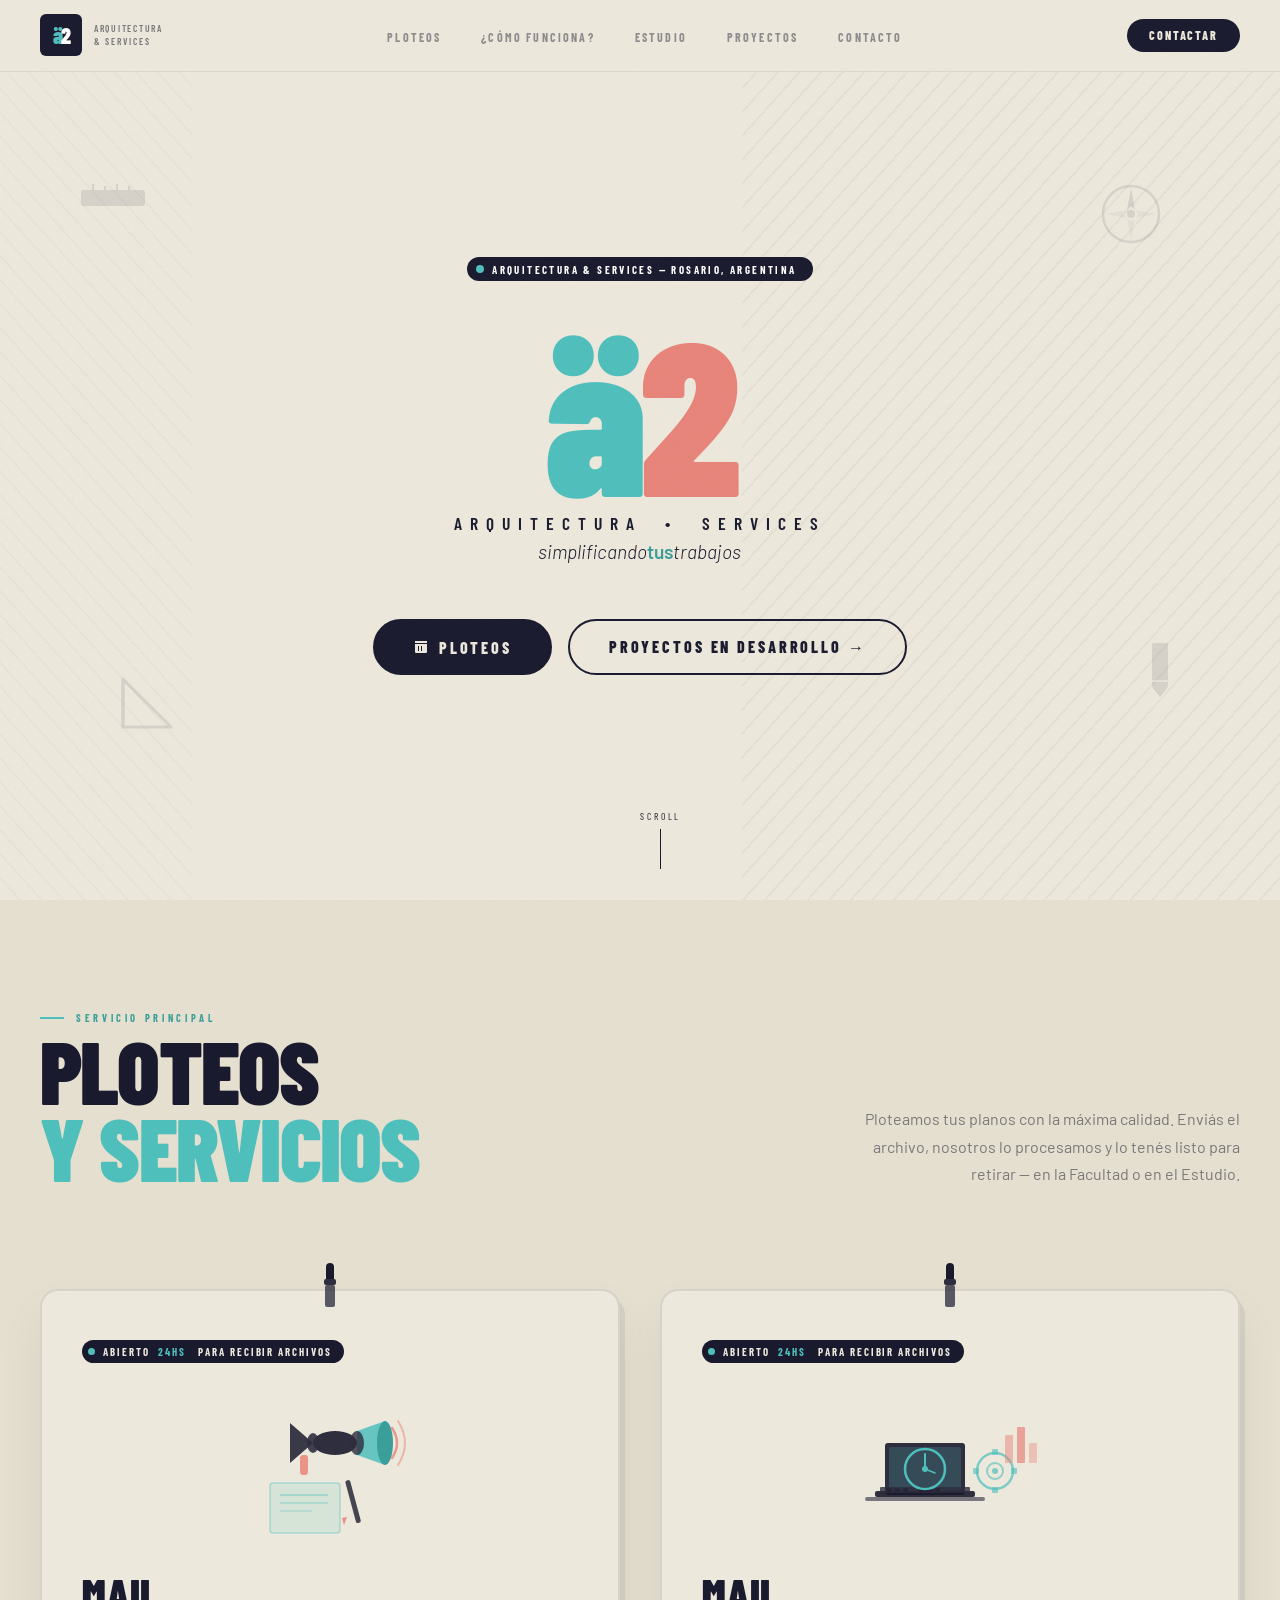
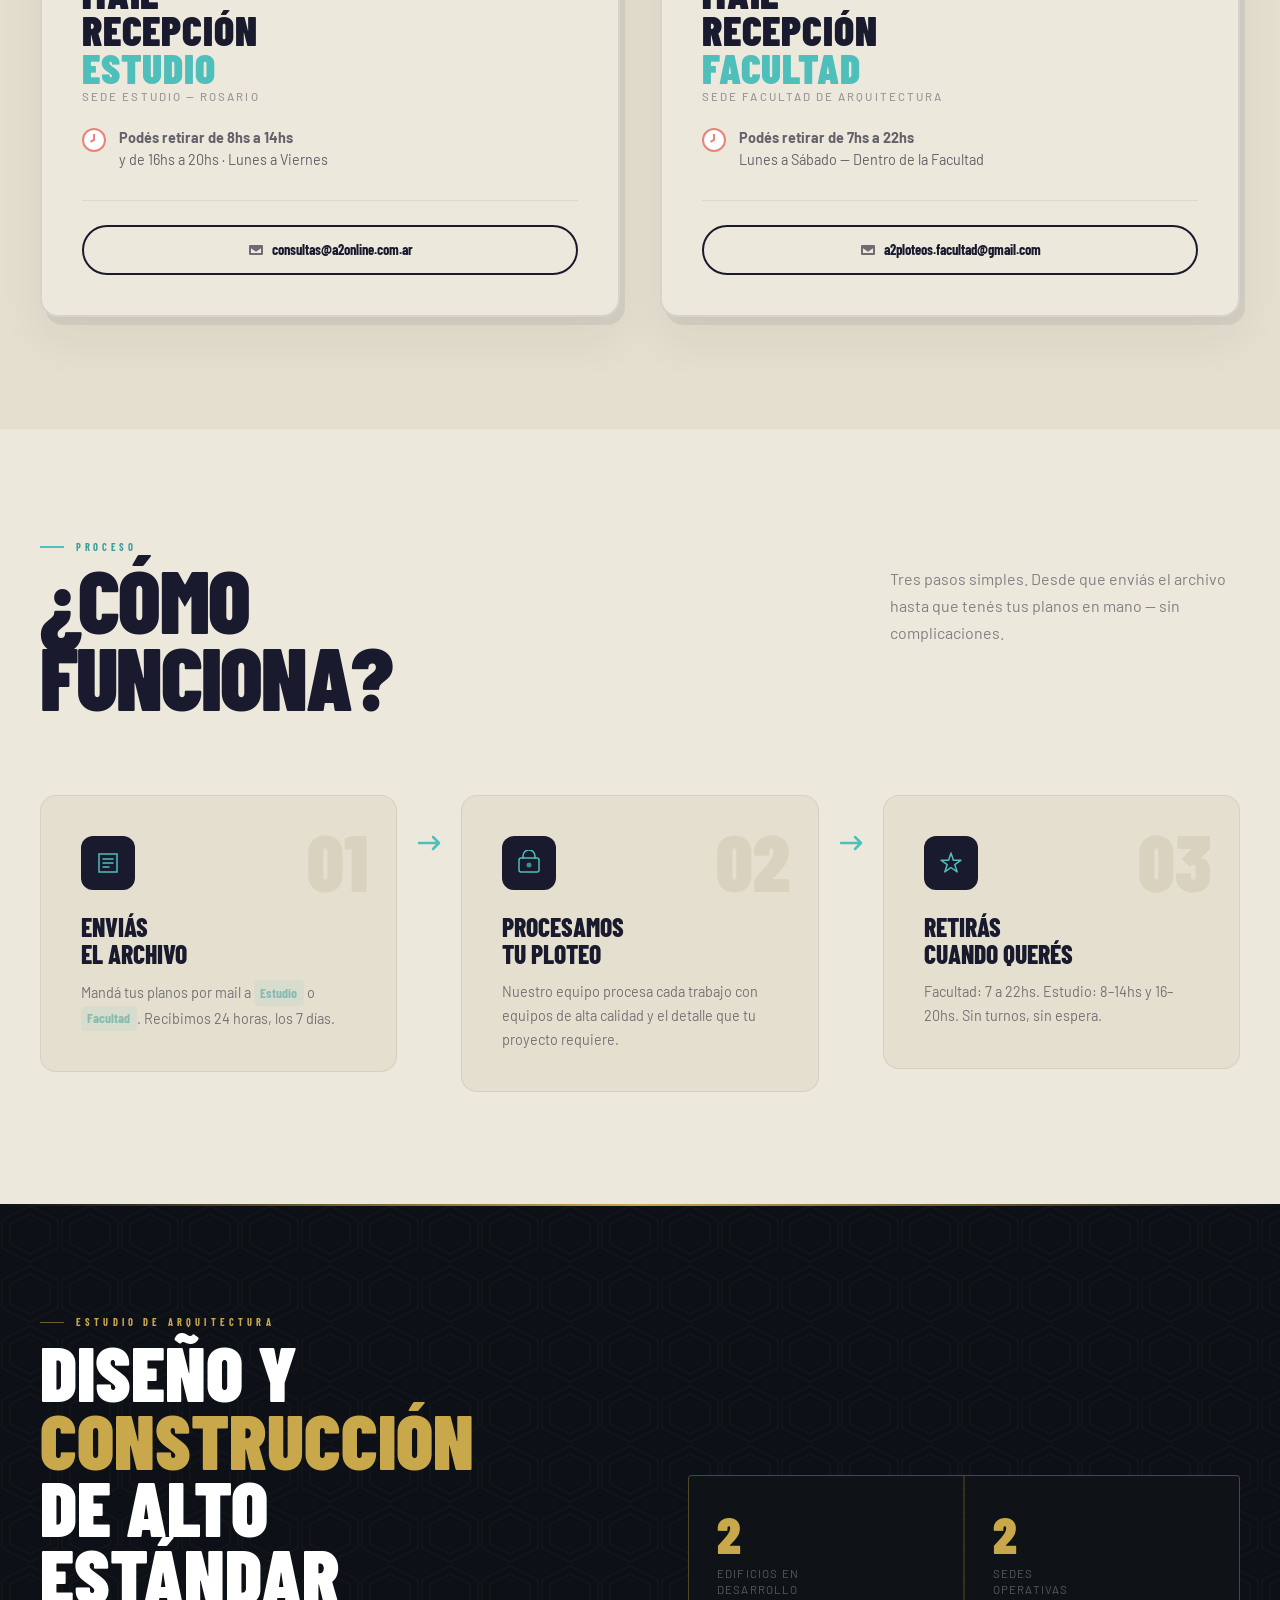
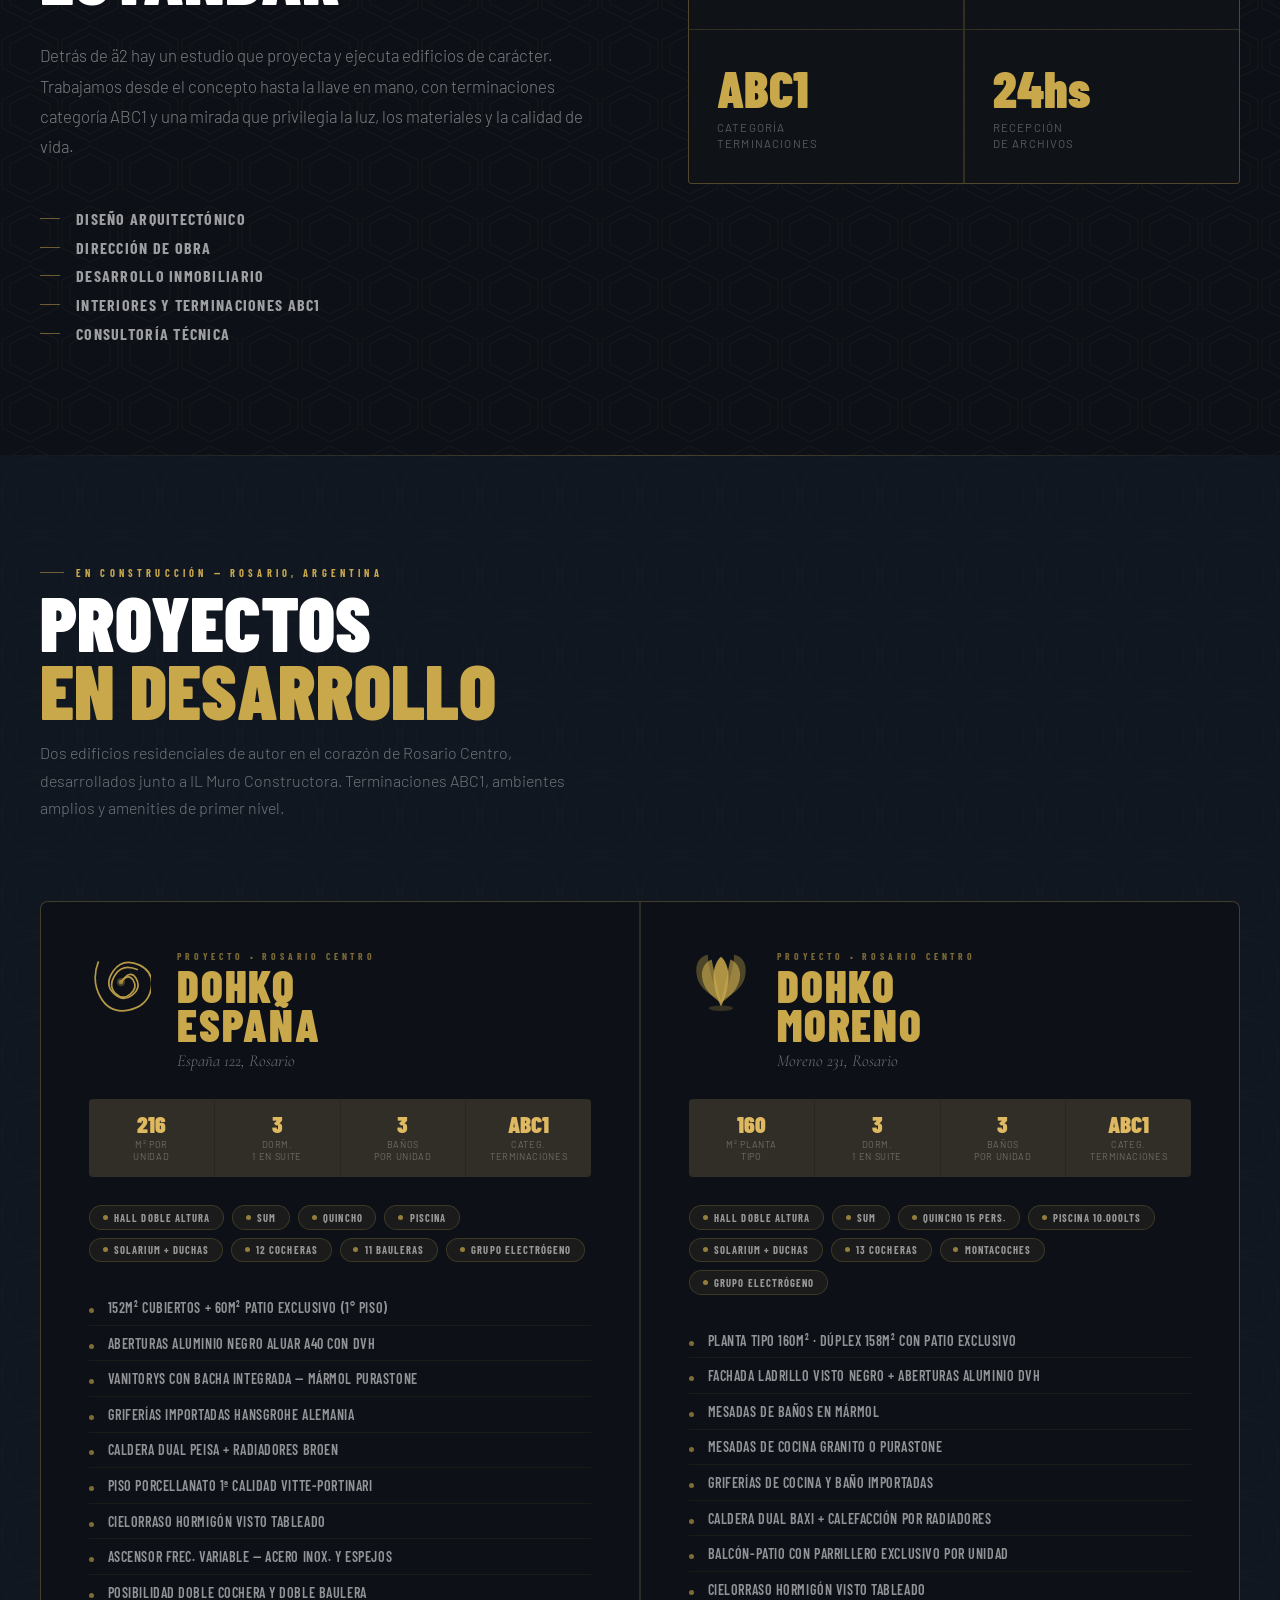
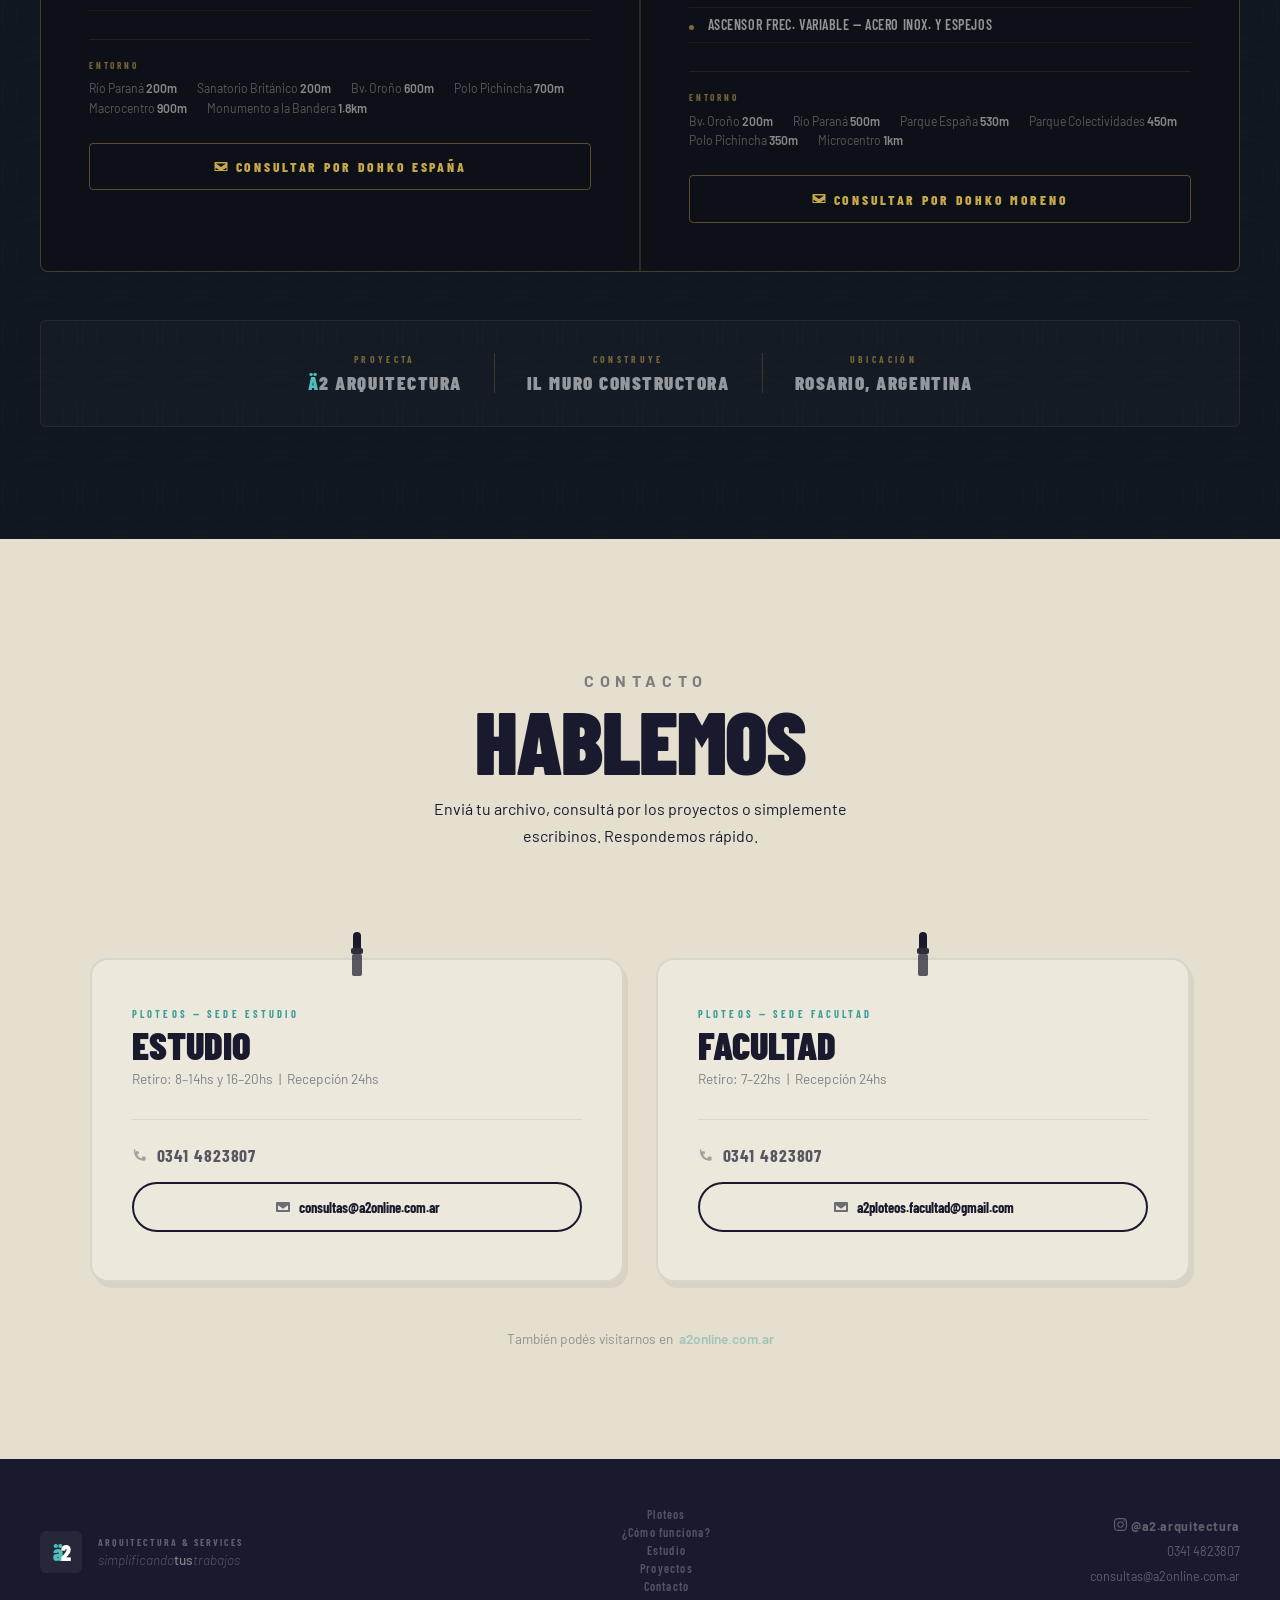
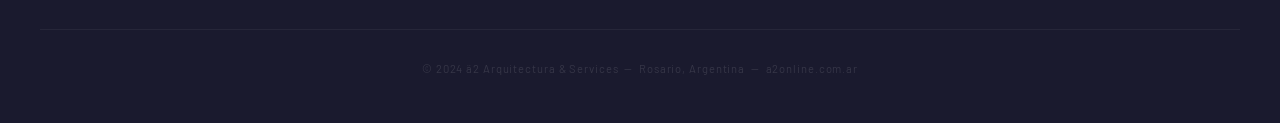
==== index.html @ 1508cca0 "Actualizar sección proyectos con DOHKO España y DOHKO Moreno Datos completos de ambos edificios extr" ====
<!DOCTYPE html>
<html lang="es">
<head>
  <meta charset="UTF-8">
  <meta name="viewport" content="width=device-width, initial-scale=1.0">
  <title>ä2 Arquitectura & Services — simplificandotustrabajos</title>
  <link rel="preconnect" href="https://fonts.googleapis.com">
  <link rel="preconnect" href="https://fonts.gstatic.com" crossorigin>
  <link href="https://fonts.googleapis.com/css2?family=Barlow+Condensed:ital,wght@0,300;0,400;0,600;0,700;0,800;0,900;1,300;1,400&family=Barlow:ital,wght@0,300;0,400;0,500;0,600;1,300;1,400&family=Cormorant+Garamond:ital,wght@0,300;0,400;0,600;1,300;1,400&display=swap" rel="stylesheet">
  <style>
    *, *::before, *::after { box-sizing: border-box; margin: 0; padding: 0; }
    :root {
      --cream: #EDE8DC; --cream-mid: #E5DFCF; --cream-dark: #D9D2BF;
      --teal: #4FBFBC; --teal-dark: #3A9E9B; --teal-dim: rgba(79,191,188,0.15);
      --salmon: #E8847A; --dark: #1A1A2E;
      --navy: #0D1117; --navy-3: #101720;
      --gold: #C9A84C; --gold-light: #DFB962;
    }
    html { scroll-behavior: smooth; }
    body { font-family: 'Barlow', sans-serif; background: var(--cream); color: var(--dark); overflow-x: hidden; }
    body::after {
      content: ''; position: fixed; inset: 0; pointer-events: none; z-index: 9999; opacity: 0.03;
      background-image: url("data:image/svg+xml,%3Csvg xmlns='http://www.w3.org/2000/svg' width='300' height='300'%3E%3Cfilter id='n'%3E%3CfeTurbulence type='fractalNoise' baseFrequency='0.85' numOctaves='4' stitchTiles='stitch'/%3E%3C/filter%3E%3Crect width='300' height='300' filter='url(%23n)'/%3E%3C/svg%3E");
      background-size: 300px;
    }

    /* NAV */
    nav { position: fixed; top: 0; left: 0; right: 0; z-index: 500; display: flex; align-items: center; justify-content: space-between; padding: 0.9rem 2.5rem; background: rgba(237,232,220,0.9); backdrop-filter: blur(12px); border-bottom: 1px solid rgba(26,26,46,0.07); }
    .nav-logo { display: flex; align-items: center; gap: 0.75rem; text-decoration: none; }
    .logo-badge { background: var(--dark); color: white; width: 42px; height: 42px; border-radius: 6px; display: flex; align-items: center; justify-content: center; font-family: 'Barlow Condensed', sans-serif; font-weight: 900; font-size: 1.35rem; letter-spacing: -1.5px; }
    .logo-badge .uml { color: var(--teal); }
    .logo-text { font-family: 'Barlow Condensed', sans-serif; font-weight: 600; font-size: 0.6rem; letter-spacing: 0.18em; text-transform: uppercase; color: var(--dark); line-height: 1.4; opacity: 0.55; }
    .nav-links { display: flex; gap: 2.5rem; list-style: none; }
    .nav-links a { text-decoration: none; font-family: 'Barlow Condensed', sans-serif; font-weight: 700; font-size: 0.75rem; letter-spacing: 0.18em; text-transform: uppercase; color: var(--dark); opacity: 0.45; transition: opacity 0.2s; }
    .nav-links a:hover { opacity: 1; }
    .nav-cta { font-family: 'Barlow Condensed', sans-serif; font-weight: 800; font-size: 0.75rem; letter-spacing: 0.15em; text-transform: uppercase; text-decoration: none; padding: 0.6rem 1.4rem; border-radius: 999px; background: var(--dark); color: var(--cream); transition: background 0.2s; }
    .nav-cta:hover { background: var(--teal-dark); }

    /* HERO */
    #hero { min-height: 100vh; background: var(--cream); display: grid; place-items: center; padding: 6rem 2rem 4rem; position: relative; overflow: hidden; }
    .hero-stripes { position: absolute; top: 0; right: 0; width: 42%; height: 100%; background: repeating-linear-gradient(-48deg, transparent, transparent 14px, rgba(26,26,46,0.04) 14px, rgba(26,26,46,0.04) 16px); pointer-events: none; }
    .hero-stripes-left { position: absolute; top: 0; left: 0; width: 15%; height: 100%; background: repeating-linear-gradient(48deg, transparent, transparent 14px, rgba(26,26,46,0.025) 14px, rgba(26,26,46,0.025) 16px); pointer-events: none; }
    .hero-content { position: relative; z-index: 2; text-align: center; }
    .hero-eyebrow { display: inline-flex; align-items: center; gap: 0.5rem; background: var(--dark); color: white; padding: 0.35rem 1rem 0.35rem 0.55rem; border-radius: 999px; font-family: 'Barlow Condensed', sans-serif; font-weight: 700; font-size: 0.68rem; letter-spacing: 0.22em; text-transform: uppercase; margin-bottom: 2.5rem; animation: fadeDown 0.8s ease both; }
    .eyebrow-dot { width: 8px; height: 8px; background: var(--teal); border-radius: 50%; animation: breathe 2.5s ease-in-out infinite; }
    @keyframes breathe { 0%,100%{transform:scale(1);opacity:1} 50%{transform:scale(0.75);opacity:0.5} }
    .hero-wordmark { font-family: 'Barlow Condensed', sans-serif; font-weight: 900; font-size: clamp(5.5rem,17vw,15rem); line-height: 0.82; letter-spacing: -0.03em; color: var(--dark); animation: fadeUp 0.9s 0.1s ease both; }
    .hero-wordmark .wm-uml { color: var(--teal); }
    .hero-wordmark .wm-two { color: var(--salmon); }
    .hero-arch { font-family: 'Barlow Condensed', sans-serif; font-weight: 600; font-size: clamp(0.75rem,2vw,1.1rem); letter-spacing: 0.45em; text-transform: uppercase; color: var(--dark); opacity: 0.38; margin-top: 0.75rem; margin-bottom: 0.4rem; animation: fadeUp 0.9s 0.2s ease both; }
    .hero-tagline { font-family: 'Barlow', sans-serif; font-style: italic; font-weight: 300; font-size: clamp(1rem,1.8vw,1.2rem); color: var(--dark); opacity: 0.5; margin-bottom: 3.5rem; animation: fadeUp 0.9s 0.3s ease both; }
    .hero-tagline b { font-style: normal; font-weight: 600; color: var(--teal-dark); opacity: 1; }
    .hero-ctas { display: flex; gap: 1rem; justify-content: center; flex-wrap: wrap; animation: fadeUp 0.9s 0.4s ease both; }
    .btn-dark { display: inline-flex; align-items: center; gap: 0.6rem; font-family: 'Barlow Condensed', sans-serif; font-weight: 800; font-size: 1rem; letter-spacing: 0.18em; text-transform: uppercase; text-decoration: none; padding: 1rem 2.4rem; border-radius: 999px; background: var(--dark); color: var(--cream); border: 2px solid var(--dark); transition: all 0.25s; }
    .btn-dark:hover { background: var(--teal); border-color: var(--teal); transform: translateY(-2px); }
    .btn-outline { display: inline-flex; align-items: center; gap: 0.6rem; font-family: 'Barlow Condensed', sans-serif; font-weight: 800; font-size: 1rem; letter-spacing: 0.18em; text-transform: uppercase; text-decoration: none; padding: 1rem 2.4rem; border-radius: 999px; background: transparent; color: var(--dark); border: 2px solid var(--dark); transition: all 0.25s; }
    .btn-outline:hover { background: var(--dark); color: var(--cream); transform: translateY(-2px); }
    .hero-deco { position: absolute; opacity: 0.1; pointer-events: none; }
    .hd-1 { top: 18%; left: 6%; animation: float 7s ease-in-out infinite; }
    .hd-2 { bottom: 18%; left: 9%; animation: float 9s 1s ease-in-out infinite reverse; }
    .hd-3 { top: 20%; right: 9%; animation: float 8s 2s ease-in-out infinite; }
    .hd-4 { bottom: 22%; right: 7%; animation: float 6s 0.5s ease-in-out infinite reverse; }
    @keyframes float { 0%,100%{transform:translateY(0)} 50%{transform:translateY(-12px)} }
    .hero-scroll { position: absolute; bottom: 2rem; left: 50%; transform: translateX(-50%); display: flex; flex-direction: column; align-items: center; gap: 0.4rem; opacity: 0.3; animation: fadeUp 1s 1s ease both; }
    .hero-scroll span { font-family: 'Barlow Condensed', sans-serif; font-size: 0.6rem; letter-spacing: 0.3em; text-transform: uppercase; }
    .scroll-line { width: 1px; height: 40px; background: var(--dark); animation: scrollPulse 2s ease-in-out infinite; }
    @keyframes scrollPulse { 0%{transform:scaleY(0);transform-origin:top} 50%{transform:scaleY(1);transform-origin:top} 51%{transform:scaleY(1);transform-origin:bottom} 100%{transform:scaleY(0);transform-origin:bottom} }
    @keyframes fadeUp { from{opacity:0;transform:translateY(24px)} to{opacity:1;transform:none} }
    @keyframes fadeDown { from{opacity:0;transform:translateY(-12px)} to{opacity:1;transform:none} }

    /* SECTIONS */
    .section-container { max-width: 1200px; margin: 0 auto; }
    .section-label { font-family: 'Barlow Condensed', sans-serif; font-weight: 700; font-size: 0.65rem; letter-spacing: 0.35em; text-transform: uppercase; color: var(--teal-dark); margin-bottom: 0.5rem; display: flex; align-items: center; gap: 0.75rem; }
    .section-label::before { content: ''; width: 24px; height: 2px; background: var(--teal); display: block; }
    .section-title { font-family: 'Barlow Condensed', sans-serif; font-weight: 900; font-size: clamp(2.8rem,7vw,5.5rem); line-height: 0.88; text-transform: uppercase; letter-spacing: -0.02em; color: var(--dark); }

    /* PLOTEOS */
    #ploteos { padding: 7rem 2.5rem; background: var(--cream-mid); }
    .ploteos-top { display: flex; align-items: flex-end; justify-content: space-between; margin-bottom: 4.5rem; gap: 2rem; }
    .ploteos-top-right p { font-family: 'Barlow', sans-serif; font-size: 1rem; line-height: 1.7; color: var(--dark); opacity: 0.52; max-width: 380px; text-align: right; }
    .cards-row { display: grid; grid-template-columns: 1fr 1fr; gap: 2.5rem; }
    .ploteo-card { background: var(--cream); border-radius: 18px; border: 2px solid rgba(26,26,46,0.1); padding: 3rem 2.5rem 2.5rem; position: relative; margin-top: 30px; box-shadow: 5px 8px 0 rgba(26,26,46,0.07), 0 24px 48px rgba(26,26,46,0.06); transition: transform 0.35s ease, box-shadow 0.35s ease; }
    .ploteo-card:hover { transform: translateY(-5px) rotate(0.4deg); box-shadow: 7px 12px 0 rgba(26,26,46,0.09), 0 36px 64px rgba(26,26,46,0.1); }
    .clip { position: absolute; top: -28px; left: 50%; transform: translateX(-50%); width: 28px; }
    .badge-abierto { display: inline-flex; align-items: center; gap: 0.5rem; background: var(--dark); color: var(--cream); border-radius: 999px; padding: 0.3rem 0.75rem 0.3rem 0.4rem; font-family: 'Barlow Condensed', sans-serif; font-weight: 700; font-size: 0.68rem; letter-spacing: 0.18em; text-transform: uppercase; margin-bottom: 1.75rem; }
    .badge-dot { width: 7px; height: 7px; background: var(--teal); border-radius: 50%; animation: breathe 2s ease-in-out infinite; }
    .badge-abierto .badge-num { color: var(--teal); }
    .card-illo { height: 155px; display: flex; align-items: center; justify-content: center; margin-bottom: 1.75rem; }
    .card-location { font-family: 'Barlow Condensed', sans-serif; font-weight: 900; font-size: 2.6rem; text-transform: uppercase; letter-spacing: 0.02em; line-height: 0.9; color: var(--dark); margin-bottom: 0.2rem; }
    .card-location .accent-teal { color: var(--teal); }
    .card-tag { font-family: 'Barlow', sans-serif; font-weight: 500; font-size: 0.72rem; letter-spacing: 0.18em; text-transform: uppercase; color: var(--dark); opacity: 0.38; margin-bottom: 1.5rem; }
    .card-hours-row { display: flex; align-items: flex-start; gap: 0.8rem; margin-bottom: 1.75rem; }
    .hours-icon { width: 24px; height: 24px; border-radius: 50%; background: var(--salmon); display: flex; align-items: center; justify-content: center; flex-shrink: 0; margin-top: 1px; }
    .hours-text { font-family: 'Barlow', sans-serif; font-size: 0.9rem; line-height: 1.55; color: var(--dark); opacity: 0.65; }
    .hours-text strong { font-weight: 700; color: var(--dark); opacity: 1; }
    .card-divider { height: 1px; background: rgba(26,26,46,0.08); margin-bottom: 1.5rem; }
    .card-email-link { display: flex; align-items: center; justify-content: center; gap: 0.5rem; text-decoration: none; border: 2px solid var(--dark); border-radius: 999px; padding: 0.9rem 1.5rem; font-family: 'Barlow Condensed', sans-serif; font-weight: 700; font-size: 0.9rem; color: var(--dark); transition: all 0.25s; }
    .card-email-link:hover { background: var(--dark); color: var(--cream); }

    /* COMO FUNCIONA */
    #como-funciona { padding: 7rem 2.5rem; background: var(--cream); }
    .cf-header { display: flex; align-items: flex-start; justify-content: space-between; gap: 3rem; margin-bottom: 5rem; }
    .cf-header-right p { font-family: 'Barlow', sans-serif; font-size: 1rem; line-height: 1.7; color: var(--dark); opacity: 0.5; max-width: 350px; padding-top: 1.5rem; }
    .steps-row { display: grid; grid-template-columns: 1fr auto 1fr auto 1fr; align-items: start; }
    .step { padding: 2.5rem; background: var(--cream-mid); border-radius: 16px; border: 1.5px solid rgba(26,26,46,0.07); position: relative; }
    .step-num { font-family: 'Barlow Condensed', sans-serif; font-weight: 900; font-size: 5rem; line-height: 1; color: var(--cream-dark); position: absolute; top: 1.5rem; right: 1.75rem; user-select: none; }
    .step-icon-wrap { width: 54px; height: 54px; background: var(--dark); border-radius: 12px; display: flex; align-items: center; justify-content: center; margin-bottom: 1.5rem; }
    .step h3 { font-family: 'Barlow Condensed', sans-serif; font-weight: 800; font-size: 1.6rem; text-transform: uppercase; color: var(--dark); margin-bottom: 0.75rem; line-height: 1.05; }
    .step p { font-family: 'Barlow', sans-serif; font-size: 0.9rem; line-height: 1.65; color: var(--dark); opacity: 0.55; }
    .step-arrow { display: flex; align-items: center; justify-content: center; padding: 0 1rem; padding-top: 2rem; color: var(--teal); }
    .step-hl { display: inline-block; background: var(--teal-dim); color: var(--teal-dark); border-radius: 4px; padding: 0.1rem 0.4rem; font-family: 'Barlow Condensed', sans-serif; font-weight: 700; font-size: 0.85rem; }

    /* ESTUDIO DARK */
    #estudio { padding: 7rem 2.5rem; background: var(--navy); color: white; position: relative; overflow: hidden; }
    #estudio::before { content: ''; position: absolute; inset: 0; background-image: url("data:image/svg+xml,%3Csvg xmlns='http://www.w3.org/2000/svg' width='60' height='60'%3E%3Cg fill='none' stroke='rgba(201,168,76,0.06)' stroke-width='0.8'%3E%3Cpolygon points='30,2 58,16 58,44 30,58 2,44 2,16'/%3E%3Cpolygon points='30,10 50,20 50,40 30,50 10,40 10,20'/%3E%3C/g%3E%3C/svg%3E"); pointer-events: none; }
    #estudio::after { content: ''; position: absolute; top: 0; left: 0; right: 0; height: 2px; background: linear-gradient(90deg, transparent, var(--gold), transparent); }
    .estudio-inner { max-width: 1200px; margin: 0 auto; position: relative; z-index: 1; }
    .estudio-grid { display: grid; grid-template-columns: 1fr 1fr; gap: 6rem; align-items: center; }
    .estudio-label { font-family: 'Barlow Condensed', sans-serif; font-weight: 700; font-size: 0.65rem; letter-spacing: 0.4em; text-transform: uppercase; color: var(--gold); opacity: 0.7; margin-bottom: 0.6rem; display: flex; align-items: center; gap: 0.75rem; }
    .estudio-label::before { content: ''; width: 24px; height: 1px; background: var(--gold); opacity: 0.5; }
    .estudio-title { font-family: 'Barlow Condensed', sans-serif; font-weight: 900; font-size: clamp(2.5rem,6vw,5rem); line-height: 0.88; text-transform: uppercase; color: white; margin-bottom: 2rem; }
    .estudio-title .gold { color: var(--gold); }
    .estudio-desc { font-family: 'Barlow', sans-serif; font-weight: 300; font-size: 1.05rem; line-height: 1.8; color: rgba(255,255,255,0.45); margin-bottom: 3rem; }
    .estudio-services { list-style: none; display: flex; flex-direction: column; gap: 0.6rem; }
    .estudio-services li { display: flex; align-items: center; gap: 1rem; font-family: 'Barlow Condensed', sans-serif; font-weight: 700; font-size: 1rem; letter-spacing: 0.08em; text-transform: uppercase; color: rgba(255,255,255,0.6); }
    .estudio-services li::before { content: ''; width: 20px; height: 1px; background: var(--gold); opacity: 0.5; flex-shrink: 0; }
    .estudio-right { display: grid; grid-template-columns: 1fr 1fr; gap: 1.5px; background: rgba(201,168,76,0.2); border: 1px solid rgba(201,168,76,0.2); border-radius: 4px; overflow: hidden; }
    .estudio-stat { background: rgba(13,17,23,0.95); padding: 2rem 1.75rem; }
    .stat-val { font-family: 'Barlow Condensed', sans-serif; font-weight: 900; font-size: 3.2rem; color: var(--gold); line-height: 1; margin-bottom: 0.35rem; }
    .stat-lbl { font-family: 'Barlow', sans-serif; font-size: 0.72rem; color: rgba(255,255,255,0.3); text-transform: uppercase; letter-spacing: 0.1em; line-height: 1.4; }

    /* PROYECTOS */
    #proyectos { padding: 7rem 2.5rem; background: var(--navy-3); color: white; position: relative; overflow: hidden; }
    #proyectos::before { content: ''; position: absolute; inset: 0; background-image: url("data:image/svg+xml,%3Csvg xmlns='http://www.w3.org/2000/svg' width='80' height='80'%3E%3Ccircle cx='40' cy='40' r='38' fill='none' stroke='rgba(201,168,76,0.04)' stroke-width='0.5'/%3E%3Ccircle cx='40' cy='40' r='24' fill='none' stroke='rgba(201,168,76,0.025)' stroke-width='0.5'/%3E%3Cline x1='40' y1='2' x2='40' y2='78' stroke='rgba(201,168,76,0.02)' stroke-width='0.5'/%3E%3Cline x1='2' y1='40' x2='78' y2='40' stroke='rgba(201,168,76,0.02)' stroke-width='0.5'/%3E%3C/svg%3E"); pointer-events: none; }
    #proyectos::after { content: ''; position: absolute; top: 0; left: 0; right: 0; height: 1px; background: linear-gradient(90deg, transparent, rgba(201,168,76,0.3), transparent); }
    .proyectos-inner { max-width: 1200px; margin: 0 auto; position: relative; z-index: 1; }
    .proyectos-header { margin-bottom: 5rem; }
    .proyectos-label { font-family: 'Barlow Condensed', sans-serif; font-weight: 700; font-size: 0.65rem; letter-spacing: 0.4em; text-transform: uppercase; color: var(--gold); opacity: 0.7; margin-bottom: 0.6rem; display: flex; align-items: center; gap: 0.75rem; }
    .proyectos-label::before { content: ''; width: 24px; height: 1px; background: var(--gold); opacity: 0.5; }
    .proyectos-title { font-family: 'Barlow Condensed', sans-serif; font-weight: 900; font-size: clamp(2.5rem,6vw,5rem); line-height: 0.88; text-transform: uppercase; color: white; }
    .proyectos-title .gold { color: var(--gold); }
    .proyectos-subtitle { font-family: 'Barlow', sans-serif; font-weight: 300; font-size: 1rem; color: rgba(255,255,255,0.4); margin-top: 1rem; max-width: 560px; line-height: 1.7; }
    .proyecto-grid { display: grid; grid-template-columns: 1fr 1fr; gap: 2px; background: rgba(201,168,76,0.15); border: 1px solid rgba(201,168,76,0.15); border-radius: 8px; overflow: hidden; }
    .proyecto-card { background: rgba(13,17,23,0.97); padding: 3rem; display: flex; flex-direction: column; gap: 1.75rem; transition: background 0.3s; }
    .proyecto-card:hover { background: rgba(21,28,40,0.98); }
    .pc-header { display: flex; align-items: flex-start; gap: 1.5rem; }
    .pc-logo { flex-shrink: 0; width: 64px; height: 64px; display: flex; align-items: center; justify-content: center; }
    .pc-tag { font-family: 'Barlow Condensed', sans-serif; font-weight: 700; font-size: 0.6rem; letter-spacing: 0.4em; text-transform: uppercase; color: var(--gold); opacity: 0.6; margin-bottom: 0.25rem; }
    .pc-name { font-family: 'Barlow Condensed', sans-serif; font-weight: 900; font-size: clamp(2rem,4vw,2.8rem); text-transform: uppercase; letter-spacing: 0.04em; color: var(--gold); line-height: 0.88; }
    .pc-address { font-family: 'Cormorant Garamond', serif; font-style: italic; font-weight: 300; font-size: 1.05rem; color: rgba(255,255,255,0.4); margin-top: 0.35rem; }
    .pc-specs { display: grid; grid-template-columns: repeat(4,1fr); gap: 1px; background: rgba(201,168,76,0.15); border-radius: 4px; overflow: hidden; }
    .pc-spec { background: rgba(255,255,255,0.03); padding: 0.85rem 0.6rem; text-align: center; }
    .pc-spec-val { font-family: 'Barlow Condensed', sans-serif; font-weight: 900; font-size: 1.45rem; color: var(--gold-light); line-height: 1; }
    .pc-spec-lbl { font-family: 'Barlow', sans-serif; font-size: 0.58rem; color: rgba(255,255,255,0.3); text-transform: uppercase; letter-spacing: 0.07em; margin-top: 0.2rem; line-height: 1.3; }
    .pc-amenities { display: flex; flex-wrap: wrap; gap: 0.5rem; }
    .pc-pill { display: inline-flex; align-items: center; gap: 0.4rem; background: rgba(201,168,76,0.07); border: 1px solid rgba(201,168,76,0.2); border-radius: 999px; padding: 0.3rem 0.8rem; font-family: 'Barlow Condensed', sans-serif; font-weight: 700; font-size: 0.66rem; letter-spacing: 0.1em; text-transform: uppercase; color: rgba(255,255,255,0.55); }
    .pc-pill::before { content: ''; width: 5px; height: 5px; background: var(--gold); border-radius: 50%; opacity: 0.7; flex-shrink: 0; }
    .pc-features { list-style: none; display: flex; flex-direction: column; }
    .pc-features li { display: flex; align-items: baseline; gap: 0.85rem; padding: 0.55rem 0; border-bottom: 1px solid rgba(201,168,76,0.07); font-family: 'Barlow Condensed', sans-serif; font-weight: 600; font-size: 0.88rem; letter-spacing: 0.04em; text-transform: uppercase; color: rgba(255,255,255,0.55); transition: color 0.2s; }
    .pc-features li:hover { color: rgba(255,255,255,0.85); }
    .pc-features li::before { content: ''; width: 5px; height: 5px; border-radius: 50%; background: var(--gold); opacity: 0.6; flex-shrink: 0; margin-top: 2px; }
    .pc-location { border-top: 1px solid rgba(201,168,76,0.12); padding-top: 1.25rem; }
    .pc-location-title { font-family: 'Barlow Condensed', sans-serif; font-weight: 700; font-size: 0.58rem; letter-spacing: 0.3em; text-transform: uppercase; color: var(--gold); opacity: 0.55; margin-bottom: 0.65rem; }
    .pc-location-list { display: flex; flex-wrap: wrap; gap: 0.35rem 1.25rem; }
    .pc-location-list span { font-family: 'Barlow', sans-serif; font-size: 0.76rem; color: rgba(255,255,255,0.3); }
    .pc-location-list span b { color: rgba(255,255,255,0.5); font-weight: 600; }
    .btn-gold-outline { display: flex; align-items: center; justify-content: center; gap: 0.5rem; text-decoration: none; border: 1px solid rgba(201,168,76,0.4); border-radius: 4px; padding: 0.9rem 1.5rem; font-family: 'Barlow Condensed', sans-serif; font-weight: 800; font-size: 0.85rem; letter-spacing: 0.2em; color: var(--gold); text-transform: uppercase; transition: all 0.25s; }
    .btn-gold-outline:hover { background: var(--gold); color: var(--navy); border-color: var(--gold); }
    .constructora-badge { display: flex; align-items: center; justify-content: center; gap: 2rem; margin-top: 3rem; padding: 2rem; border: 1px solid rgba(201,168,76,0.1); border-radius: 6px; background: rgba(255,255,255,0.02); }
    .cb-item { text-align: center; }
    .cb-role { font-family: 'Barlow Condensed', sans-serif; font-weight: 700; font-size: 0.6rem; letter-spacing: 0.35em; text-transform: uppercase; color: var(--gold); opacity: 0.55; margin-bottom: 0.35rem; }
    .cb-name { font-family: 'Barlow Condensed', sans-serif; font-weight: 900; font-size: 1.2rem; letter-spacing: 0.08em; text-transform: uppercase; color: rgba(255,255,255,0.55); }
    .cb-divider { width: 1px; height: 40px; background: rgba(201,168,76,0.2); }

    /* CONTACTO */
    #contacto { padding: 7rem 2.5rem; background: var(--cream-mid); }
    .contacto-inner { max-width: 1100px; margin: 0 auto; }
    .contacto-top { text-align: center; margin-bottom: 5rem; }
    .contacto-top .section-label { justify-content: center; }
    .contacto-top .section-label::before { display: none; }
    .contacto-top p { font-family: 'Barlow', sans-serif; font-size: 1rem; line-height: 1.7; color: var(--dark); opacity: 0.5; max-width: 480px; margin: 1rem auto 0; }
    .contact-cards-row { display: grid; grid-template-columns: 1fr 1fr; gap: 2rem; }
    .contact-card { background: var(--cream); border: 2px solid rgba(26,26,46,0.09); border-radius: 18px; padding: 3rem 2.5rem; box-shadow: 4px 6px 0 rgba(26,26,46,0.06); position: relative; margin-top: 28px; transition: transform 0.3s; }
    .contact-card:hover { transform: translateY(-4px); }
    .contact-type { font-family: 'Barlow Condensed', sans-serif; font-weight: 700; font-size: 0.65rem; letter-spacing: 0.3em; text-transform: uppercase; color: var(--teal-dark); margin-bottom: 0.5rem; }
    .contact-name { font-family: 'Barlow Condensed', sans-serif; font-weight: 900; font-size: 2.4rem; text-transform: uppercase; color: var(--dark); line-height: 0.9; margin-bottom: 0.5rem; }
    .contact-hours-mini { font-family: 'Barlow', sans-serif; font-size: 0.85rem; color: var(--dark); opacity: 0.5; margin-bottom: 2rem; }
    .contact-divider { height: 1px; background: rgba(26,26,46,0.08); margin-bottom: 1.5rem; }
    .contact-phone { display: flex; align-items: center; gap: 0.6rem; font-family: 'Barlow Condensed', sans-serif; font-weight: 700; font-size: 1.1rem; letter-spacing: 0.05em; color: var(--dark); opacity: 0.7; text-decoration: none; margin-bottom: 1rem; transition: opacity 0.2s; }
    .contact-phone:hover { opacity: 1; }

    /* FOOTER */
    footer { background: var(--dark); padding: 3rem 2.5rem; }
    .footer-inner { max-width: 1200px; margin: 0 auto; display: flex; align-items: center; justify-content: space-between; }
    .footer-brand { display: flex; align-items: center; gap: 1rem; }
    .footer-logo-badge { background: rgba(255,255,255,0.06); color: white; width: 42px; height: 42px; border-radius: 6px; display: flex; align-items: center; justify-content: center; font-family: 'Barlow Condensed', sans-serif; font-weight: 900; font-size: 1.35rem; letter-spacing: -1.5px; }
    .footer-logo-badge .uml { color: var(--teal); }
    .footer-tagline { font-family: 'Barlow', sans-serif; font-style: italic; font-weight: 300; font-size: 0.85rem; color: rgba(255,255,255,0.25); }
    .footer-tagline b { font-style: normal; font-weight: 500; color: rgba(255,255,255,0.45); }
    .footer-center { text-align: center; }
    .footer-center a { display: block; font-family: 'Barlow Condensed', sans-serif; font-weight: 600; font-size: 0.75rem; letter-spacing: 0.1em; color: rgba(255,255,255,0.25); text-decoration: none; margin-bottom: 0.25rem; transition: color 0.2s; }
    .footer-center a:hover { color: rgba(255,255,255,0.6); }
    .footer-right { text-align: right; }
    .footer-right a { display: block; font-family: 'Barlow', sans-serif; font-size: 0.78rem; color: rgba(255,255,255,0.3); text-decoration: none; line-height: 2; transition: color 0.2s; }
    .footer-right a:hover { color: rgba(255,255,255,0.65); }
    .footer-ig { display: inline-flex; align-items: center; gap: 0.4rem; font-family: 'Barlow Condensed', sans-serif; font-weight: 700; font-size: 0.88rem; letter-spacing: 0.05em; }
    .footer-copy { display: block; margin-top: 2rem; text-align: center; font-family: 'Barlow', sans-serif; font-size: 0.7rem; color: rgba(255,255,255,0.12); letter-spacing: 0.08em; padding-top: 2rem; border-top: 1px solid rgba(255,255,255,0.05); max-width: 1200px; margin-left: auto; margin-right: auto; }

    /* REVEAL */
    .reveal { opacity: 0; transform: translateY(28px); transition: opacity 0.75s ease, transform 0.75s ease; }
    .reveal.in { opacity: 1; transform: none; }
    .rv-d1 { transition-delay: 0.1s; } .rv-d2 { transition-delay: 0.2s; } .rv-d3 { transition-delay: 0.3s; }

    /* RESPONSIVE */
    @media (max-width: 1000px) { .proyecto-grid { grid-template-columns: 1fr; } }
    @media (max-width: 900px) {
      .nav-links, .nav-cta { display: none; }
      .ploteos-top { flex-direction: column; } .ploteos-top-right p { text-align: left; }
      .cards-row { grid-template-columns: 1fr; }
      .cf-header { flex-direction: column; }
      .steps-row { grid-template-columns: 1fr; gap: 1.5rem; } .step-arrow { display: none; }
      .estudio-grid { grid-template-columns: 1fr; gap: 3rem; } .estudio-right { grid-template-columns: 1fr 1fr; }
      .contact-cards-row { grid-template-columns: 1fr; }
      .footer-inner { flex-direction: column; gap: 2rem; text-align: center; } .footer-right { text-align: center; } .footer-center { display: none; }
      .constructora-badge { flex-direction: column; gap: 1rem; } .cb-divider { width: 40px; height: 1px; }
    }
    @media (max-width: 600px) {
      #hero { padding: 5rem 1.5rem 3rem; }
      #ploteos, #como-funciona, #estudio, #proyectos, #contacto { padding: 5rem 1.5rem; }
      nav { padding: 0.9rem 1.5rem; }
      .pc-specs { grid-template-columns: repeat(2,1fr); }
      .proyecto-card { padding: 2rem; }
    }
  </style>
</head>
<body>

<!-- NAV -->
<nav>
  <a href="#hero" class="nav-logo">
    <div class="logo-badge"><span class="uml">ä</span>2</div>
    <div class="logo-text">Arquitectura<br>&amp; Services</div>
  </a>
  <ul class="nav-links">
    <li><a href="#ploteos">Ploteos</a></li>
    <li><a href="#como-funciona">¿Cómo funciona?</a></li>
    <li><a href="#estudio">Estudio</a></li>
    <li><a href="#proyectos">Proyectos</a></li>
    <li><a href="#contacto">Contacto</a></li>
  </ul>
  <a href="#contacto" class="nav-cta">Contactar</a>
</nav>

<!-- HERO -->
<section id="hero">
  <div class="hero-stripes"></div>
  <div class="hero-stripes-left"></div>
  <div class="hero-deco hd-1"><svg width="72" height="72" viewBox="0 0 72 72" fill="none"><rect x="4" y="28" width="64" height="16" rx="3" fill="var(--dark)"/><line x1="16" y1="28" x2="16" y2="22" stroke="var(--dark)" stroke-width="2"/><line x1="28" y1="28" x2="28" y2="24" stroke="var(--dark)" stroke-width="2"/><line x1="40" y1="28" x2="40" y2="22" stroke="var(--dark)" stroke-width="2"/><line x1="52" y1="28" x2="52" y2="24" stroke="var(--dark)" stroke-width="2"/></svg></div>
  <div class="hero-deco hd-2"><svg width="64" height="64" viewBox="0 0 64 64" fill="none"><polygon points="8,56 56,56 8,8" fill="none" stroke="var(--dark)" stroke-width="3" stroke-linejoin="round"/><line x1="8" y1="56" x2="8" y2="8" stroke="var(--dark)" stroke-width="3"/></svg></div>
  <div class="hero-deco hd-3"><svg width="68" height="68" viewBox="0 0 68 68" fill="none"><circle cx="34" cy="34" r="28" stroke="var(--dark)" stroke-width="2.5"/><circle cx="34" cy="34" r="4" fill="var(--dark)"/><polygon points="34,8 30,30 34,26 38,30" fill="var(--dark)"/><polygon points="34,60 38,38 34,42 30,38" fill="var(--dark)" opacity="0.4"/><polygon points="8,34 30,30 26,34 30,38" fill="var(--dark)" opacity="0.4"/><polygon points="60,34 38,38 42,34 38,30" fill="var(--dark)" opacity="0.4"/></svg></div>
  <div class="hero-deco hd-4"><svg width="60" height="60" viewBox="0 0 60 60" fill="none"><rect x="22" y="4" width="16" height="44" rx="2" fill="var(--dark)"/><polygon points="22,48 38,48 30,58" fill="var(--dark)"/><rect x="22" y="4" width="16" height="8" rx="2" fill="var(--dark)" opacity="0.5"/><line x1="22" y1="42" x2="38" y2="42" stroke="var(--cream)" stroke-width="1.5"/></svg></div>
  <div class="hero-content">
    <div class="hero-eyebrow"><span class="eyebrow-dot"></span>Arquitectura &amp; Services — Rosario, Argentina</div>
    <div class="hero-wordmark"><span class="wm-uml">ä</span><span class="wm-two">2</span></div>
    <p class="hero-arch">Arquitectura &nbsp;&bull;&nbsp; Services</p>
    <p class="hero-tagline">simplificando<b>tus</b>trabajos</p>
    <div class="hero-ctas">
      <a href="#ploteos" class="btn-dark">
        <svg width="16" height="16" viewBox="0 0 16 16" fill="currentColor"><path d="M2 2h12v2H2zM2 5h12v8a1 1 0 01-1 1H3a1 1 0 01-1-1V5zm3 2v5h1V7H5zm3 0v5h1V7H8z"/></svg>
        Ploteos
      </a>
      <a href="#proyectos" class="btn-outline">Proyectos en desarrollo →</a>
    </div>
  </div>
  <div class="hero-scroll"><span>Scroll</span><div class="scroll-line"></div></div>
</section>

<!-- PLOTEOS -->
<section id="ploteos">
  <div class="section-container">
    <div class="ploteos-top">
      <div>
        <p class="section-label reveal">Servicio principal</p>
        <h2 class="section-title reveal rv-d1">PLOTEOS<br><span style="color:var(--teal)">Y SERVICIOS</span></h2>
      </div>
      <div class="ploteos-top-right reveal rv-d2">
        <p>Ploteamos tus planos con la máxima calidad. Enviás el archivo, nosotros lo procesamos y lo tenés listo para retirar — en la Facultad o en el Estudio.</p>
      </div>
    </div>
    <div class="cards-row">
      <div class="ploteo-card reveal rv-d1">
        <svg class="clip" viewBox="0 0 28 44" fill="none"><rect x="10" y="0" width="8" height="20" rx="4" fill="#1A1A2E"/><rect x="8" y="16" width="12" height="6" rx="2" fill="#2D2D3E"/><rect x="9" y="22" width="10" height="22" rx="2" fill="#1A1A2E" opacity="0.7"/></svg>
        <div class="badge-abierto"><span class="badge-dot"></span>Abierto <span class="badge-num">24hs</span>&nbsp;para recibir archivos</div>
        <div class="card-illo">
          <svg width="180" height="150" viewBox="0 0 180 150" fill="none">
            <rect x="30" y="90" width="70" height="50" rx="3" fill="#4FBFBC" opacity="0.15"/><rect x="30" y="90" width="70" height="50" rx="3" stroke="#4FBFBC" stroke-width="1.5" opacity="0.4"/>
            <line x1="40" y1="102" x2="88" y2="102" stroke="#4FBFBC" stroke-width="1.5" opacity="0.5"/><line x1="40" y1="110" x2="88" y2="110" stroke="#4FBFBC" stroke-width="1.5" opacity="0.4"/><line x1="40" y1="118" x2="72" y2="118" stroke="#4FBFBC" stroke-width="1.5" opacity="0.3"/>
            <rect x="105" y="88" width="5" height="44" rx="2" transform="rotate(-15 105 88)" fill="#1A1A2E" opacity="0.8"/><polygon points="102,125 107,124 104,132" fill="#E8847A" opacity="0.9"/>
            <ellipse cx="95" cy="50" rx="22" ry="12" fill="#1A1A2E" opacity="0.9"/>
            <path d="M73 50 L50 70 L50 30 Z" fill="#1A1A2E" opacity="0.85"/>
            <ellipse cx="73" cy="50" rx="6" ry="10" fill="#2D2D3E" opacity="0.9"/>
            <path d="M117 38 L145 28 L145 72 L117 62 Z" fill="#4FBFBC" opacity="0.85"/>
            <ellipse cx="145" cy="50" rx="8" ry="22" fill="#3A9E9B"/>
            <ellipse cx="117" cy="50" rx="7" ry="12" fill="#2D2D3E" opacity="0.8"/>
            <path d="M152 35 Q162 50 152 65" stroke="#E8847A" stroke-width="2.5" fill="none" stroke-linecap="round" opacity="0.8"/>
            <path d="M158 28 Q172 50 158 72" stroke="#E8847A" stroke-width="2" fill="none" stroke-linecap="round" opacity="0.5"/>
            <rect x="60" y="62" width="8" height="20" rx="3" fill="#E8847A" opacity="0.85"/>
          </svg>
        </div>
        <div class="card-location">MAIL<br>RECEPCIÓN<br><span class="accent-teal">ESTUDIO</span></div>
        <div class="card-tag">Sede Estudio &mdash; Rosario</div>
        <div class="card-hours-row">
          <div class="hours-icon"><svg viewBox="0 0 12 12" fill="white"><path d="M6 1a5 5 0 100 10A5 5 0 006 1zm.5 5.21l-2 1.15-.5-.87 1.5-.87V3h1v3.21z"/></svg></div>
          <div class="hours-text"><strong>Podés retirar de 8hs a 14hs</strong><br>y de 16hs a 20hs · Lunes a Viernes</div>
        </div>
        <div class="card-divider"></div>
        <a href="mailto:consultas@a2online.com.ar" class="card-email-link">
          <svg width="16" height="16" viewBox="0 0 16 16" fill="currentColor" opacity="0.6"><path d="M2 3h12a1 1 0 011 1v8a1 1 0 01-1 1H2a1 1 0 01-1-1V4a1 1 0 011-1zm6 5.6L3.5 5H12.5L8 8.6zM3 6.2V11h10V6.2L8 9.8 3 6.2z"/></svg>
          consultas@a2online.com.ar
        </a>
      </div>
      <div class="ploteo-card reveal rv-d2">
        <svg class="clip" viewBox="0 0 28 44" fill="none"><rect x="10" y="0" width="8" height="20" rx="4" fill="#1A1A2E"/><rect x="8" y="16" width="12" height="6" rx="2" fill="#2D2D3E"/><rect x="9" y="22" width="10" height="22" rx="2" fill="#1A1A2E" opacity="0.7"/></svg>
        <div class="badge-abierto"><span class="badge-dot"></span>Abierto <span class="badge-num">24hs</span>&nbsp;para recibir archivos</div>
        <div class="card-illo">
          <svg width="190" height="155" viewBox="0 0 190 155" fill="none">
            <rect x="20" y="100" width="100" height="6" rx="2" fill="#1A1A2E" opacity="0.9"/><rect x="10" y="106" width="120" height="4" rx="2" fill="#2D2D3E" opacity="0.6"/>
            <rect x="30" y="52" width="80" height="52" rx="3" fill="#1A1A2E" opacity="0.9"/><rect x="34" y="56" width="72" height="44" rx="2" fill="#4FBFBC" opacity="0.2"/>
            <rect x="25" y="96" width="90" height="6" rx="1" fill="#2D2D3E" opacity="0.8"/>
            <rect x="32" y="97.5" width="5" height="3" rx="0.5" fill="#1A1A2E" opacity="0.5"/><rect x="40" y="97.5" width="5" height="3" rx="0.5" fill="#1A1A2E" opacity="0.5"/><rect x="48" y="97.5" width="5" height="3" rx="0.5" fill="#1A1A2E" opacity="0.5"/><rect x="64" y="97.5" width="14" height="3" rx="0.5" fill="#1A1A2E" opacity="0.5"/><rect x="80" y="97.5" width="5" height="3" rx="0.5" fill="#1A1A2E" opacity="0.5"/>
            <circle cx="70" cy="78" r="20" stroke="#4FBFBC" stroke-width="2.5" fill="none"/><circle cx="70" cy="78" r="3" fill="#4FBFBC"/>
            <line x1="70" y1="78" x2="70" y2="63" stroke="#4FBFBC" stroke-width="2" stroke-linecap="round"/><line x1="70" y1="78" x2="80" y2="82" stroke="#4FBFBC" stroke-width="1.5" stroke-linecap="round"/>
            <g transform="translate(140,80)"><circle cx="0" cy="0" r="18" fill="none" stroke="#4FBFBC" stroke-width="2.5" opacity="0.7"/><circle cx="0" cy="0" r="8" fill="none" stroke="#4FBFBC" stroke-width="2" opacity="0.6"/><circle cx="0" cy="0" r="3" fill="#4FBFBC" opacity="0.7"/><rect x="-3" y="-22" width="6" height="6" rx="1" fill="#4FBFBC" opacity="0.6"/><rect x="-3" y="16" width="6" height="6" rx="1" fill="#4FBFBC" opacity="0.6"/><rect x="-22" y="-3" width="6" height="6" rx="1" fill="#4FBFBC" opacity="0.6"/><rect x="16" y="-3" width="6" height="6" rx="1" fill="#4FBFBC" opacity="0.6"/></g>
            <rect x="150" y="44" width="8" height="28" rx="1" fill="#E8847A" opacity="0.5"/><rect x="162" y="36" width="8" height="36" rx="1" fill="#E8847A" opacity="0.7"/><rect x="174" y="52" width="8" height="20" rx="1" fill="#E8847A" opacity="0.4"/>
          </svg>
        </div>
        <div class="card-location">MAIL<br>RECEPCIÓN<br><span class="accent-teal">FACULTAD</span></div>
        <div class="card-tag">Sede Facultad de Arquitectura</div>
        <div class="card-hours-row">
          <div class="hours-icon"><svg viewBox="0 0 12 12" fill="white"><path d="M6 1a5 5 0 100 10A5 5 0 006 1zm.5 5.21l-2 1.15-.5-.87 1.5-.87V3h1v3.21z"/></svg></div>
          <div class="hours-text"><strong>Podés retirar de 7hs a 22hs</strong><br>Lunes a Sábado &mdash; Dentro de la Facultad</div>
        </div>
        <div class="card-divider"></div>
        <a href="mailto:a2ploteos.facultad@gmail.com" class="card-email-link">
          <svg width="16" height="16" viewBox="0 0 16 16" fill="currentColor" opacity="0.6"><path d="M2 3h12a1 1 0 011 1v8a1 1 0 01-1 1H2a1 1 0 01-1-1V4a1 1 0 011-1zm6 5.6L3.5 5H12.5L8 8.6zM3 6.2V11h10V6.2L8 9.8 3 6.2z"/></svg>
          a2ploteos.facultad@gmail.com
        </a>
      </div>
    </div>
  </div>
</section>

<!-- COMO FUNCIONA -->
<section id="como-funciona">
  <div class="section-container">
    <div class="cf-header">
      <div><p class="section-label reveal">Proceso</p><h2 class="section-title reveal rv-d1">¿CÓMO<br>FUNCIONA?</h2></div>
      <div class="cf-header-right reveal rv-d2"><p>Tres pasos simples. Desde que enviás el archivo hasta que tenés tus planos en mano — sin complicaciones.</p></div>
    </div>
    <div class="steps-row">
      <div class="step reveal rv-d1">
        <div class="step-num">01</div>
        <div class="step-icon-wrap"><svg width="26" height="26" viewBox="0 0 26 26" fill="none"><path d="M4 4h18v18H4V4z" stroke="#4FBFBC" stroke-width="1.5"/><path d="M8 9h10M8 13h10M8 17h6" stroke="#4FBFBC" stroke-width="1.5" stroke-linecap="round"/></svg></div>
        <h3>Enviás<br>el archivo</h3>
        <p>Mandá tus planos por mail a <span class="step-hl">Estudio</span> o <span class="step-hl">Facultad</span>. Recibimos 24 horas, los 7 días.</p>
      </div>
      <div class="step-arrow reveal rv-d2"><svg width="32" height="32" viewBox="0 0 32 32" fill="none"><path d="M6 16h20M20 10l6 6-6 6" stroke="var(--teal)" stroke-width="2.5" stroke-linecap="round" stroke-linejoin="round"/></svg></div>
      <div class="step reveal rv-d2">
        <div class="step-num">02</div>
        <div class="step-icon-wrap"><svg width="26" height="26" viewBox="0 0 26 26" fill="none"><rect x="3" y="8" width="20" height="14" rx="2" stroke="#4FBFBC" stroke-width="1.5"/><path d="M7 8V6a6 6 0 0112 0v2" stroke="#4FBFBC" stroke-width="1.5" stroke-linecap="round"/><circle cx="13" cy="15" r="2.5" fill="#4FBFBC" opacity="0.7"/></svg></div>
        <h3>Procesamos<br>tu ploteo</h3>
        <p>Nuestro equipo procesa cada trabajo con equipos de alta calidad y el detalle que tu proyecto requiere.</p>
      </div>
      <div class="step-arrow reveal rv-d3"><svg width="32" height="32" viewBox="0 0 32 32" fill="none"><path d="M6 16h20M20 10l6 6-6 6" stroke="var(--teal)" stroke-width="2.5" stroke-linecap="round" stroke-linejoin="round"/></svg></div>
      <div class="step reveal rv-d3">
        <div class="step-num">03</div>
        <div class="step-icon-wrap"><svg width="26" height="26" viewBox="0 0 26 26" fill="none"><path d="M13 3l2.4 7.2H23l-6.2 4.5 2.4 7.2L13 17.5l-6.2 4.4 2.4-7.2L3 10.2h7.6L13 3z" stroke="#4FBFBC" stroke-width="1.5" stroke-linejoin="round"/></svg></div>
        <h3>Retirás<br>cuando querés</h3>
        <p>Facultad: 7 a 22hs. Estudio: 8–14hs y 16–20hs. Sin turnos, sin espera.</p>
      </div>
    </div>
  </div>
</section>

<!-- ESTUDIO DARK -->
<section id="estudio">
  <div class="estudio-inner">
    <div class="estudio-grid">
      <div>
        <p class="estudio-label reveal">Estudio de Arquitectura</p>
        <h2 class="estudio-title reveal rv-d1">DISEÑO Y<br><span class="gold">CONSTRUCCIÓN</span><br>DE ALTO<br>ESTÁNDAR</h2>
        <p class="estudio-desc reveal rv-d2">Detrás de ä2 hay un estudio que proyecta y ejecuta edificios de carácter. Trabajamos desde el concepto hasta la llave en mano, con terminaciones categoría ABC1 y una mirada que privilegia la luz, los materiales y la calidad de vida.</p>
        <ul class="estudio-services reveal rv-d3">
          <li>Diseño arquitectónico</li>
          <li>Dirección de obra</li>
          <li>Desarrollo inmobiliario</li>
          <li>Interiores y terminaciones ABC1</li>
          <li>Consultoría técnica</li>
        </ul>
      </div>
      <div class="estudio-right reveal rv-d2">
        <div class="estudio-stat"><div class="stat-val">2</div><div class="stat-lbl">Edificios en<br>desarrollo</div></div>
        <div class="estudio-stat"><div class="stat-val">2</div><div class="stat-lbl">Sedes<br>operativas</div></div>
        <div class="estudio-stat"><div class="stat-val">ABC1</div><div class="stat-lbl">Categoría<br>terminaciones</div></div>
        <div class="estudio-stat"><div class="stat-val">24hs</div><div class="stat-lbl">Recepción<br>de archivos</div></div>
      </div>
    </div>
  </div>
</section>

<!-- PROYECTOS -->
<section id="proyectos">
  <div class="proyectos-inner">
    <div class="proyectos-header">
      <p class="proyectos-label reveal">En construcción — Rosario, Argentina</p>
      <h2 class="proyectos-title reveal rv-d1">PROYECTOS<br><span class="gold">EN DESARROLLO</span></h2>
      <p class="proyectos-subtitle reveal rv-d2">Dos edificios residenciales de autor en el corazón de Rosario Centro, desarrollados junto a IL Muro Constructora. Terminaciones ABC1, ambientes amplios y amenities de primer nivel.</p>
    </div>

    <div class="proyecto-grid reveal rv-d2">

      <!-- DOHKO ESPAÑA -->
      <div class="proyecto-card">
        <div class="pc-header">
          <div class="pc-logo">
            <svg width="60" height="60" viewBox="0 0 64 64" fill="none">
              <g stroke="var(--gold)" stroke-width="1.8" fill="none" opacity="0.9">
                <path d="M32 32 Q42 18 48 28 Q54 38 44 46 Q34 54 24 44 Q14 34 24 20 Q34 6 52 14 Q68 22 64 40 Q60 58 40 62 Q20 66 10 48 Q0 30 8 10"/>
                <path d="M32 32 Q40 22 45 30 Q50 38 42 45 Q34 52 26 44 Q18 36 26 24 Q34 12 50 19"/>
                <circle cx="32" cy="32" r="3.5" fill="var(--gold)" opacity="0.35"/>
                <circle cx="32" cy="32" r="1.5" fill="var(--gold)" opacity="0.7"/>
              </g>
            </svg>
          </div>
          <div>
            <div class="pc-tag">Proyecto &bull; Rosario Centro</div>
            <div class="pc-name">DOHKO<br>ESPAÑA</div>
            <div class="pc-address">España 122, Rosario</div>
          </div>
        </div>
        <div class="pc-specs">
          <div class="pc-spec"><div class="pc-spec-val">216</div><div class="pc-spec-lbl">m² por<br>unidad</div></div>
          <div class="pc-spec"><div class="pc-spec-val">3</div><div class="pc-spec-lbl">Dorm.<br>1 en suite</div></div>
          <div class="pc-spec"><div class="pc-spec-val">3</div><div class="pc-spec-lbl">Baños<br>por unidad</div></div>
          <div class="pc-spec"><div class="pc-spec-val">ABC1</div><div class="pc-spec-lbl">Categ.<br>terminaciones</div></div>
        </div>
        <div class="pc-amenities">
          <span class="pc-pill">Hall doble altura</span>
          <span class="pc-pill">SUM</span>
          <span class="pc-pill">Quincho</span>
          <span class="pc-pill">Piscina</span>
          <span class="pc-pill">Solarium + duchas</span>
          <span class="pc-pill">12 Cocheras</span>
          <span class="pc-pill">11 Bauleras</span>
          <span class="pc-pill">Grupo electrógeno</span>
        </div>
        <ul class="pc-features">
          <li>152m² cubiertos + 60m² patio exclusivo (1° piso)</li>
          <li>Aberturas aluminio negro Aluar A40 con DVH</li>
          <li>Vanitorys con bacha integrada — Mármol Purastone</li>
          <li>Griferías importadas Hansgrohe Alemania</li>
          <li>Caldera dual Peisa + radiadores Broen</li>
          <li>Piso porcellanato 1ª calidad Vitte-Portinari</li>
          <li>Cielorraso hormigón visto tableado</li>
          <li>Ascensor frec. variable — acero inox. y espejos</li>
          <li>Posibilidad doble cochera y doble baulera</li>
        </ul>
        <div class="pc-location">
          <div class="pc-location-title">Entorno</div>
          <div class="pc-location-list">
            <span>Río Paraná <b>200m</b></span>
            <span>Sanatorio Británico <b>200m</b></span>
            <span>Bv. Oroño <b>600m</b></span>
            <span>Polo Pichincha <b>700m</b></span>
            <span>Macrocentro <b>900m</b></span>
            <span>Monumento a la Bandera <b>1.8km</b></span>
          </div>
        </div>
        <a href="mailto:consultas@a2online.com.ar" class="btn-gold-outline">
          <svg width="14" height="14" viewBox="0 0 14 14" fill="currentColor"><path d="M1 2h12a.5.5 0 01.5.5v8a.5.5 0 01-.5.5H1a.5.5 0 01-.5-.5v-8A.5.5 0 011 2zm6 5l5-3.5H2L7 7zm-5.5.8V10h11V7.8L7 11 1.5 7.8z"/></svg>
          Consultar por DOHKO España
        </a>
      </div>

      <!-- DOHKO MORENO -->
      <div class="proyecto-card">
        <div class="pc-header">
          <div class="pc-logo">
            <svg width="60" height="60" viewBox="0 0 64 64" fill="none">
              <path d="M32 58 C32 58 24 42 24 26 C24 16 28 8 32 5 C36 8 40 16 40 26 C40 42 32 58 32 58Z" fill="var(--gold)" opacity="0.85"/>
              <path d="M32 54 C32 54 14 44 12 28 C10 18 16 10 22 8 C24 18 28 36 32 54Z" fill="var(--gold)" opacity="0.62"/>
              <path d="M32 54 C32 54 50 44 52 28 C54 18 48 10 42 8 C40 18 36 36 32 54Z" fill="var(--gold)" opacity="0.62"/>
              <path d="M30 50 C30 50 8 42 6 24 C4 12 10 4 18 3 C18 15 24 36 30 50Z" fill="var(--gold)" opacity="0.35"/>
              <path d="M34 50 C34 50 56 42 58 24 C60 12 54 4 46 3 C46 15 40 36 34 50Z" fill="var(--gold)" opacity="0.35"/>
              <ellipse cx="32" cy="60" rx="13" ry="3" fill="var(--gold)" opacity="0.22"/>
            </svg>
          </div>
          <div>
            <div class="pc-tag">Proyecto &bull; Rosario Centro</div>
            <div class="pc-name">DOHKO<br>MORENO</div>
            <div class="pc-address">Moreno 231, Rosario</div>
          </div>
        </div>
        <div class="pc-specs">
          <div class="pc-spec"><div class="pc-spec-val">160</div><div class="pc-spec-lbl">m² planta<br>tipo</div></div>
          <div class="pc-spec"><div class="pc-spec-val">3</div><div class="pc-spec-lbl">Dorm.<br>1 en suite</div></div>
          <div class="pc-spec"><div class="pc-spec-val">3</div><div class="pc-spec-lbl">Baños<br>por unidad</div></div>
          <div class="pc-spec"><div class="pc-spec-val">ABC1</div><div class="pc-spec-lbl">Categ.<br>terminaciones</div></div>
        </div>
        <div class="pc-amenities">
          <span class="pc-pill">Hall doble altura</span>
          <span class="pc-pill">SUM</span>
          <span class="pc-pill">Quincho 15 pers.</span>
          <span class="pc-pill">Piscina 10.000lts</span>
          <span class="pc-pill">Solarium + duchas</span>
          <span class="pc-pill">13 Cocheras</span>
          <span class="pc-pill">Montacoches</span>
          <span class="pc-pill">Grupo electrógeno</span>
        </div>
        <ul class="pc-features">
          <li>Planta tipo 160m² · Dúplex 158m² con patio exclusivo</li>
          <li>Fachada ladrillo visto negro + aberturas aluminio DVH</li>
          <li>Mesadas de baños en mármol</li>
          <li>Mesadas de cocina granito o Purastone</li>
          <li>Griferías de cocina y baño importadas</li>
          <li>Caldera dual Baxi + calefacción por radiadores</li>
          <li>Balcón-patio con parrillero exclusivo por unidad</li>
          <li>Cielorraso hormigón visto tableado</li>
          <li>Ascensor frec. variable — acero inox. y espejos</li>
        </ul>
        <div class="pc-location">
          <div class="pc-location-title">Entorno</div>
          <div class="pc-location-list">
            <span>Bv. Oroño <b>200m</b></span>
            <span>Río Paraná <b>500m</b></span>
            <span>Parque España <b>530m</b></span>
            <span>Parque Colectividades <b>450m</b></span>
            <span>Polo Pichincha <b>350m</b></span>
            <span>Microcentro <b>1km</b></span>
          </div>
        </div>
        <a href="mailto:consultas@a2online.com.ar" class="btn-gold-outline">
          <svg width="14" height="14" viewBox="0 0 14 14" fill="currentColor"><path d="M1 2h12a.5.5 0 01.5.5v8a.5.5 0 01-.5.5H1a.5.5 0 01-.5-.5v-8A.5.5 0 011 2zm6 5l5-3.5H2L7 7zm-5.5.8V10h11V7.8L7 11 1.5 7.8z"/></svg>
          Consultar por DOHKO Moreno
        </a>
      </div>

    </div>

    <div class="constructora-badge reveal rv-d3">
      <div class="cb-item"><div class="cb-role">Proyecta</div><div class="cb-name"><span style="color:var(--teal)">ä</span>2 Arquitectura</div></div>
      <div class="cb-divider"></div>
      <div class="cb-item"><div class="cb-role">Construye</div><div class="cb-name">IL Muro Constructora</div></div>
      <div class="cb-divider"></div>
      <div class="cb-item"><div class="cb-role">Ubicación</div><div class="cb-name">Rosario, Argentina</div></div>
    </div>
  </div>
</section>

<!-- CONTACTO -->
<section id="contacto">
  <div class="contacto-inner">
    <div class="contacto-top">
      <p class="section-label" style="justify-content:center;"><span></span>Contacto</p>
      <h2 class="section-title reveal" style="margin-top:0.5rem;">HABLEMOS</h2>
      <p class="reveal rv-d1">Enviá tu archivo, consultá por los proyectos o simplemente escribinos. Respondemos rápido.</p>
    </div>
    <div class="contact-cards-row">
      <div class="contact-card reveal rv-d1">
        <svg class="clip" viewBox="0 0 28 44" fill="none" style="position:absolute;top:-28px;left:50%;transform:translateX(-50%);width:28px;"><rect x="10" y="0" width="8" height="20" rx="4" fill="#1A1A2E"/><rect x="8" y="16" width="12" height="6" rx="2" fill="#2D2D3E"/><rect x="9" y="22" width="10" height="22" rx="2" fill="#1A1A2E" opacity="0.7"/></svg>
        <div class="contact-type">Ploteos &mdash; Sede Estudio</div>
        <div class="contact-name">ESTUDIO</div>
        <div class="contact-hours-mini">Retiro: 8–14hs y 16–20hs &nbsp;|&nbsp; Recepción 24hs</div>
        <div class="contact-divider"></div>
        <a href="tel:+5493414823807" class="contact-phone">
          <svg width="15" height="15" viewBox="0 0 16 16" fill="currentColor" opacity="0.5"><path d="M3.5 1A1.5 1.5 0 002 2.5v1a10 10 0 0010 10h1A1.5 1.5 0 0014.5 12v-1.5a1.5 1.5 0 00-1.5-1.5h-1a1.5 1.5 0 00-1.5 1.5v.5a6 6 0 01-5-5h.5A1.5 1.5 0 007.5 6V5A1.5 1.5 0 006 3.5H4.5A1.5 1.5 0 003.5 5v-3z"/></svg>
          0341 4823807
        </a>
        <a href="mailto:consultas@a2online.com.ar" class="card-email-link">
          <svg width="16" height="16" viewBox="0 0 16 16" fill="currentColor" opacity="0.6"><path d="M2 3h12a1 1 0 011 1v8a1 1 0 01-1 1H2a1 1 0 01-1-1V4a1 1 0 011-1zm6 5.6L3.5 5H12.5L8 8.6zM3 6.2V11h10V6.2L8 9.8 3 6.2z"/></svg>
          consultas@a2online.com.ar
        </a>
      </div>
      <div class="contact-card reveal rv-d2">
        <svg class="clip" viewBox="0 0 28 44" fill="none" style="position:absolute;top:-28px;left:50%;transform:translateX(-50%);width:28px;"><rect x="10" y="0" width="8" height="20" rx="4" fill="#1A1A2E"/><rect x="8" y="16" width="12" height="6" rx="2" fill="#2D2D3E"/><rect x="9" y="22" width="10" height="22" rx="2" fill="#1A1A2E" opacity="0.7"/></svg>
        <div class="contact-type">Ploteos &mdash; Sede Facultad</div>
        <div class="contact-name">FACULTAD</div>
        <div class="contact-hours-mini">Retiro: 7–22hs &nbsp;|&nbsp; Recepción 24hs</div>
        <div class="contact-divider"></div>
        <a href="tel:+5493414823807" class="contact-phone">
          <svg width="15" height="15" viewBox="0 0 16 16" fill="currentColor" opacity="0.5"><path d="M3.5 1A1.5 1.5 0 002 2.5v1a10 10 0 0010 10h1A1.5 1.5 0 0014.5 12v-1.5a1.5 1.5 0 00-1.5-1.5h-1a1.5 1.5 0 00-1.5 1.5v.5a6 6 0 01-5-5h.5A1.5 1.5 0 007.5 6V5A1.5 1.5 0 006 3.5H4.5A1.5 1.5 0 003.5 5v-3z"/></svg>
          0341 4823807
        </a>
        <a href="mailto:a2ploteos.facultad@gmail.com" class="card-email-link">
          <svg width="16" height="16" viewBox="0 0 16 16" fill="currentColor" opacity="0.6"><path d="M2 3h12a1 1 0 011 1v8a1 1 0 01-1 1H2a1 1 0 01-1-1V4a1 1 0 011-1zm6 5.6L3.5 5H12.5L8 8.6zM3 6.2V11h10V6.2L8 9.8 3 6.2z"/></svg>
          a2ploteos.facultad@gmail.com
        </a>
      </div>
    </div>
    <div class="reveal" style="text-align:center;margin-top:3rem;opacity:0.4;">
      <p style="font-family:'Barlow',sans-serif;font-size:0.85rem;color:var(--dark);">También podés visitarnos en &nbsp;<a href="https://a2online.com.ar" target="_blank" style="color:var(--teal-dark);font-weight:600;text-decoration:none;">a2online.com.ar</a></p>
    </div>
  </div>
</section>

<!-- FOOTER -->
<footer>
  <div class="footer-inner">
    <div class="footer-brand">
      <div class="footer-logo-badge"><span class="uml">ä</span>2</div>
      <div>
        <div style="font-family:'Barlow Condensed',sans-serif;font-weight:700;font-size:0.62rem;letter-spacing:0.2em;text-transform:uppercase;color:rgba(255,255,255,0.3);margin-bottom:0.2rem;">Arquitectura &amp; Services</div>
        <div class="footer-tagline">simplificando<b>tus</b>trabajos</div>
      </div>
    </div>
    <div class="footer-center">
      <a href="#ploteos">Ploteos</a>
      <a href="#como-funciona">¿Cómo funciona?</a>
      <a href="#estudio">Estudio</a>
      <a href="#proyectos">Proyectos</a>
      <a href="#contacto">Contacto</a>
    </div>
    <div class="footer-right">
      <a href="https://instagram.com/a2.arquitectura" target="_blank" class="footer-ig">
        <svg width="13" height="13" viewBox="0 0 24 24" fill="currentColor"><path d="M12 2.163c3.204 0 3.584.012 4.85.07 3.252.148 4.771 1.691 4.919 4.919.058 1.265.069 1.645.069 4.849 0 3.205-.012 3.584-.069 4.849-.149 3.225-1.664 4.771-4.919 4.919-1.266.058-1.644.07-4.85.07-3.204 0-3.584-.012-4.849-.07-3.26-.149-4.771-1.699-4.919-4.92-.058-1.265-.07-1.644-.07-4.849 0-3.204.013-3.583.07-4.849.149-3.227 1.664-4.771 4.919-4.919 1.266-.057 1.645-.069 4.849-.069zm0-2.163c-3.259 0-3.667.014-4.947.072-4.358.2-6.78 2.618-6.98 6.98-.059 1.281-.073 1.689-.073 4.948 0 3.259.014 3.668.072 4.948.2 4.358 2.618 6.78 6.98 6.98 1.281.058 1.689.072 4.948.072 3.259 0 3.668-.014 4.948-.072 4.354-.2 6.782-2.618 6.979-6.98.059-1.28.073-1.689.073-4.948 0-3.259-.014-3.667-.072-4.947-.196-4.354-2.617-6.78-6.979-6.98-1.281-.059-1.69-.073-4.949-.073zm0 5.838c-3.403 0-6.162 2.759-6.162 6.162s2.759 6.163 6.162 6.163 6.162-2.759 6.162-6.163c0-3.403-2.759-6.162-6.162-6.162zm0 10.162c-2.209 0-4-1.79-4-4 0-2.209 1.791-4 4-4s4 1.791 4 4c0 2.21-1.791 4-4 4zm6.406-11.845c-.796 0-1.441.645-1.441 1.44s.645 1.44 1.441 1.44c.795 0 1.439-.645 1.439-1.44s-.644-1.44-1.439-1.44z"/></svg>
        @a2.arquitectura
      </a>
      <a href="tel:+5493414823807">0341 4823807</a>
      <a href="mailto:consultas@a2online.com.ar">consultas@a2online.com.ar</a>
    </div>
  </div>
  <div class="footer-copy">© 2024 ä2 Arquitectura &amp; Services &nbsp;&mdash;&nbsp; Rosario, Argentina &nbsp;&mdash;&nbsp; a2online.com.ar</div>
</footer>

<script>
  const io = new IntersectionObserver(entries => {
    entries.forEach(e => { if (e.isIntersecting) { e.target.classList.add('in'); io.unobserve(e.target); } });
  }, { threshold: 0.1 });
  document.querySelectorAll('.reveal').forEach(el => io.observe(el));
  const nav = document.querySelector('nav');
  window.addEventListener('scroll', () => { nav.style.boxShadow = window.scrollY > 60 ? '0 2px 24px rgba(26,26,46,0.08)' : 'none'; }, { passive: true });
</script>
</body>
</html>
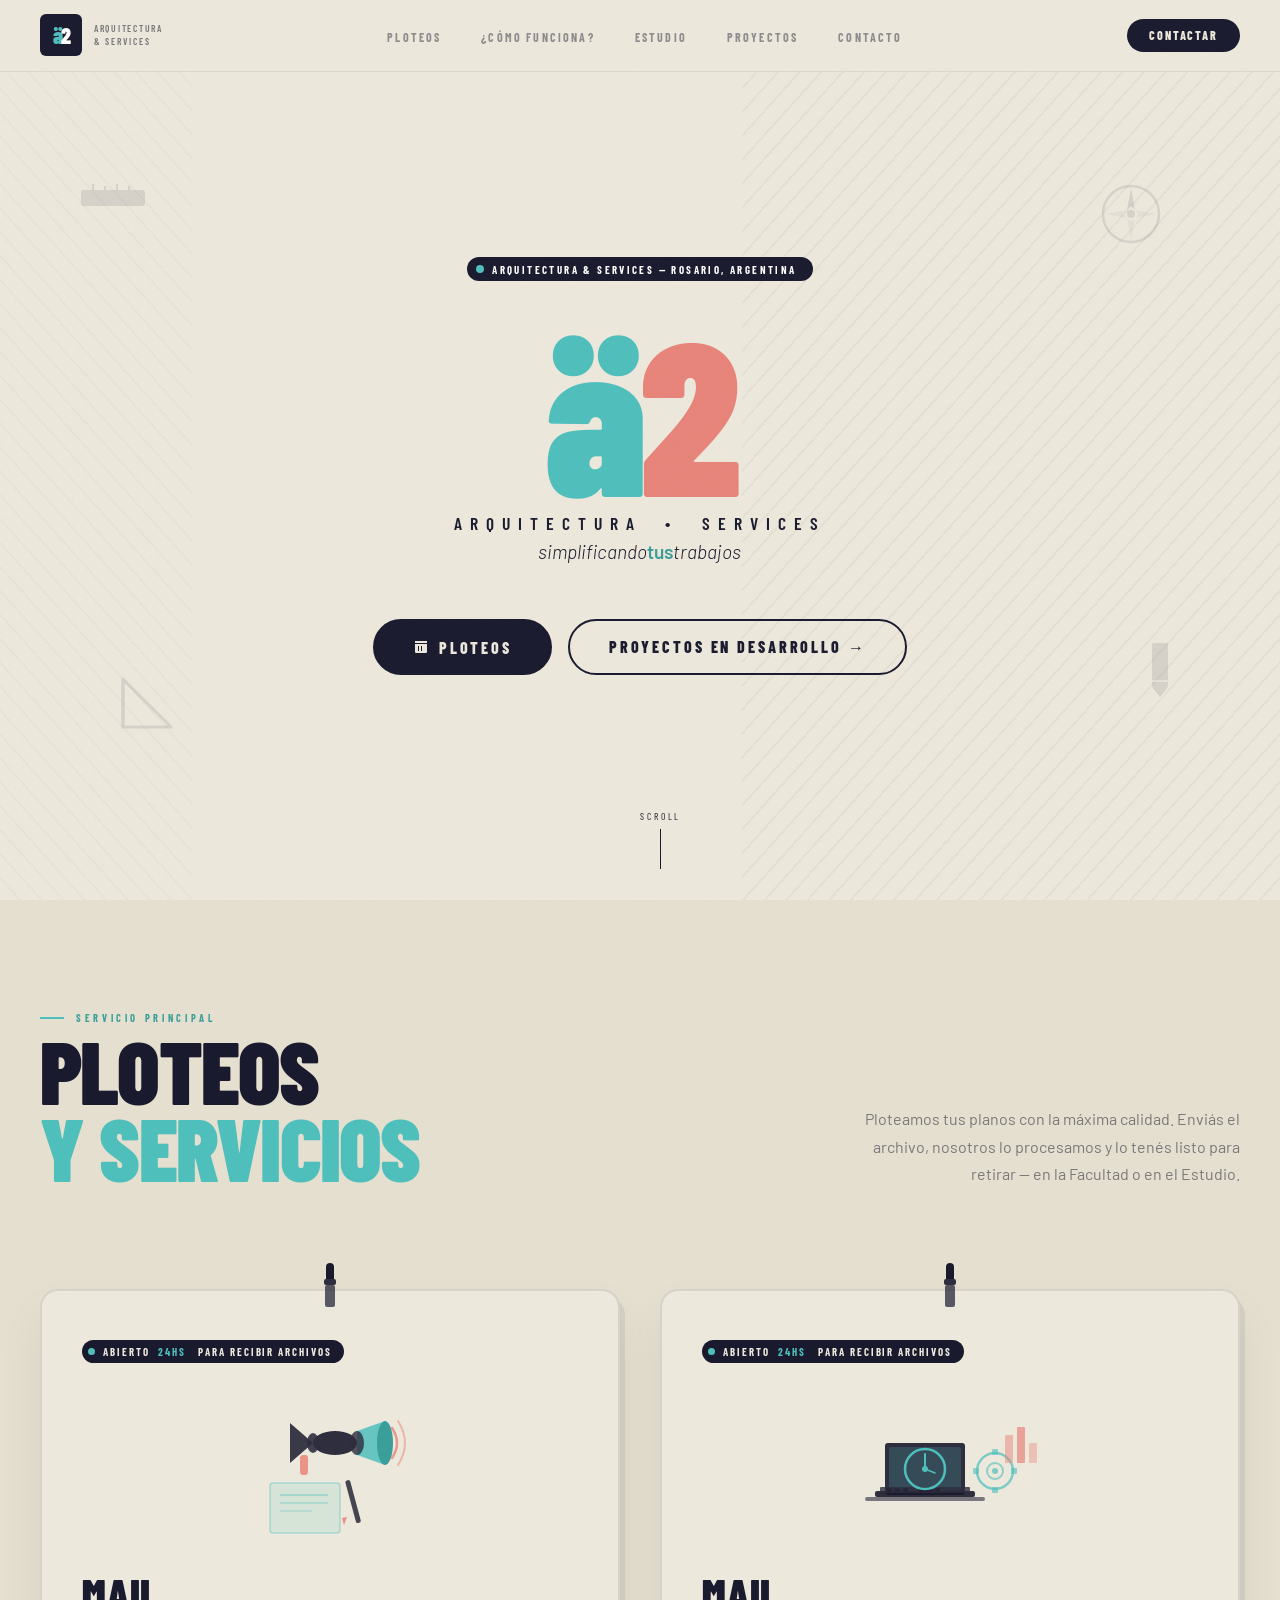
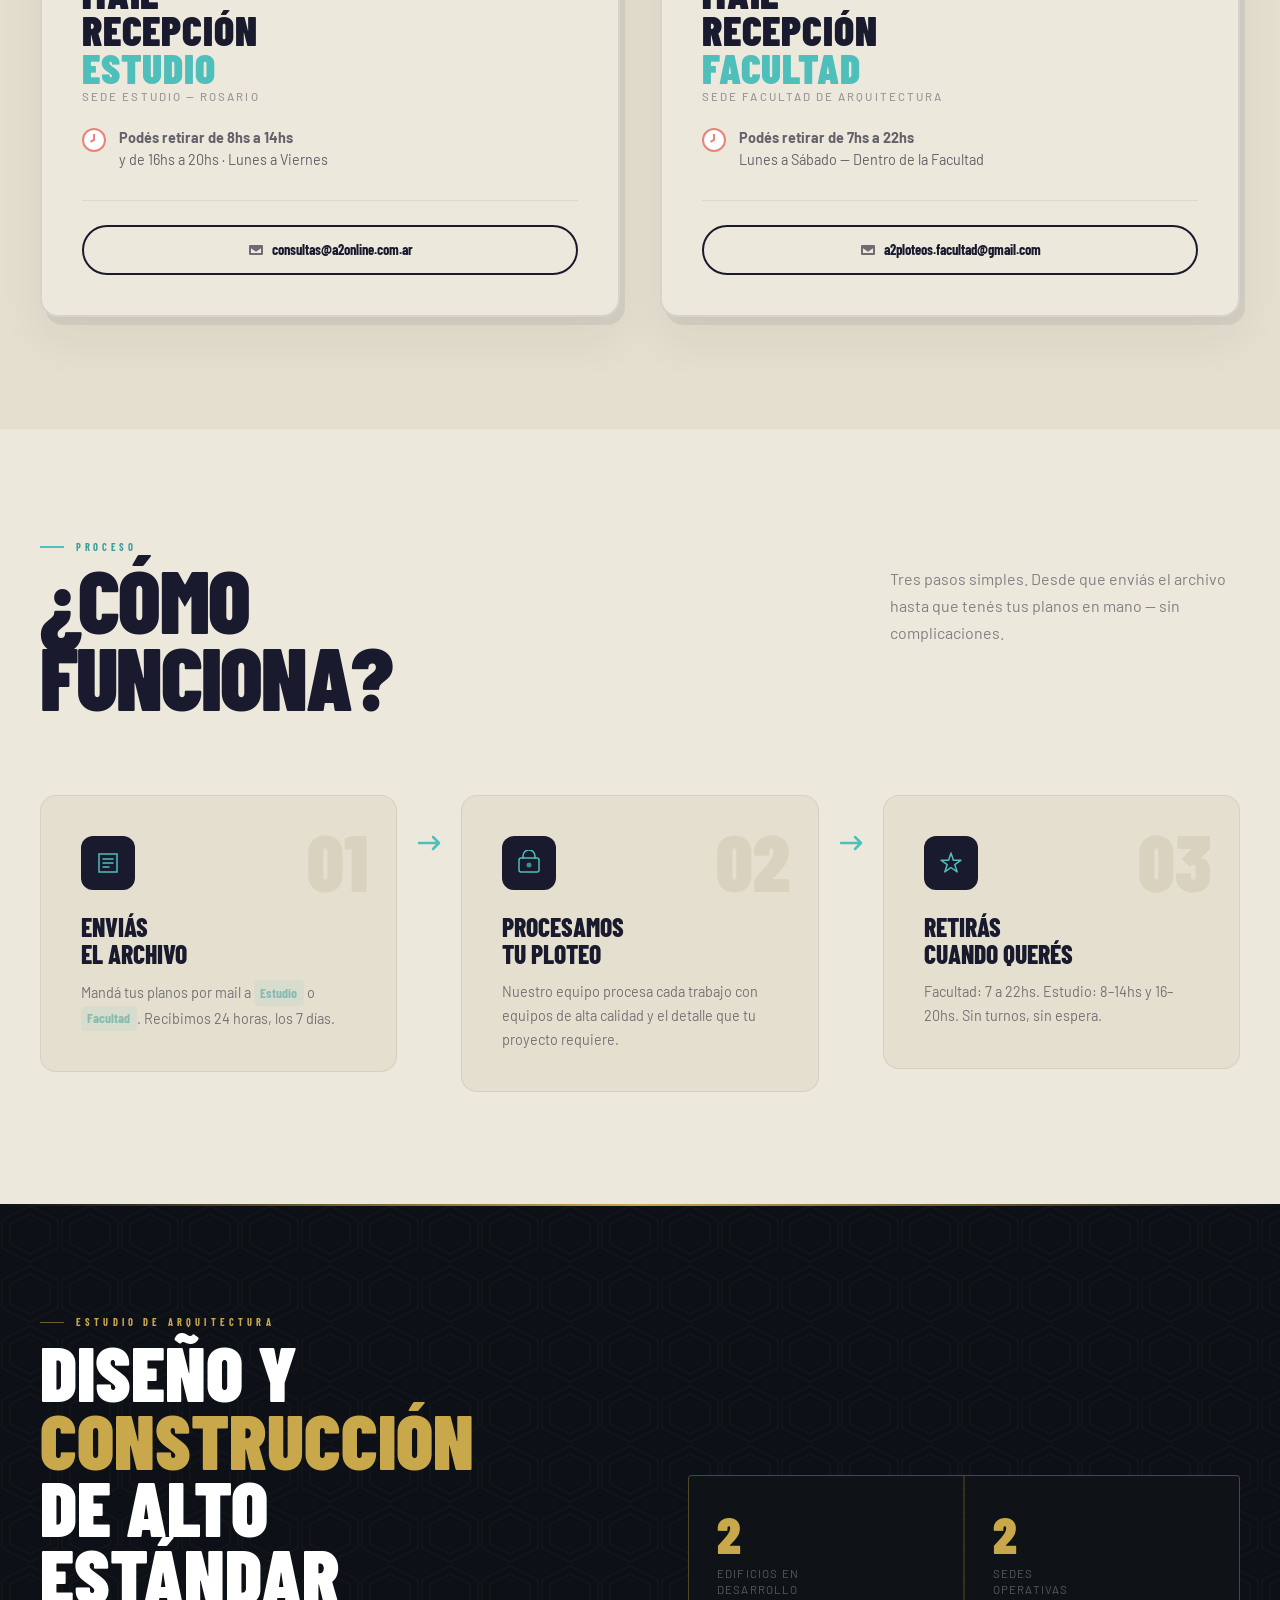
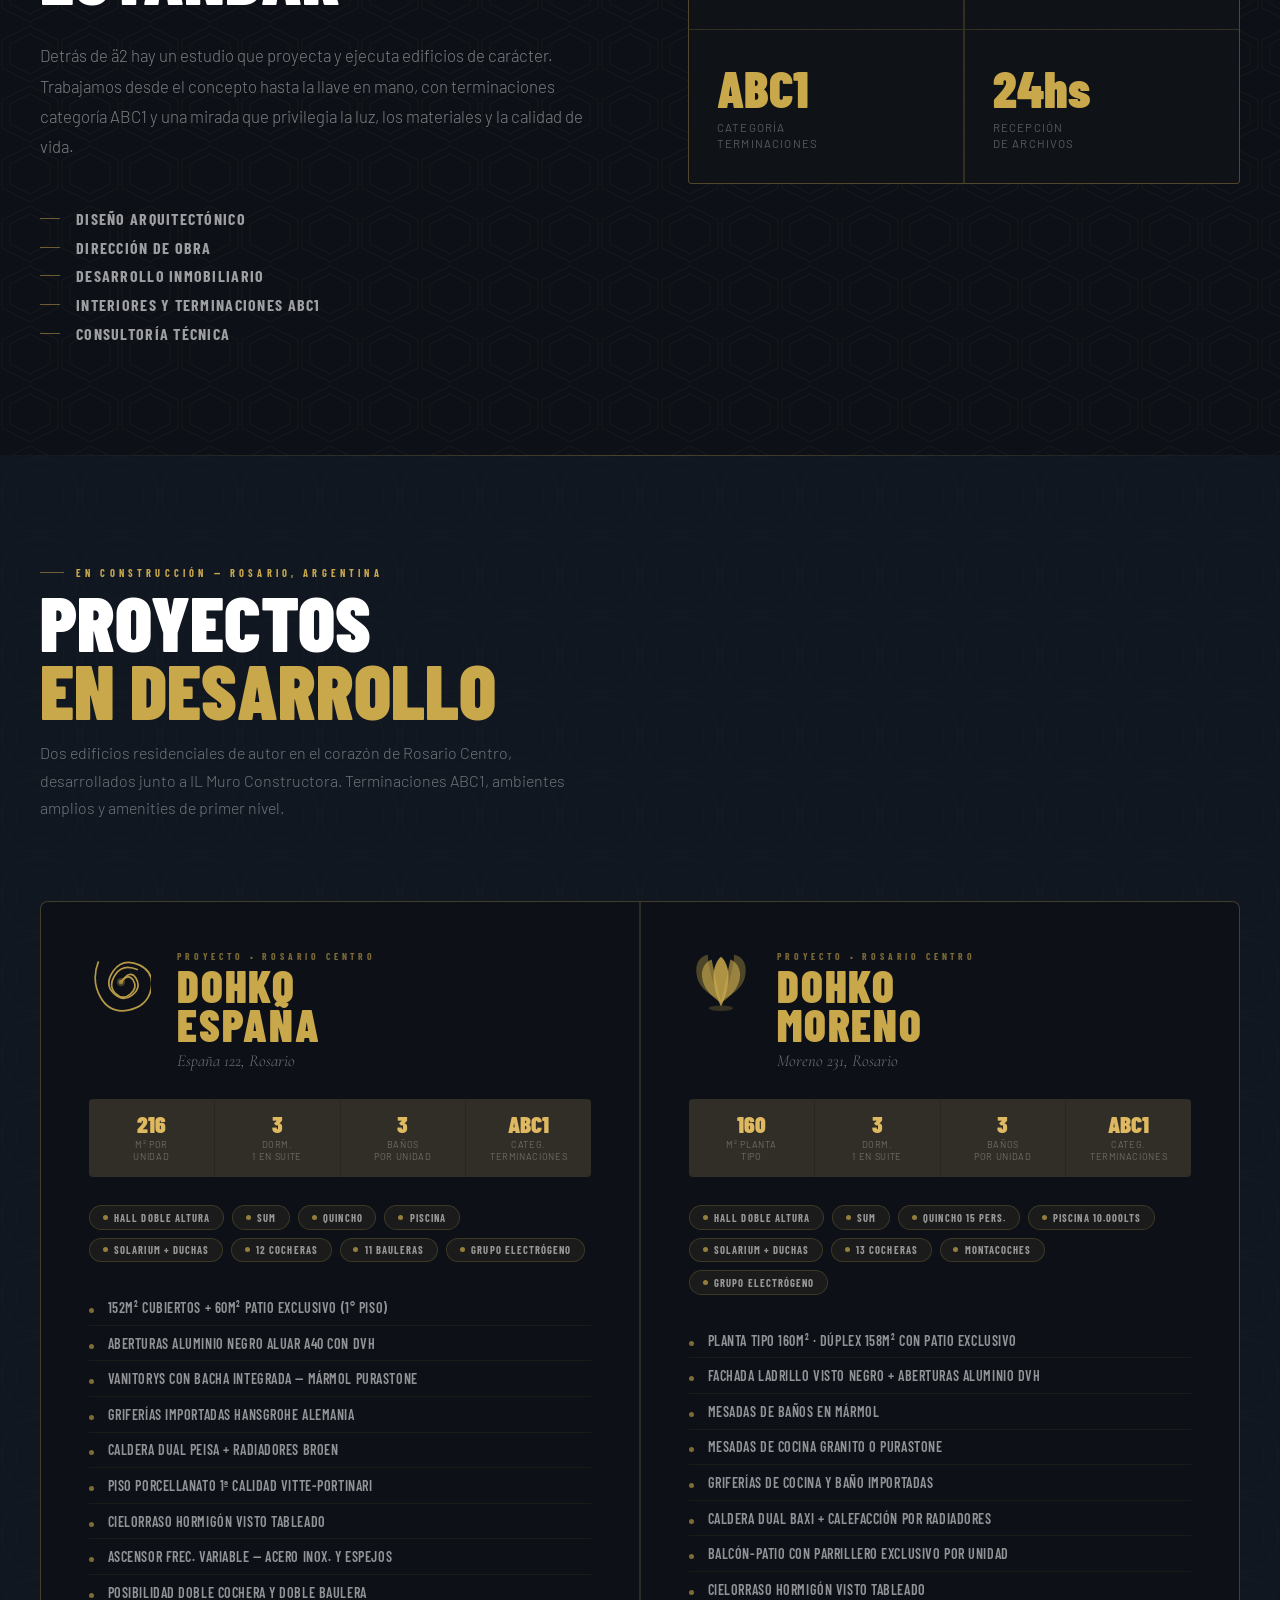
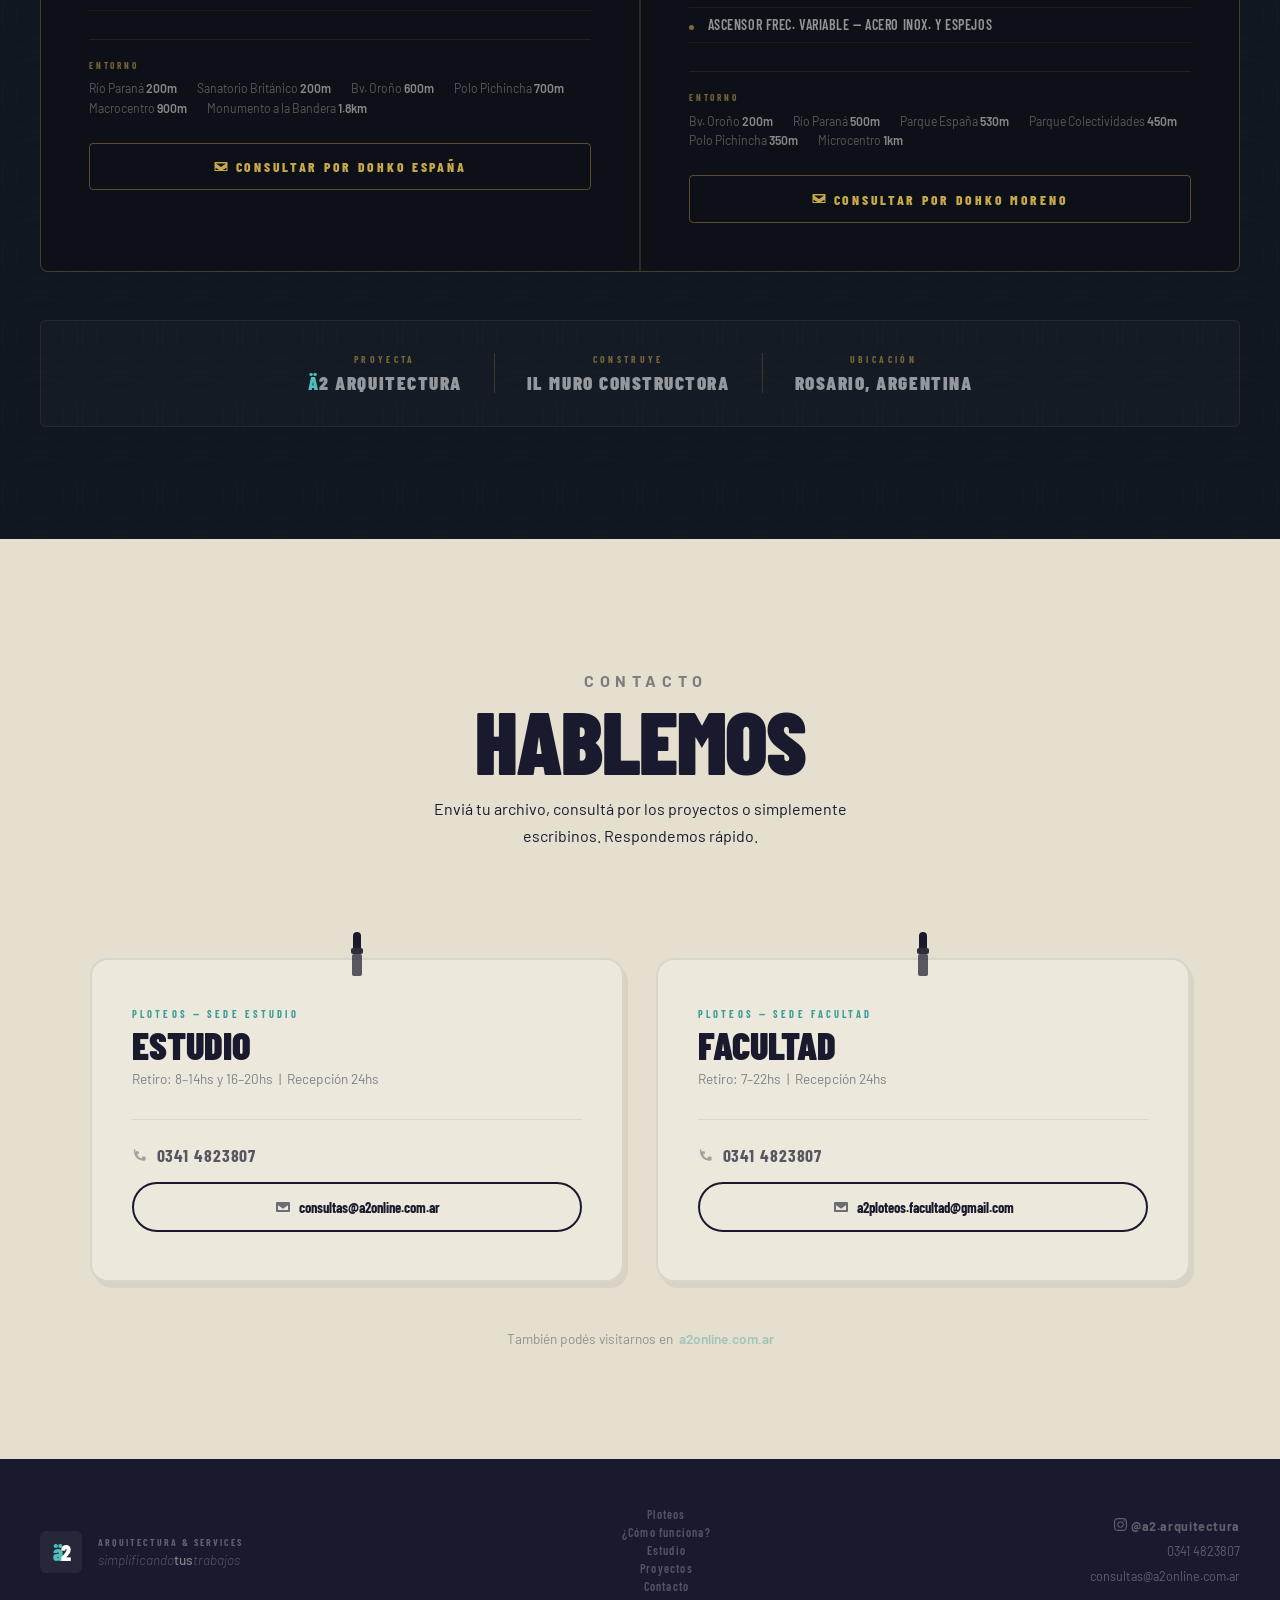
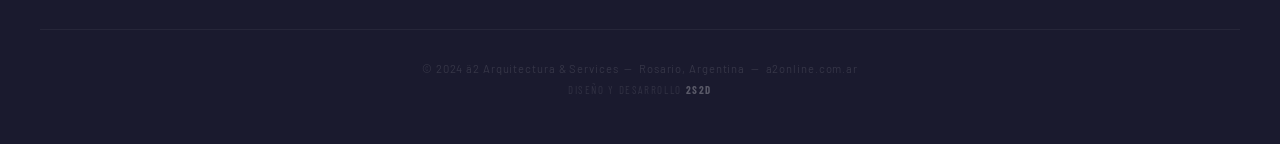
==== commit 42078ca2: "Agregar crédito 2S2D con link a dossoles.netlify.app en footer Diseño y desarrollo por 2S2D — dossol" ====
--- a/index.html
+++ b/index.html
@@ -205,6 +205,9 @@
     .footer-right a:hover { color: rgba(255,255,255,0.65); }
     .footer-ig { display: inline-flex; align-items: center; gap: 0.4rem; font-family: 'Barlow Condensed', sans-serif; font-weight: 700; font-size: 0.88rem; letter-spacing: 0.05em; }
     .footer-copy { display: block; margin-top: 2rem; text-align: center; font-family: 'Barlow', sans-serif; font-size: 0.7rem; color: rgba(255,255,255,0.12); letter-spacing: 0.08em; padding-top: 2rem; border-top: 1px solid rgba(255,255,255,0.05); max-width: 1200px; margin-left: auto; margin-right: auto; }
+    .footer-made { text-align: center; font-family: 'Barlow Condensed', sans-serif; font-size: 0.68rem; letter-spacing: 0.15em; text-transform: uppercase; color: rgba(255,255,255,0.1); margin-top: 0.5rem; max-width: 1200px; margin-left: auto; margin-right: auto; }
+    .footer-made a { color: rgba(255,255,255,0.28); font-weight: 700; text-decoration: none; transition: color 0.2s; }
+    .footer-made a:hover { color: var(--teal); }
 
     /* REVEAL */
     .reveal { opacity: 0; transform: translateY(28px); transition: opacity 0.75s ease, transform 0.75s ease; }
@@ -630,6 +633,7 @@
     </div>
   </div>
   <div class="footer-copy">© 2024 ä2 Arquitectura &amp; Services &nbsp;&mdash;&nbsp; Rosario, Argentina &nbsp;&mdash;&nbsp; a2online.com.ar</div>
+  <div class="footer-made">Diseño y desarrollo <a href="https://dossoles.netlify.app/" target="_blank">2S2D</a></div>
 </footer>
 
 <script>
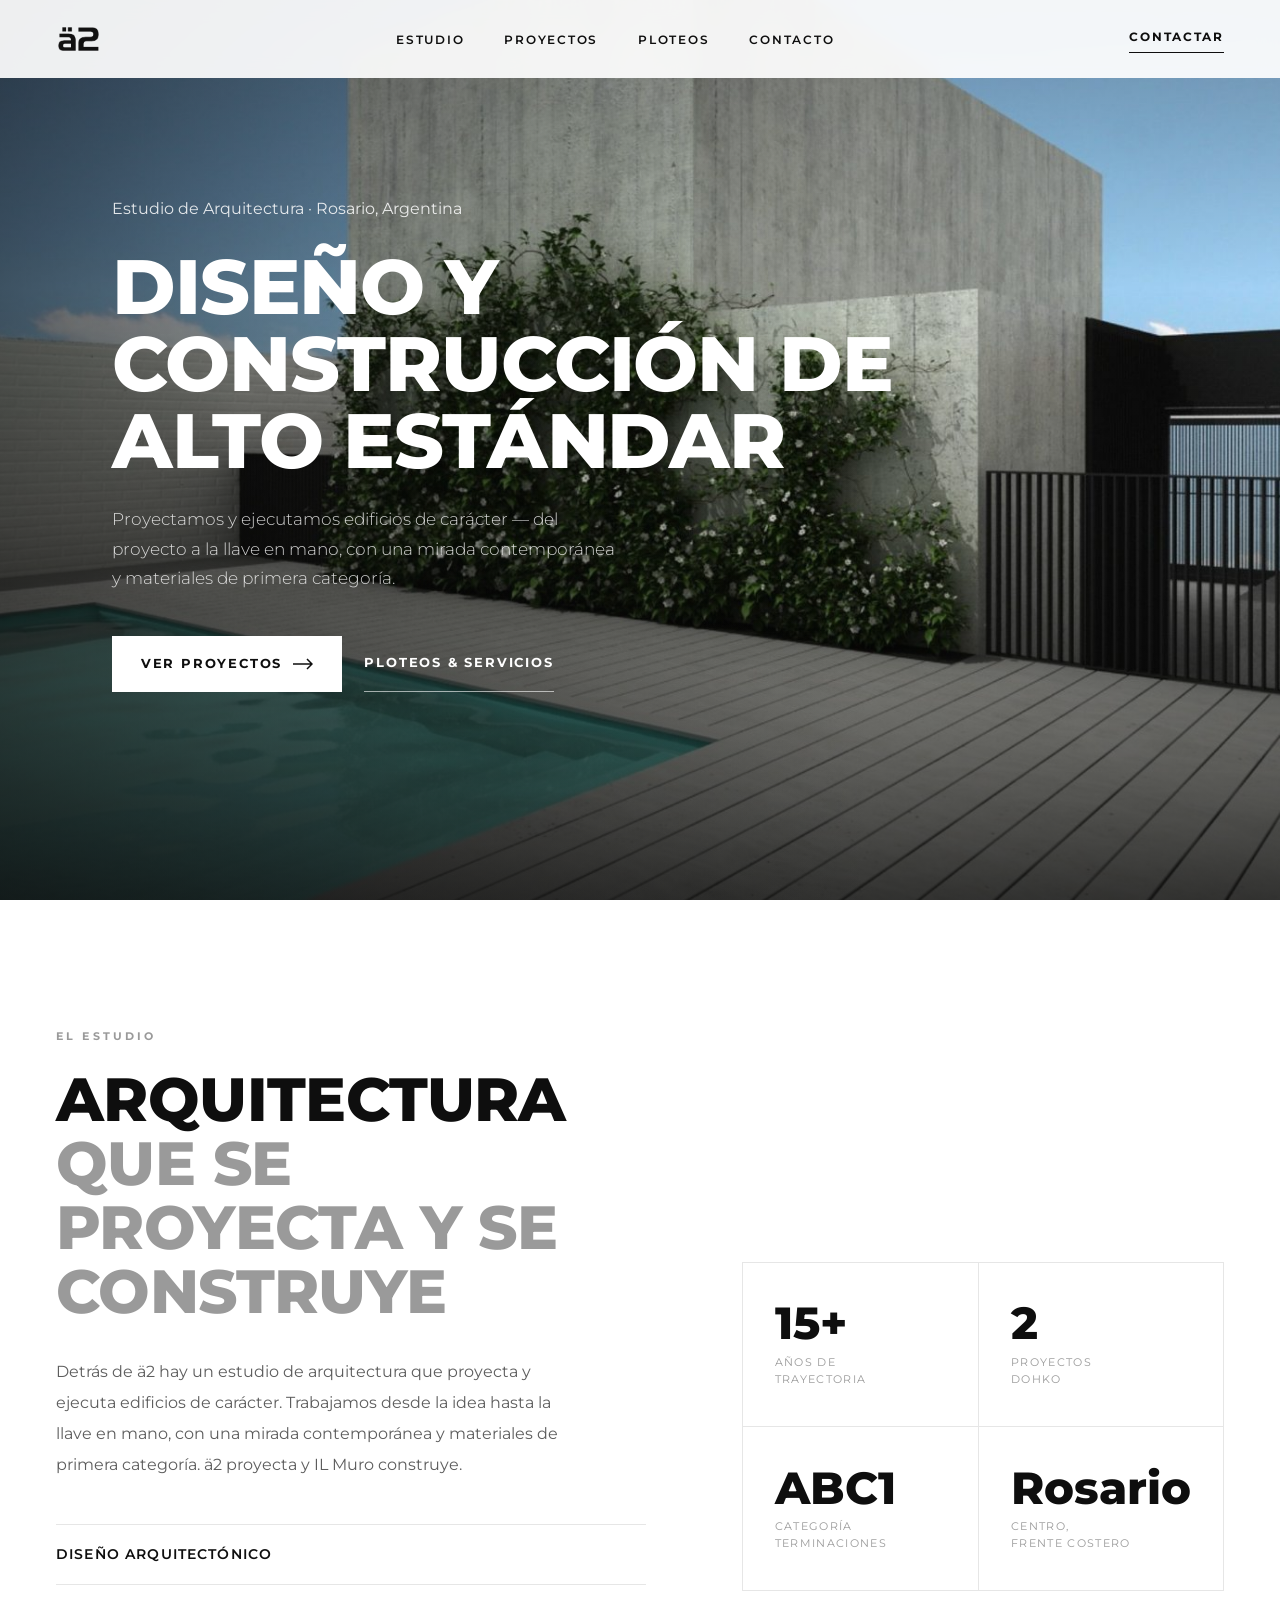
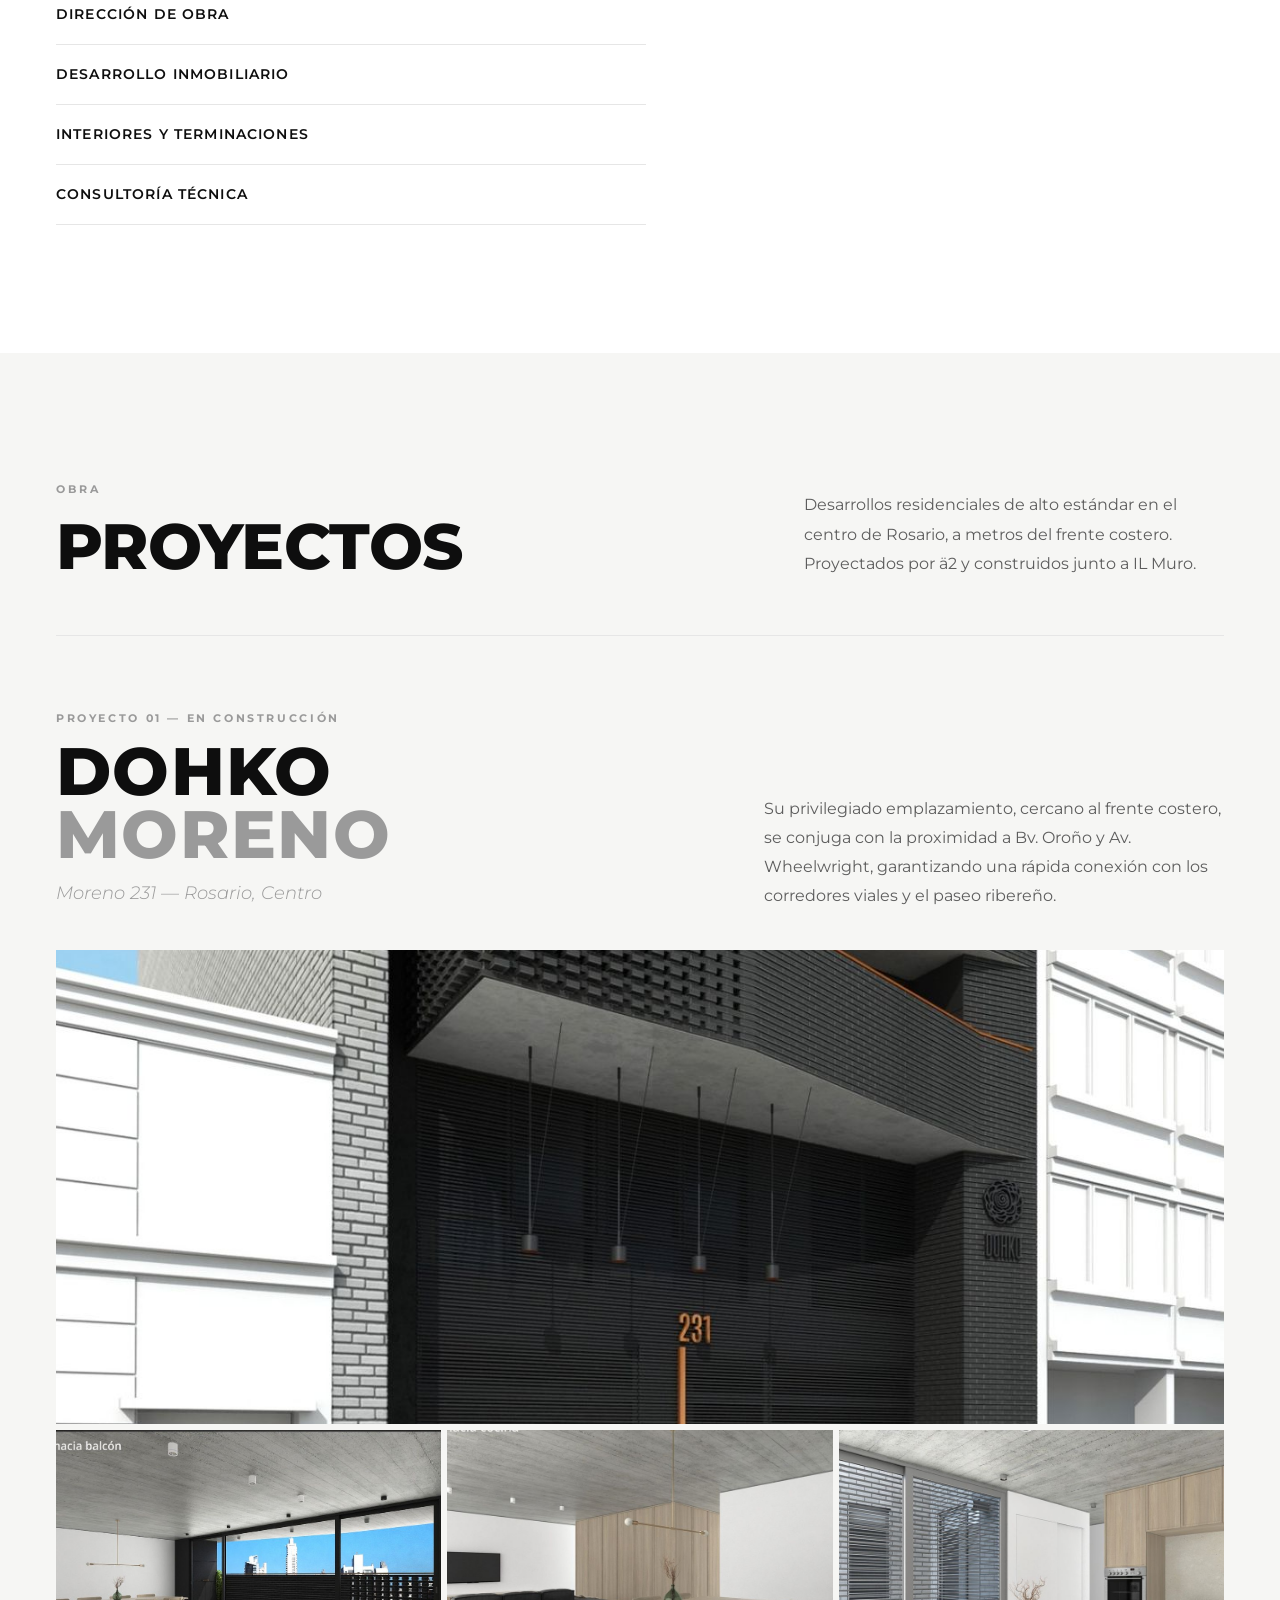
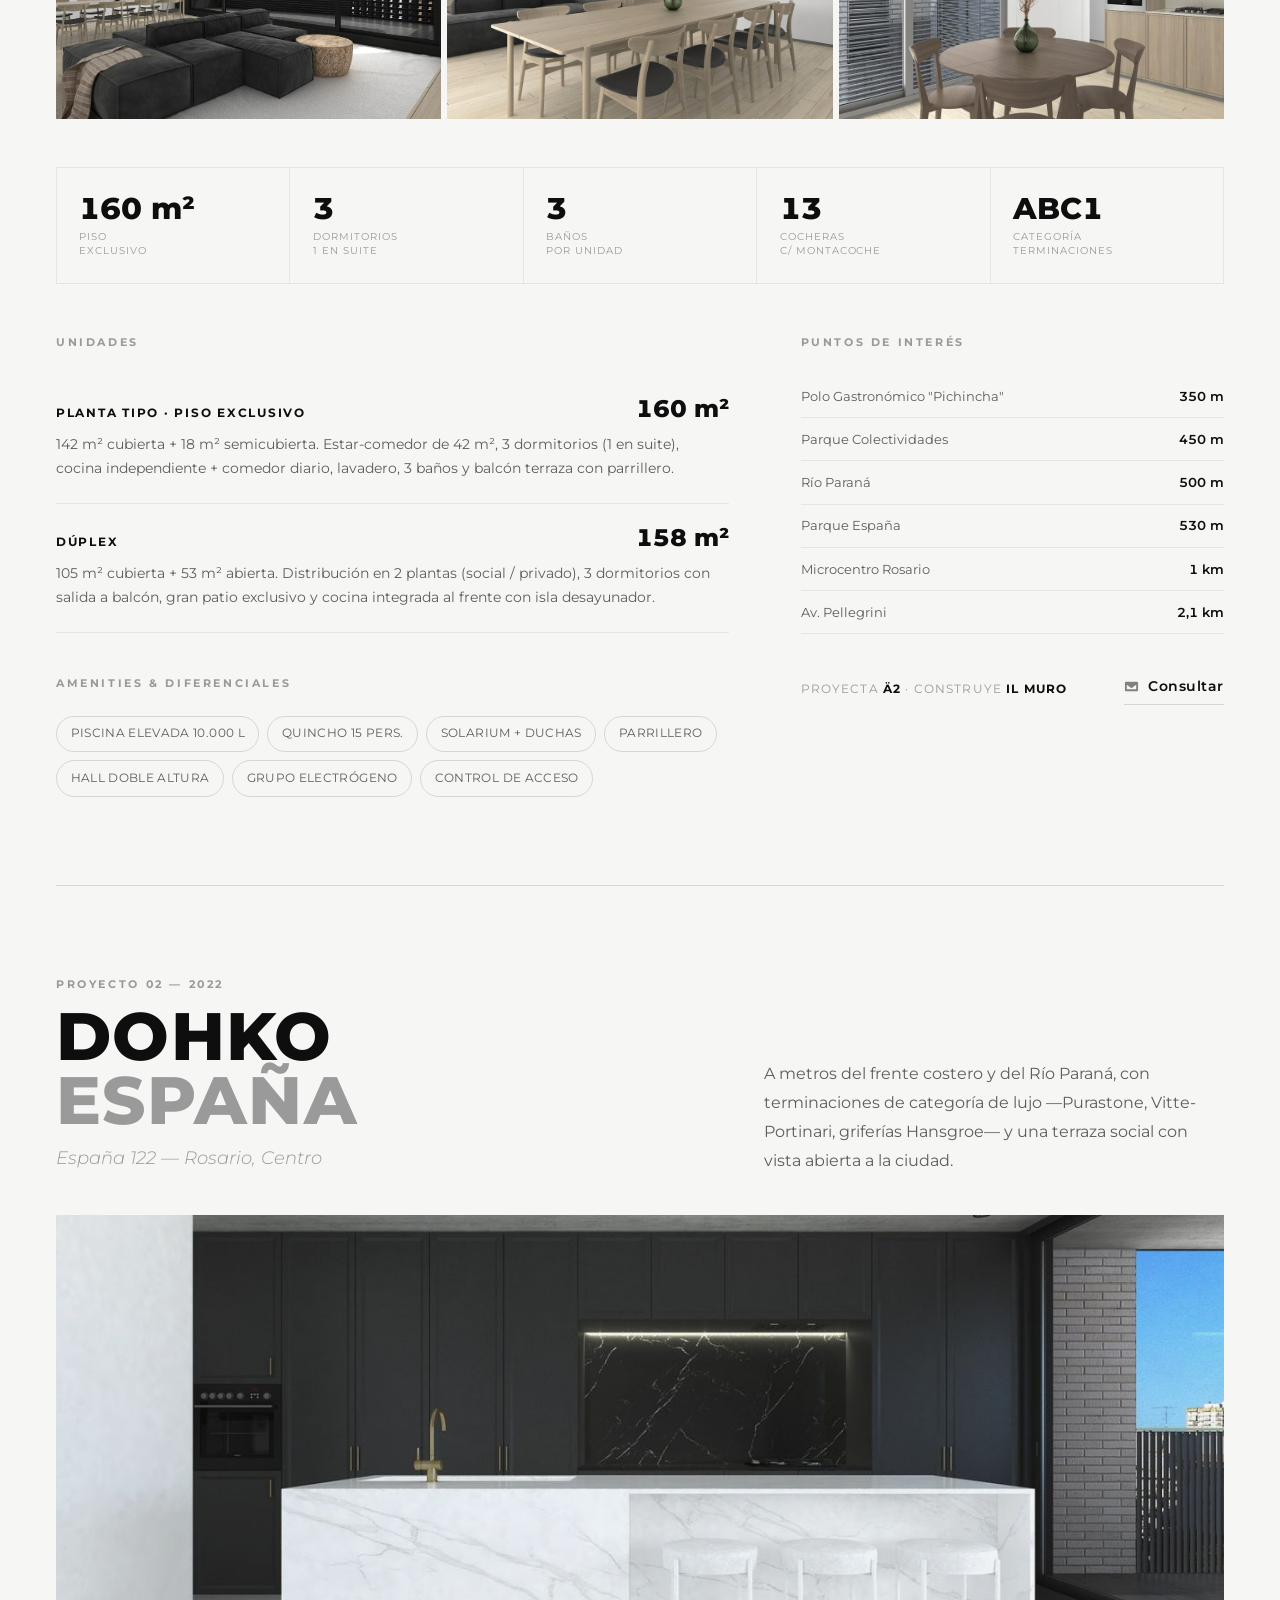
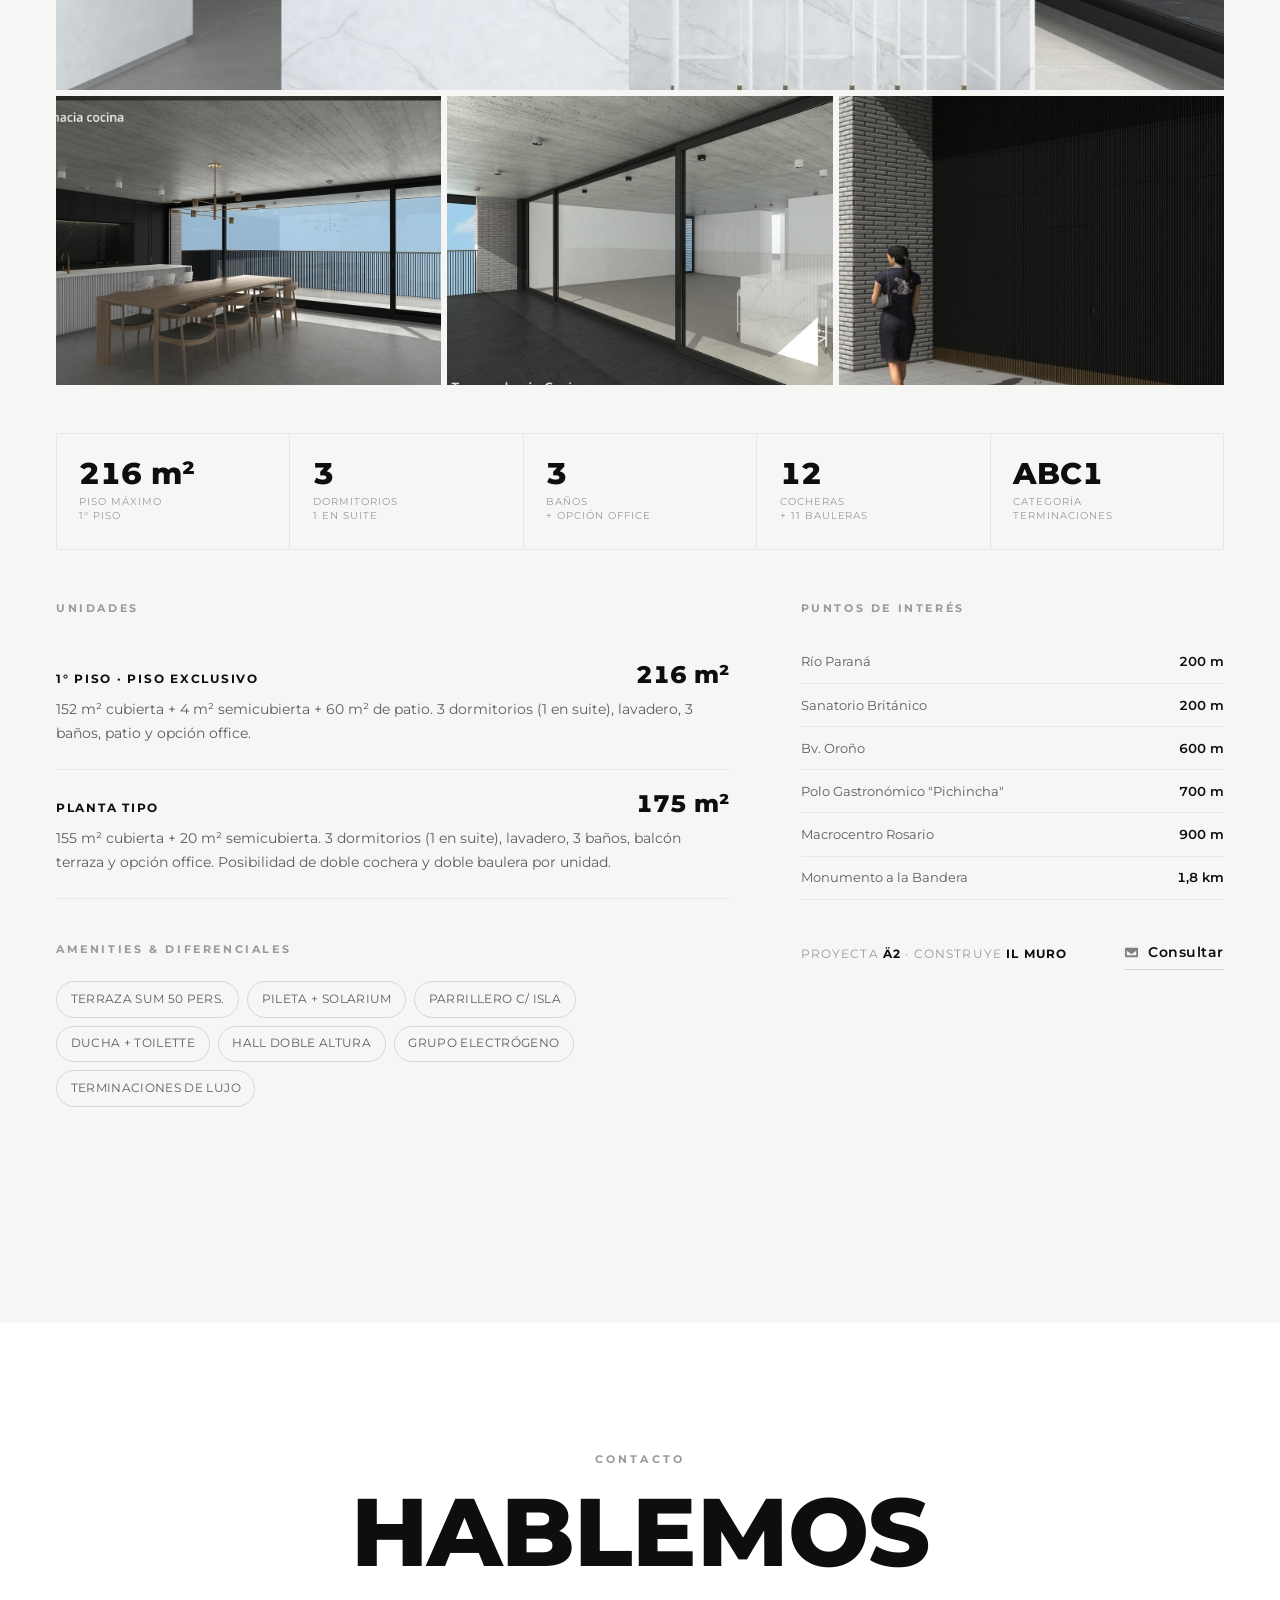
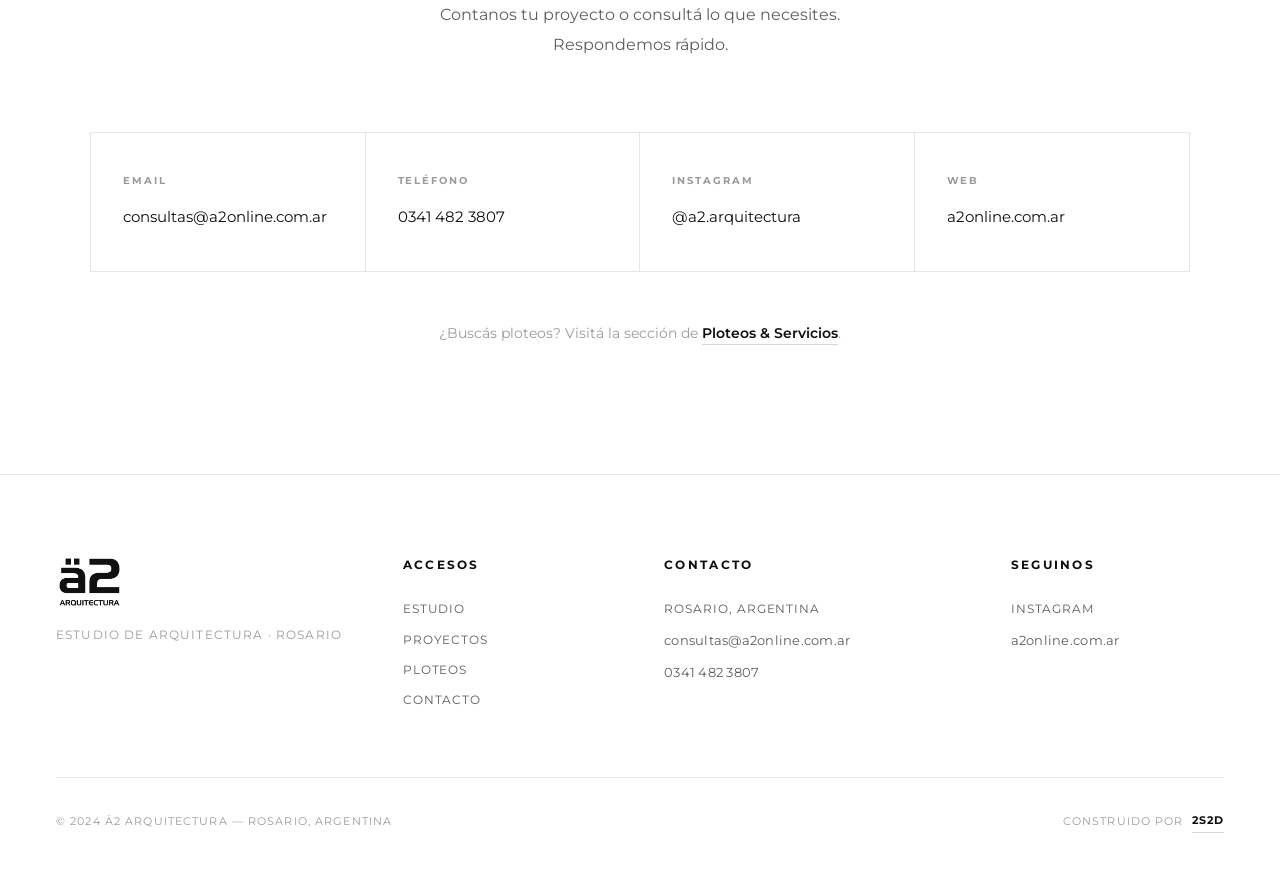
==== commit 779390a2: "Rediseño minimalista + estructura multipágina - Rediseño a estética minimalista monocromática (Monts" ====
--- a/index.html
+++ b/index.html
@@ -3,646 +3,308 @@
 <head>
   <meta charset="UTF-8">
   <meta name="viewport" content="width=device-width, initial-scale=1.0">
-  <title>ä2 Arquitectura & Services — simplificandotustrabajos</title>
+  <title>ä2 Arquitectura — Estudio de arquitectura en Rosario</title>
+  <meta name="description" content="Estudio de arquitectura en Rosario. Diseño y construcción de alto estándar, del proyecto a la llave en mano.">
   <link rel="preconnect" href="https://fonts.googleapis.com">
   <link rel="preconnect" href="https://fonts.gstatic.com" crossorigin>
-  <link href="https://fonts.googleapis.com/css2?family=Barlow+Condensed:ital,wght@0,300;0,400;0,600;0,700;0,800;0,900;1,300;1,400&family=Barlow:ital,wght@0,300;0,400;0,500;0,600;1,300;1,400&family=Cormorant+Garamond:ital,wght@0,300;0,400;0,600;1,300;1,400&display=swap" rel="stylesheet">
-  <style>
-    *, *::before, *::after { box-sizing: border-box; margin: 0; padding: 0; }
-    :root {
-      --cream: #EDE8DC; --cream-mid: #E5DFCF; --cream-dark: #D9D2BF;
-      --teal: #4FBFBC; --teal-dark: #3A9E9B; --teal-dim: rgba(79,191,188,0.15);
-      --salmon: #E8847A; --dark: #1A1A2E;
-      --navy: #0D1117; --navy-3: #101720;
-      --gold: #C9A84C; --gold-light: #DFB962;
-    }
-    html { scroll-behavior: smooth; }
-    body { font-family: 'Barlow', sans-serif; background: var(--cream); color: var(--dark); overflow-x: hidden; }
-    body::after {
-      content: ''; position: fixed; inset: 0; pointer-events: none; z-index: 9999; opacity: 0.03;
-      background-image: url("data:image/svg+xml,%3Csvg xmlns='http://www.w3.org/2000/svg' width='300' height='300'%3E%3Cfilter id='n'%3E%3CfeTurbulence type='fractalNoise' baseFrequency='0.85' numOctaves='4' stitchTiles='stitch'/%3E%3C/filter%3E%3Crect width='300' height='300' filter='url(%23n)'/%3E%3C/svg%3E");
-      background-size: 300px;
-    }
-
-    /* NAV */
-    nav { position: fixed; top: 0; left: 0; right: 0; z-index: 500; display: flex; align-items: center; justify-content: space-between; padding: 0.9rem 2.5rem; background: rgba(237,232,220,0.9); backdrop-filter: blur(12px); border-bottom: 1px solid rgba(26,26,46,0.07); }
-    .nav-logo { display: flex; align-items: center; gap: 0.75rem; text-decoration: none; }
-    .logo-badge { background: var(--dark); color: white; width: 42px; height: 42px; border-radius: 6px; display: flex; align-items: center; justify-content: center; font-family: 'Barlow Condensed', sans-serif; font-weight: 900; font-size: 1.35rem; letter-spacing: -1.5px; }
-    .logo-badge .uml { color: var(--teal); }
-    .logo-text { font-family: 'Barlow Condensed', sans-serif; font-weight: 600; font-size: 0.6rem; letter-spacing: 0.18em; text-transform: uppercase; color: var(--dark); line-height: 1.4; opacity: 0.55; }
-    .nav-links { display: flex; gap: 2.5rem; list-style: none; }
-    .nav-links a { text-decoration: none; font-family: 'Barlow Condensed', sans-serif; font-weight: 700; font-size: 0.75rem; letter-spacing: 0.18em; text-transform: uppercase; color: var(--dark); opacity: 0.45; transition: opacity 0.2s; }
-    .nav-links a:hover { opacity: 1; }
-    .nav-cta { font-family: 'Barlow Condensed', sans-serif; font-weight: 800; font-size: 0.75rem; letter-spacing: 0.15em; text-transform: uppercase; text-decoration: none; padding: 0.6rem 1.4rem; border-radius: 999px; background: var(--dark); color: var(--cream); transition: background 0.2s; }
-    .nav-cta:hover { background: var(--teal-dark); }
-
-    /* HERO */
-    #hero { min-height: 100vh; background: var(--cream); display: grid; place-items: center; padding: 6rem 2rem 4rem; position: relative; overflow: hidden; }
-    .hero-stripes { position: absolute; top: 0; right: 0; width: 42%; height: 100%; background: repeating-linear-gradient(-48deg, transparent, transparent 14px, rgba(26,26,46,0.04) 14px, rgba(26,26,46,0.04) 16px); pointer-events: none; }
-    .hero-stripes-left { position: absolute; top: 0; left: 0; width: 15%; height: 100%; background: repeating-linear-gradient(48deg, transparent, transparent 14px, rgba(26,26,46,0.025) 14px, rgba(26,26,46,0.025) 16px); pointer-events: none; }
-    .hero-content { position: relative; z-index: 2; text-align: center; }
-    .hero-eyebrow { display: inline-flex; align-items: center; gap: 0.5rem; background: var(--dark); color: white; padding: 0.35rem 1rem 0.35rem 0.55rem; border-radius: 999px; font-family: 'Barlow Condensed', sans-serif; font-weight: 700; font-size: 0.68rem; letter-spacing: 0.22em; text-transform: uppercase; margin-bottom: 2.5rem; animation: fadeDown 0.8s ease both; }
-    .eyebrow-dot { width: 8px; height: 8px; background: var(--teal); border-radius: 50%; animation: breathe 2.5s ease-in-out infinite; }
-    @keyframes breathe { 0%,100%{transform:scale(1);opacity:1} 50%{transform:scale(0.75);opacity:0.5} }
-    .hero-wordmark { font-family: 'Barlow Condensed', sans-serif; font-weight: 900; font-size: clamp(5.5rem,17vw,15rem); line-height: 0.82; letter-spacing: -0.03em; color: var(--dark); animation: fadeUp 0.9s 0.1s ease both; }
-    .hero-wordmark .wm-uml { color: var(--teal); }
-    .hero-wordmark .wm-two { color: var(--salmon); }
-    .hero-arch { font-family: 'Barlow Condensed', sans-serif; font-weight: 600; font-size: clamp(0.75rem,2vw,1.1rem); letter-spacing: 0.45em; text-transform: uppercase; color: var(--dark); opacity: 0.38; margin-top: 0.75rem; margin-bottom: 0.4rem; animation: fadeUp 0.9s 0.2s ease both; }
-    .hero-tagline { font-family: 'Barlow', sans-serif; font-style: italic; font-weight: 300; font-size: clamp(1rem,1.8vw,1.2rem); color: var(--dark); opacity: 0.5; margin-bottom: 3.5rem; animation: fadeUp 0.9s 0.3s ease both; }
-    .hero-tagline b { font-style: normal; font-weight: 600; color: var(--teal-dark); opacity: 1; }
-    .hero-ctas { display: flex; gap: 1rem; justify-content: center; flex-wrap: wrap; animation: fadeUp 0.9s 0.4s ease both; }
-    .btn-dark { display: inline-flex; align-items: center; gap: 0.6rem; font-family: 'Barlow Condensed', sans-serif; font-weight: 800; font-size: 1rem; letter-spacing: 0.18em; text-transform: uppercase; text-decoration: none; padding: 1rem 2.4rem; border-radius: 999px; background: var(--dark); color: var(--cream); border: 2px solid var(--dark); transition: all 0.25s; }
-    .btn-dark:hover { background: var(--teal); border-color: var(--teal); transform: translateY(-2px); }
-    .btn-outline { display: inline-flex; align-items: center; gap: 0.6rem; font-family: 'Barlow Condensed', sans-serif; font-weight: 800; font-size: 1rem; letter-spacing: 0.18em; text-transform: uppercase; text-decoration: none; padding: 1rem 2.4rem; border-radius: 999px; background: transparent; color: var(--dark); border: 2px solid var(--dark); transition: all 0.25s; }
-    .btn-outline:hover { background: var(--dark); color: var(--cream); transform: translateY(-2px); }
-    .hero-deco { position: absolute; opacity: 0.1; pointer-events: none; }
-    .hd-1 { top: 18%; left: 6%; animation: float 7s ease-in-out infinite; }
-    .hd-2 { bottom: 18%; left: 9%; animation: float 9s 1s ease-in-out infinite reverse; }
-    .hd-3 { top: 20%; right: 9%; animation: float 8s 2s ease-in-out infinite; }
-    .hd-4 { bottom: 22%; right: 7%; animation: float 6s 0.5s ease-in-out infinite reverse; }
-    @keyframes float { 0%,100%{transform:translateY(0)} 50%{transform:translateY(-12px)} }
-    .hero-scroll { position: absolute; bottom: 2rem; left: 50%; transform: translateX(-50%); display: flex; flex-direction: column; align-items: center; gap: 0.4rem; opacity: 0.3; animation: fadeUp 1s 1s ease both; }
-    .hero-scroll span { font-family: 'Barlow Condensed', sans-serif; font-size: 0.6rem; letter-spacing: 0.3em; text-transform: uppercase; }
-    .scroll-line { width: 1px; height: 40px; background: var(--dark); animation: scrollPulse 2s ease-in-out infinite; }
-    @keyframes scrollPulse { 0%{transform:scaleY(0);transform-origin:top} 50%{transform:scaleY(1);transform-origin:top} 51%{transform:scaleY(1);transform-origin:bottom} 100%{transform:scaleY(0);transform-origin:bottom} }
-    @keyframes fadeUp { from{opacity:0;transform:translateY(24px)} to{opacity:1;transform:none} }
-    @keyframes fadeDown { from{opacity:0;transform:translateY(-12px)} to{opacity:1;transform:none} }
-
-    /* SECTIONS */
-    .section-container { max-width: 1200px; margin: 0 auto; }
-    .section-label { font-family: 'Barlow Condensed', sans-serif; font-weight: 700; font-size: 0.65rem; letter-spacing: 0.35em; text-transform: uppercase; color: var(--teal-dark); margin-bottom: 0.5rem; display: flex; align-items: center; gap: 0.75rem; }
-    .section-label::before { content: ''; width: 24px; height: 2px; background: var(--teal); display: block; }
-    .section-title { font-family: 'Barlow Condensed', sans-serif; font-weight: 900; font-size: clamp(2.8rem,7vw,5.5rem); line-height: 0.88; text-transform: uppercase; letter-spacing: -0.02em; color: var(--dark); }
-
-    /* PLOTEOS */
-    #ploteos { padding: 7rem 2.5rem; background: var(--cream-mid); }
-    .ploteos-top { display: flex; align-items: flex-end; justify-content: space-between; margin-bottom: 4.5rem; gap: 2rem; }
-    .ploteos-top-right p { font-family: 'Barlow', sans-serif; font-size: 1rem; line-height: 1.7; color: var(--dark); opacity: 0.52; max-width: 380px; text-align: right; }
-    .cards-row { display: grid; grid-template-columns: 1fr 1fr; gap: 2.5rem; }
-    .ploteo-card { background: var(--cream); border-radius: 18px; border: 2px solid rgba(26,26,46,0.1); padding: 3rem 2.5rem 2.5rem; position: relative; margin-top: 30px; box-shadow: 5px 8px 0 rgba(26,26,46,0.07), 0 24px 48px rgba(26,26,46,0.06); transition: transform 0.35s ease, box-shadow 0.35s ease; }
-    .ploteo-card:hover { transform: translateY(-5px) rotate(0.4deg); box-shadow: 7px 12px 0 rgba(26,26,46,0.09), 0 36px 64px rgba(26,26,46,0.1); }
-    .clip { position: absolute; top: -28px; left: 50%; transform: translateX(-50%); width: 28px; }
-    .badge-abierto { display: inline-flex; align-items: center; gap: 0.5rem; background: var(--dark); color: var(--cream); border-radius: 999px; padding: 0.3rem 0.75rem 0.3rem 0.4rem; font-family: 'Barlow Condensed', sans-serif; font-weight: 700; font-size: 0.68rem; letter-spacing: 0.18em; text-transform: uppercase; margin-bottom: 1.75rem; }
-    .badge-dot { width: 7px; height: 7px; background: var(--teal); border-radius: 50%; animation: breathe 2s ease-in-out infinite; }
-    .badge-abierto .badge-num { color: var(--teal); }
-    .card-illo { height: 155px; display: flex; align-items: center; justify-content: center; margin-bottom: 1.75rem; }
-    .card-location { font-family: 'Barlow Condensed', sans-serif; font-weight: 900; font-size: 2.6rem; text-transform: uppercase; letter-spacing: 0.02em; line-height: 0.9; color: var(--dark); margin-bottom: 0.2rem; }
-    .card-location .accent-teal { color: var(--teal); }
-    .card-tag { font-family: 'Barlow', sans-serif; font-weight: 500; font-size: 0.72rem; letter-spacing: 0.18em; text-transform: uppercase; color: var(--dark); opacity: 0.38; margin-bottom: 1.5rem; }
-    .card-hours-row { display: flex; align-items: flex-start; gap: 0.8rem; margin-bottom: 1.75rem; }
-    .hours-icon { width: 24px; height: 24px; border-radius: 50%; background: var(--salmon); display: flex; align-items: center; justify-content: center; flex-shrink: 0; margin-top: 1px; }
-    .hours-text { font-family: 'Barlow', sans-serif; font-size: 0.9rem; line-height: 1.55; color: var(--dark); opacity: 0.65; }
-    .hours-text strong { font-weight: 700; color: var(--dark); opacity: 1; }
-    .card-divider { height: 1px; background: rgba(26,26,46,0.08); margin-bottom: 1.5rem; }
-    .card-email-link { display: flex; align-items: center; justify-content: center; gap: 0.5rem; text-decoration: none; border: 2px solid var(--dark); border-radius: 999px; padding: 0.9rem 1.5rem; font-family: 'Barlow Condensed', sans-serif; font-weight: 700; font-size: 0.9rem; color: var(--dark); transition: all 0.25s; }
-    .card-email-link:hover { background: var(--dark); color: var(--cream); }
-
-    /* COMO FUNCIONA */
-    #como-funciona { padding: 7rem 2.5rem; background: var(--cream); }
-    .cf-header { display: flex; align-items: flex-start; justify-content: space-between; gap: 3rem; margin-bottom: 5rem; }
-    .cf-header-right p { font-family: 'Barlow', sans-serif; font-size: 1rem; line-height: 1.7; color: var(--dark); opacity: 0.5; max-width: 350px; padding-top: 1.5rem; }
-    .steps-row { display: grid; grid-template-columns: 1fr auto 1fr auto 1fr; align-items: start; }
-    .step { padding: 2.5rem; background: var(--cream-mid); border-radius: 16px; border: 1.5px solid rgba(26,26,46,0.07); position: relative; }
-    .step-num { font-family: 'Barlow Condensed', sans-serif; font-weight: 900; font-size: 5rem; line-height: 1; color: var(--cream-dark); position: absolute; top: 1.5rem; right: 1.75rem; user-select: none; }
-    .step-icon-wrap { width: 54px; height: 54px; background: var(--dark); border-radius: 12px; display: flex; align-items: center; justify-content: center; margin-bottom: 1.5rem; }
-    .step h3 { font-family: 'Barlow Condensed', sans-serif; font-weight: 800; font-size: 1.6rem; text-transform: uppercase; color: var(--dark); margin-bottom: 0.75rem; line-height: 1.05; }
-    .step p { font-family: 'Barlow', sans-serif; font-size: 0.9rem; line-height: 1.65; color: var(--dark); opacity: 0.55; }
-    .step-arrow { display: flex; align-items: center; justify-content: center; padding: 0 1rem; padding-top: 2rem; color: var(--teal); }
-    .step-hl { display: inline-block; background: var(--teal-dim); color: var(--teal-dark); border-radius: 4px; padding: 0.1rem 0.4rem; font-family: 'Barlow Condensed', sans-serif; font-weight: 700; font-size: 0.85rem; }
-
-    /* ESTUDIO DARK */
-    #estudio { padding: 7rem 2.5rem; background: var(--navy); color: white; position: relative; overflow: hidden; }
-    #estudio::before { content: ''; position: absolute; inset: 0; background-image: url("data:image/svg+xml,%3Csvg xmlns='http://www.w3.org/2000/svg' width='60' height='60'%3E%3Cg fill='none' stroke='rgba(201,168,76,0.06)' stroke-width='0.8'%3E%3Cpolygon points='30,2 58,16 58,44 30,58 2,44 2,16'/%3E%3Cpolygon points='30,10 50,20 50,40 30,50 10,40 10,20'/%3E%3C/g%3E%3C/svg%3E"); pointer-events: none; }
-    #estudio::after { content: ''; position: absolute; top: 0; left: 0; right: 0; height: 2px; background: linear-gradient(90deg, transparent, var(--gold), transparent); }
-    .estudio-inner { max-width: 1200px; margin: 0 auto; position: relative; z-index: 1; }
-    .estudio-grid { display: grid; grid-template-columns: 1fr 1fr; gap: 6rem; align-items: center; }
-    .estudio-label { font-family: 'Barlow Condensed', sans-serif; font-weight: 700; font-size: 0.65rem; letter-spacing: 0.4em; text-transform: uppercase; color: var(--gold); opacity: 0.7; margin-bottom: 0.6rem; display: flex; align-items: center; gap: 0.75rem; }
-    .estudio-label::before { content: ''; width: 24px; height: 1px; background: var(--gold); opacity: 0.5; }
-    .estudio-title { font-family: 'Barlow Condensed', sans-serif; font-weight: 900; font-size: clamp(2.5rem,6vw,5rem); line-height: 0.88; text-transform: uppercase; color: white; margin-bottom: 2rem; }
-    .estudio-title .gold { color: var(--gold); }
-    .estudio-desc { font-family: 'Barlow', sans-serif; font-weight: 300; font-size: 1.05rem; line-height: 1.8; color: rgba(255,255,255,0.45); margin-bottom: 3rem; }
-    .estudio-services { list-style: none; display: flex; flex-direction: column; gap: 0.6rem; }
-    .estudio-services li { display: flex; align-items: center; gap: 1rem; font-family: 'Barlow Condensed', sans-serif; font-weight: 700; font-size: 1rem; letter-spacing: 0.08em; text-transform: uppercase; color: rgba(255,255,255,0.6); }
-    .estudio-services li::before { content: ''; width: 20px; height: 1px; background: var(--gold); opacity: 0.5; flex-shrink: 0; }
-    .estudio-right { display: grid; grid-template-columns: 1fr 1fr; gap: 1.5px; background: rgba(201,168,76,0.2); border: 1px solid rgba(201,168,76,0.2); border-radius: 4px; overflow: hidden; }
-    .estudio-stat { background: rgba(13,17,23,0.95); padding: 2rem 1.75rem; }
-    .stat-val { font-family: 'Barlow Condensed', sans-serif; font-weight: 900; font-size: 3.2rem; color: var(--gold); line-height: 1; margin-bottom: 0.35rem; }
-    .stat-lbl { font-family: 'Barlow', sans-serif; font-size: 0.72rem; color: rgba(255,255,255,0.3); text-transform: uppercase; letter-spacing: 0.1em; line-height: 1.4; }
-
-    /* PROYECTOS */
-    #proyectos { padding: 7rem 2.5rem; background: var(--navy-3); color: white; position: relative; overflow: hidden; }
-    #proyectos::before { content: ''; position: absolute; inset: 0; background-image: url("data:image/svg+xml,%3Csvg xmlns='http://www.w3.org/2000/svg' width='80' height='80'%3E%3Ccircle cx='40' cy='40' r='38' fill='none' stroke='rgba(201,168,76,0.04)' stroke-width='0.5'/%3E%3Ccircle cx='40' cy='40' r='24' fill='none' stroke='rgba(201,168,76,0.025)' stroke-width='0.5'/%3E%3Cline x1='40' y1='2' x2='40' y2='78' stroke='rgba(201,168,76,0.02)' stroke-width='0.5'/%3E%3Cline x1='2' y1='40' x2='78' y2='40' stroke='rgba(201,168,76,0.02)' stroke-width='0.5'/%3E%3C/svg%3E"); pointer-events: none; }
-    #proyectos::after { content: ''; position: absolute; top: 0; left: 0; right: 0; height: 1px; background: linear-gradient(90deg, transparent, rgba(201,168,76,0.3), transparent); }
-    .proyectos-inner { max-width: 1200px; margin: 0 auto; position: relative; z-index: 1; }
-    .proyectos-header { margin-bottom: 5rem; }
-    .proyectos-label { font-family: 'Barlow Condensed', sans-serif; font-weight: 700; font-size: 0.65rem; letter-spacing: 0.4em; text-transform: uppercase; color: var(--gold); opacity: 0.7; margin-bottom: 0.6rem; display: flex; align-items: center; gap: 0.75rem; }
-    .proyectos-label::before { content: ''; width: 24px; height: 1px; background: var(--gold); opacity: 0.5; }
-    .proyectos-title { font-family: 'Barlow Condensed', sans-serif; font-weight: 900; font-size: clamp(2.5rem,6vw,5rem); line-height: 0.88; text-transform: uppercase; color: white; }
-    .proyectos-title .gold { color: var(--gold); }
-    .proyectos-subtitle { font-family: 'Barlow', sans-serif; font-weight: 300; font-size: 1rem; color: rgba(255,255,255,0.4); margin-top: 1rem; max-width: 560px; line-height: 1.7; }
-    .proyecto-grid { display: grid; grid-template-columns: 1fr 1fr; gap: 2px; background: rgba(201,168,76,0.15); border: 1px solid rgba(201,168,76,0.15); border-radius: 8px; overflow: hidden; }
-    .proyecto-card { background: rgba(13,17,23,0.97); padding: 3rem; display: flex; flex-direction: column; gap: 1.75rem; transition: background 0.3s; }
-    .proyecto-card:hover { background: rgba(21,28,40,0.98); }
-    .pc-header { display: flex; align-items: flex-start; gap: 1.5rem; }
-    .pc-logo { flex-shrink: 0; width: 64px; height: 64px; display: flex; align-items: center; justify-content: center; }
-    .pc-tag { font-family: 'Barlow Condensed', sans-serif; font-weight: 700; font-size: 0.6rem; letter-spacing: 0.4em; text-transform: uppercase; color: var(--gold); opacity: 0.6; margin-bottom: 0.25rem; }
-    .pc-name { font-family: 'Barlow Condensed', sans-serif; font-weight: 900; font-size: clamp(2rem,4vw,2.8rem); text-transform: uppercase; letter-spacing: 0.04em; color: var(--gold); line-height: 0.88; }
-    .pc-address { font-family: 'Cormorant Garamond', serif; font-style: italic; font-weight: 300; font-size: 1.05rem; color: rgba(255,255,255,0.4); margin-top: 0.35rem; }
-    .pc-specs { display: grid; grid-template-columns: repeat(4,1fr); gap: 1px; background: rgba(201,168,76,0.15); border-radius: 4px; overflow: hidden; }
-    .pc-spec { background: rgba(255,255,255,0.03); padding: 0.85rem 0.6rem; text-align: center; }
-    .pc-spec-val { font-family: 'Barlow Condensed', sans-serif; font-weight: 900; font-size: 1.45rem; color: var(--gold-light); line-height: 1; }
-    .pc-spec-lbl { font-family: 'Barlow', sans-serif; font-size: 0.58rem; color: rgba(255,255,255,0.3); text-transform: uppercase; letter-spacing: 0.07em; margin-top: 0.2rem; line-height: 1.3; }
-    .pc-amenities { display: flex; flex-wrap: wrap; gap: 0.5rem; }
-    .pc-pill { display: inline-flex; align-items: center; gap: 0.4rem; background: rgba(201,168,76,0.07); border: 1px solid rgba(201,168,76,0.2); border-radius: 999px; padding: 0.3rem 0.8rem; font-family: 'Barlow Condensed', sans-serif; font-weight: 700; font-size: 0.66rem; letter-spacing: 0.1em; text-transform: uppercase; color: rgba(255,255,255,0.55); }
-    .pc-pill::before { content: ''; width: 5px; height: 5px; background: var(--gold); border-radius: 50%; opacity: 0.7; flex-shrink: 0; }
-    .pc-features { list-style: none; display: flex; flex-direction: column; }
-    .pc-features li { display: flex; align-items: baseline; gap: 0.85rem; padding: 0.55rem 0; border-bottom: 1px solid rgba(201,168,76,0.07); font-family: 'Barlow Condensed', sans-serif; font-weight: 600; font-size: 0.88rem; letter-spacing: 0.04em; text-transform: uppercase; color: rgba(255,255,255,0.55); transition: color 0.2s; }
-    .pc-features li:hover { color: rgba(255,255,255,0.85); }
-    .pc-features li::before { content: ''; width: 5px; height: 5px; border-radius: 50%; background: var(--gold); opacity: 0.6; flex-shrink: 0; margin-top: 2px; }
-    .pc-location { border-top: 1px solid rgba(201,168,76,0.12); padding-top: 1.25rem; }
-    .pc-location-title { font-family: 'Barlow Condensed', sans-serif; font-weight: 700; font-size: 0.58rem; letter-spacing: 0.3em; text-transform: uppercase; color: var(--gold); opacity: 0.55; margin-bottom: 0.65rem; }
-    .pc-location-list { display: flex; flex-wrap: wrap; gap: 0.35rem 1.25rem; }
-    .pc-location-list span { font-family: 'Barlow', sans-serif; font-size: 0.76rem; color: rgba(255,255,255,0.3); }
-    .pc-location-list span b { color: rgba(255,255,255,0.5); font-weight: 600; }
-    .btn-gold-outline { display: flex; align-items: center; justify-content: center; gap: 0.5rem; text-decoration: none; border: 1px solid rgba(201,168,76,0.4); border-radius: 4px; padding: 0.9rem 1.5rem; font-family: 'Barlow Condensed', sans-serif; font-weight: 800; font-size: 0.85rem; letter-spacing: 0.2em; color: var(--gold); text-transform: uppercase; transition: all 0.25s; }
-    .btn-gold-outline:hover { background: var(--gold); color: var(--navy); border-color: var(--gold); }
-    .constructora-badge { display: flex; align-items: center; justify-content: center; gap: 2rem; margin-top: 3rem; padding: 2rem; border: 1px solid rgba(201,168,76,0.1); border-radius: 6px; background: rgba(255,255,255,0.02); }
-    .cb-item { text-align: center; }
-    .cb-role { font-family: 'Barlow Condensed', sans-serif; font-weight: 700; font-size: 0.6rem; letter-spacing: 0.35em; text-transform: uppercase; color: var(--gold); opacity: 0.55; margin-bottom: 0.35rem; }
-    .cb-name { font-family: 'Barlow Condensed', sans-serif; font-weight: 900; font-size: 1.2rem; letter-spacing: 0.08em; text-transform: uppercase; color: rgba(255,255,255,0.55); }
-    .cb-divider { width: 1px; height: 40px; background: rgba(201,168,76,0.2); }
-
-    /* CONTACTO */
-    #contacto { padding: 7rem 2.5rem; background: var(--cream-mid); }
-    .contacto-inner { max-width: 1100px; margin: 0 auto; }
-    .contacto-top { text-align: center; margin-bottom: 5rem; }
-    .contacto-top .section-label { justify-content: center; }
-    .contacto-top .section-label::before { display: none; }
-    .contacto-top p { font-family: 'Barlow', sans-serif; font-size: 1rem; line-height: 1.7; color: var(--dark); opacity: 0.5; max-width: 480px; margin: 1rem auto 0; }
-    .contact-cards-row { display: grid; grid-template-columns: 1fr 1fr; gap: 2rem; }
-    .contact-card { background: var(--cream); border: 2px solid rgba(26,26,46,0.09); border-radius: 18px; padding: 3rem 2.5rem; box-shadow: 4px 6px 0 rgba(26,26,46,0.06); position: relative; margin-top: 28px; transition: transform 0.3s; }
-    .contact-card:hover { transform: translateY(-4px); }
-    .contact-type { font-family: 'Barlow Condensed', sans-serif; font-weight: 700; font-size: 0.65rem; letter-spacing: 0.3em; text-transform: uppercase; color: var(--teal-dark); margin-bottom: 0.5rem; }
-    .contact-name { font-family: 'Barlow Condensed', sans-serif; font-weight: 900; font-size: 2.4rem; text-transform: uppercase; color: var(--dark); line-height: 0.9; margin-bottom: 0.5rem; }
-    .contact-hours-mini { font-family: 'Barlow', sans-serif; font-size: 0.85rem; color: var(--dark); opacity: 0.5; margin-bottom: 2rem; }
-    .contact-divider { height: 1px; background: rgba(26,26,46,0.08); margin-bottom: 1.5rem; }
-    .contact-phone { display: flex; align-items: center; gap: 0.6rem; font-family: 'Barlow Condensed', sans-serif; font-weight: 700; font-size: 1.1rem; letter-spacing: 0.05em; color: var(--dark); opacity: 0.7; text-decoration: none; margin-bottom: 1rem; transition: opacity 0.2s; }
-    .contact-phone:hover { opacity: 1; }
-
-    /* FOOTER */
-    footer { background: var(--dark); padding: 3rem 2.5rem; }
-    .footer-inner { max-width: 1200px; margin: 0 auto; display: flex; align-items: center; justify-content: space-between; }
-    .footer-brand { display: flex; align-items: center; gap: 1rem; }
-    .footer-logo-badge { background: rgba(255,255,255,0.06); color: white; width: 42px; height: 42px; border-radius: 6px; display: flex; align-items: center; justify-content: center; font-family: 'Barlow Condensed', sans-serif; font-weight: 900; font-size: 1.35rem; letter-spacing: -1.5px; }
-    .footer-logo-badge .uml { color: var(--teal); }
-    .footer-tagline { font-family: 'Barlow', sans-serif; font-style: italic; font-weight: 300; font-size: 0.85rem; color: rgba(255,255,255,0.25); }
-    .footer-tagline b { font-style: normal; font-weight: 500; color: rgba(255,255,255,0.45); }
-    .footer-center { text-align: center; }
-    .footer-center a { display: block; font-family: 'Barlow Condensed', sans-serif; font-weight: 600; font-size: 0.75rem; letter-spacing: 0.1em; color: rgba(255,255,255,0.25); text-decoration: none; margin-bottom: 0.25rem; transition: color 0.2s; }
-    .footer-center a:hover { color: rgba(255,255,255,0.6); }
-    .footer-right { text-align: right; }
-    .footer-right a { display: block; font-family: 'Barlow', sans-serif; font-size: 0.78rem; color: rgba(255,255,255,0.3); text-decoration: none; line-height: 2; transition: color 0.2s; }
-    .footer-right a:hover { color: rgba(255,255,255,0.65); }
-    .footer-ig { display: inline-flex; align-items: center; gap: 0.4rem; font-family: 'Barlow Condensed', sans-serif; font-weight: 700; font-size: 0.88rem; letter-spacing: 0.05em; }
-    .footer-copy { display: block; margin-top: 2rem; text-align: center; font-family: 'Barlow', sans-serif; font-size: 0.7rem; color: rgba(255,255,255,0.12); letter-spacing: 0.08em; padding-top: 2rem; border-top: 1px solid rgba(255,255,255,0.05); max-width: 1200px; margin-left: auto; margin-right: auto; }
-    .footer-made { text-align: center; font-family: 'Barlow Condensed', sans-serif; font-size: 0.68rem; letter-spacing: 0.15em; text-transform: uppercase; color: rgba(255,255,255,0.1); margin-top: 0.5rem; max-width: 1200px; margin-left: auto; margin-right: auto; }
-    .footer-made a { color: rgba(255,255,255,0.28); font-weight: 700; text-decoration: none; transition: color 0.2s; }
-    .footer-made a:hover { color: var(--teal); }
-
-    /* REVEAL */
-    .reveal { opacity: 0; transform: translateY(28px); transition: opacity 0.75s ease, transform 0.75s ease; }
-    .reveal.in { opacity: 1; transform: none; }
-    .rv-d1 { transition-delay: 0.1s; } .rv-d2 { transition-delay: 0.2s; } .rv-d3 { transition-delay: 0.3s; }
-
-    /* RESPONSIVE */
-    @media (max-width: 1000px) { .proyecto-grid { grid-template-columns: 1fr; } }
-    @media (max-width: 900px) {
-      .nav-links, .nav-cta { display: none; }
-      .ploteos-top { flex-direction: column; } .ploteos-top-right p { text-align: left; }
-      .cards-row { grid-template-columns: 1fr; }
-      .cf-header { flex-direction: column; }
-      .steps-row { grid-template-columns: 1fr; gap: 1.5rem; } .step-arrow { display: none; }
-      .estudio-grid { grid-template-columns: 1fr; gap: 3rem; } .estudio-right { grid-template-columns: 1fr 1fr; }
-      .contact-cards-row { grid-template-columns: 1fr; }
-      .footer-inner { flex-direction: column; gap: 2rem; text-align: center; } .footer-right { text-align: center; } .footer-center { display: none; }
-      .constructora-badge { flex-direction: column; gap: 1rem; } .cb-divider { width: 40px; height: 1px; }
-    }
-    @media (max-width: 600px) {
-      #hero { padding: 5rem 1.5rem 3rem; }
-      #ploteos, #como-funciona, #estudio, #proyectos, #contacto { padding: 5rem 1.5rem; }
-      nav { padding: 0.9rem 1.5rem; }
-      .pc-specs { grid-template-columns: repeat(2,1fr); }
-      .proyecto-card { padding: 2rem; }
-    }
-  </style>
+  <link href="https://fonts.googleapis.com/css2?family=Montserrat:ital,wght@0,300;0,400;0,500;0,600;0,700;0,800;1,300&display=swap" rel="stylesheet">
+  <link rel="stylesheet" href="css/styles.css">
 </head>
 <body>
 
-<!-- NAV -->
-<nav>
-  <a href="#hero" class="nav-logo">
-    <div class="logo-badge"><span class="uml">ä</span>2</div>
-    <div class="logo-text">Arquitectura<br>&amp; Services</div>
-  </a>
-  <ul class="nav-links">
-    <li><a href="#ploteos">Ploteos</a></li>
-    <li><a href="#como-funciona">¿Cómo funciona?</a></li>
-    <li><a href="#estudio">Estudio</a></li>
-    <li><a href="#proyectos">Proyectos</a></li>
-    <li><a href="#contacto">Contacto</a></li>
-  </ul>
-  <a href="#contacto" class="nav-cta">Contactar</a>
-</nav>
-
-<!-- HERO -->
-<section id="hero">
-  <div class="hero-stripes"></div>
-  <div class="hero-stripes-left"></div>
-  <div class="hero-deco hd-1"><svg width="72" height="72" viewBox="0 0 72 72" fill="none"><rect x="4" y="28" width="64" height="16" rx="3" fill="var(--dark)"/><line x1="16" y1="28" x2="16" y2="22" stroke="var(--dark)" stroke-width="2"/><line x1="28" y1="28" x2="28" y2="24" stroke="var(--dark)" stroke-width="2"/><line x1="40" y1="28" x2="40" y2="22" stroke="var(--dark)" stroke-width="2"/><line x1="52" y1="28" x2="52" y2="24" stroke="var(--dark)" stroke-width="2"/></svg></div>
-  <div class="hero-deco hd-2"><svg width="64" height="64" viewBox="0 0 64 64" fill="none"><polygon points="8,56 56,56 8,8" fill="none" stroke="var(--dark)" stroke-width="3" stroke-linejoin="round"/><line x1="8" y1="56" x2="8" y2="8" stroke="var(--dark)" stroke-width="3"/></svg></div>
-  <div class="hero-deco hd-3"><svg width="68" height="68" viewBox="0 0 68 68" fill="none"><circle cx="34" cy="34" r="28" stroke="var(--dark)" stroke-width="2.5"/><circle cx="34" cy="34" r="4" fill="var(--dark)"/><polygon points="34,8 30,30 34,26 38,30" fill="var(--dark)"/><polygon points="34,60 38,38 34,42 30,38" fill="var(--dark)" opacity="0.4"/><polygon points="8,34 30,30 26,34 30,38" fill="var(--dark)" opacity="0.4"/><polygon points="60,34 38,38 42,34 38,30" fill="var(--dark)" opacity="0.4"/></svg></div>
-  <div class="hero-deco hd-4"><svg width="60" height="60" viewBox="0 0 60 60" fill="none"><rect x="22" y="4" width="16" height="44" rx="2" fill="var(--dark)"/><polygon points="22,48 38,48 30,58" fill="var(--dark)"/><rect x="22" y="4" width="16" height="8" rx="2" fill="var(--dark)" opacity="0.5"/><line x1="22" y1="42" x2="38" y2="42" stroke="var(--cream)" stroke-width="1.5"/></svg></div>
-  <div class="hero-content">
-    <div class="hero-eyebrow"><span class="eyebrow-dot"></span>Arquitectura &amp; Services — Rosario, Argentina</div>
-    <div class="hero-wordmark"><span class="wm-uml">ä</span><span class="wm-two">2</span></div>
-    <p class="hero-arch">Arquitectura &nbsp;&bull;&nbsp; Services</p>
-    <p class="hero-tagline">simplificando<b>tus</b>trabajos</p>
-    <div class="hero-ctas">
-      <a href="#ploteos" class="btn-dark">
-        <svg width="16" height="16" viewBox="0 0 16 16" fill="currentColor"><path d="M2 2h12v2H2zM2 5h12v8a1 1 0 01-1 1H3a1 1 0 01-1-1V5zm3 2v5h1V7H5zm3 0v5h1V7H8z"/></svg>
-        Ploteos
-      </a>
-      <a href="#proyectos" class="btn-outline">Proyectos en desarrollo →</a>
-    </div>
-  </div>
-  <div class="hero-scroll"><span>Scroll</span><div class="scroll-line"></div></div>
-</section>
-
-<!-- PLOTEOS -->
-<section id="ploteos">
-  <div class="section-container">
-    <div class="ploteos-top">
+  <!-- NAV -->
+  <nav>
+    <a href="#hero" class="nav-logo" aria-label="ä2 Arquitectura — inicio">
+      <img src="assets/a2-mark-dark.png" alt="ä2 Arquitectura" class="nav-logo-img">
+    </a>
+    <ul class="nav-links">
+      <li><a href="#estudio">Estudio</a></li>
+      <li><a href="#proyectos">Proyectos</a></li>
+      <li><a href="ploteos.html">Ploteos</a></li>
+      <li><a href="#contacto">Contacto</a></li>
+    </ul>
+    <a href="#contacto" class="nav-cta">Contactar</a>
+  </nav>
+
+  <!-- HERO -->
+  <section id="hero">
+    <div class="hero-img"><img src="assets/proyectos/hero.jpg" alt="Proyecto residencial de alto estándar de ä2 Arquitectura"></div>
+    <div class="hero-scrim"></div>
+    <div class="hero-content">
+      <p class="hero-eyebrow">Estudio de Arquitectura · Rosario, Argentina</p>
+      <h1 class="hero-title">Diseño y construcción de alto estándar</h1>
+      <p class="hero-sub">Proyectamos y ejecutamos edificios de carácter — del proyecto a la llave en mano, con una mirada contemporánea y materiales de primera categoría.</p>
+      <div class="hero-ctas">
+        <a href="#proyectos" class="btn-solid">
+          Ver proyectos
+          <svg viewBox="0 0 20 12" fill="none"><path d="M0 6h18M14 1l5 5-5 5" stroke="currentColor" stroke-width="1.5"/></svg>
+        </a>
+        <a href="ploteos.html" class="btn-ghost">Ploteos &amp; servicios</a>
+      </div>
+    </div>
+  </section>
+
+  <!-- ESTUDIO -->
+  <section id="estudio">
+    <div class="container">
+      <div class="estudio-grid">
+        <div>
+          <p class="eyebrow estudio-eyebrow reveal">El Estudio</p>
+          <h2 class="estudio-title reveal rv-d1">Arquitectura <span>que se proyecta y se construye</span></h2>
+          <p class="estudio-desc reveal rv-d2">Detrás de ä2 hay un estudio de arquitectura que proyecta y ejecuta edificios de carácter. Trabajamos desde la idea hasta la llave en mano, con una mirada contemporánea y materiales de primera categoría. ä2 proyecta y IL Muro construye.</p>
+          <ul class="estudio-services reveal rv-d3">
+            <li>Diseño arquitectónico</li>
+            <li>Dirección de obra</li>
+            <li>Desarrollo inmobiliario</li>
+            <li>Interiores y terminaciones</li>
+            <li>Consultoría técnica</li>
+          </ul>
+        </div>
+        <div class="estudio-stats reveal rv-d2">
+          <div class="estudio-stat"><div class="stat-val">15+</div><div class="stat-lbl">Años de<br>trayectoria</div></div>
+          <div class="estudio-stat"><div class="stat-val">2</div><div class="stat-lbl">Proyectos<br>Dohko</div></div>
+          <div class="estudio-stat"><div class="stat-val">ABC1</div><div class="stat-lbl">Categoría<br>terminaciones</div></div>
+          <div class="estudio-stat"><div class="stat-val">Rosario</div><div class="stat-lbl">Centro,<br>frente costero</div></div>
+        </div>
+      </div>
+    </div>
+  </section>
+
+  <!-- PROYECTOS -->
+  <section id="proyectos">
+    <div class="container">
+      <div class="sec-head">
+        <div>
+          <p class="eyebrow reveal">Obra</p>
+          <h2 class="sec-title reveal rv-d1">Proyectos</h2>
+        </div>
+        <p class="sec-head-desc reveal rv-d2">Desarrollos residenciales de alto estándar en el centro de Rosario, a metros del frente costero. Proyectados por ä2 y construidos junto a IL Muro.</p>
+      </div>
+
+      <!-- DOHKO MORENO -->
+      <article class="project reveal">
+        <div class="project-head">
+          <div>
+            <span class="project-label">Proyecto 01 — En construcción</span>
+            <h3 class="project-name">Dohko <span>Moreno</span></h3>
+            <p class="project-locale">Moreno 231 — Rosario, Centro</p>
+          </div>
+          <p class="project-memoria">Su privilegiado emplazamiento, cercano al frente costero, se conjuga con la proximidad a Bv. Oroño y Av. Wheelwright, garantizando una rápida conexión con los corredores viales y el paseo ribereño.</p>
+        </div>
+
+        <div class="gallery">
+          <a class="lead" href="assets/proyectos/moreno-1.jpg" target="_blank" rel="noopener"><img src="assets/proyectos/moreno-1.jpg" alt="Fachada de Dohko Moreno" loading="lazy"></a>
+          <a class="thumb" href="assets/proyectos/moreno-2.jpg" target="_blank" rel="noopener"><img src="assets/proyectos/moreno-2.jpg" alt="Estar con vista a la ciudad" loading="lazy"></a>
+          <a class="thumb" href="assets/proyectos/moreno-3.jpg" target="_blank" rel="noopener"><img src="assets/proyectos/moreno-3.jpg" alt="Comedor y cocina" loading="lazy"></a>
+          <a class="thumb" href="assets/proyectos/moreno-4.jpg" target="_blank" rel="noopener"><img src="assets/proyectos/moreno-4.jpg" alt="Cocina con aire y luz" loading="lazy"></a>
+        </div>
+
+        <div class="project-stats">
+          <div class="project-stat"><div class="pstat-val">160 m²</div><div class="pstat-lbl">Piso<br>exclusivo</div></div>
+          <div class="project-stat"><div class="pstat-val">3</div><div class="pstat-lbl">Dormitorios<br>1 en suite</div></div>
+          <div class="project-stat"><div class="pstat-val">3</div><div class="pstat-lbl">Baños<br>por unidad</div></div>
+          <div class="project-stat"><div class="pstat-val">13</div><div class="pstat-lbl">Cocheras<br>c/ montacoche</div></div>
+          <div class="project-stat"><div class="pstat-val">ABC1</div><div class="pstat-lbl">Categoría<br>terminaciones</div></div>
+        </div>
+
+        <div class="project-cols">
+          <div>
+            <div class="col-title">Unidades</div>
+            <div class="unit">
+              <div class="unit-top"><span class="unit-type">Planta tipo · Piso exclusivo</span><span class="unit-area">160 m²</span></div>
+              <p class="unit-detail">142 m² cubierta + 18 m² semicubierta. Estar-comedor de 42 m², 3 dormitorios (1 en suite), cocina independiente + comedor diario, lavadero, 3 baños y balcón terraza con parrillero.</p>
+            </div>
+            <div class="unit">
+              <div class="unit-top"><span class="unit-type">Dúplex</span><span class="unit-area">158 m²</span></div>
+              <p class="unit-detail">105 m² cubierta + 53 m² abierta. Distribución en 2 plantas (social / privado), 3 dormitorios con salida a balcón, gran patio exclusivo y cocina integrada al frente con isla desayunador.</p>
+            </div>
+            <div class="amenities">
+              <div class="col-title">Amenities &amp; diferenciales</div>
+              <div class="tag-list">
+                <span class="tag">Piscina elevada 10.000 L</span>
+                <span class="tag">Quincho 15 pers.</span>
+                <span class="tag">Solarium + duchas</span>
+                <span class="tag">Parrillero</span>
+                <span class="tag">Hall doble altura</span>
+                <span class="tag">Grupo electrógeno</span>
+                <span class="tag">Control de acceso</span>
+              </div>
+            </div>
+          </div>
+          <aside>
+            <div class="col-title">Puntos de interés</div>
+            <ul class="poi-list">
+              <li>Polo Gastronómico "Pichincha" <b>350 m</b></li>
+              <li>Parque Colectividades <b>450 m</b></li>
+              <li>Río Paraná <b>500 m</b></li>
+              <li>Parque España <b>530 m</b></li>
+              <li>Microcentro Rosario <b>1 km</b></li>
+              <li>Av. Pellegrini <b>2,1 km</b></li>
+            </ul>
+            <div class="project-foot">
+              <span class="project-credit">Proyecta <b>ä2</b> · Construye <b>IL Muro</b></span>
+              <a href="mailto:consultas@a2online.com.ar?subject=Consulta%20Dohko%20Moreno" class="card-mail">
+                <svg viewBox="0 0 16 16" fill="currentColor"><path d="M2 3h12a1 1 0 011 1v8a1 1 0 01-1 1H2a1 1 0 01-1-1V4a1 1 0 011-1zm6 5.6L3.5 5H12.5L8 8.6zM3 6.2V11h10V6.2L8 9.8 3 6.2z"/></svg>
+                Consultar
+              </a>
+            </div>
+          </aside>
+        </div>
+      </article>
+
+      <!-- DOHKO ESPAÑA -->
+      <article class="project reveal">
+        <div class="project-head">
+          <div>
+            <span class="project-label">Proyecto 02 — 2022</span>
+            <h3 class="project-name">Dohko <span>España</span></h3>
+            <p class="project-locale">España 122 — Rosario, Centro</p>
+          </div>
+          <p class="project-memoria">A metros del frente costero y del Río Paraná, con terminaciones de categoría de lujo —Purastone, Vitte-Portinari, griferías Hansgroe— y una terraza social con vista abierta a la ciudad.</p>
+        </div>
+
+        <div class="gallery">
+          <a class="lead" href="assets/proyectos/espana-1.jpg" target="_blank" rel="noopener"><img src="assets/proyectos/espana-1.jpg" alt="Cocina con isla de mármol de Dohko España" loading="lazy"></a>
+          <a class="thumb" href="assets/proyectos/espana-2.jpg" target="_blank" rel="noopener"><img src="assets/proyectos/espana-2.jpg" alt="Estar y comedor" loading="lazy"></a>
+          <a class="thumb" href="assets/proyectos/espana-3.jpg" target="_blank" rel="noopener"><img src="assets/proyectos/espana-3.jpg" alt="Balcón terraza" loading="lazy"></a>
+          <a class="thumb" href="assets/proyectos/espana-4.jpg" target="_blank" rel="noopener"><img src="assets/proyectos/espana-4.jpg" alt="Fachada en planta baja" loading="lazy"></a>
+        </div>
+
+        <div class="project-stats">
+          <div class="project-stat"><div class="pstat-val">216 m²</div><div class="pstat-lbl">Piso máximo<br>1° piso</div></div>
+          <div class="project-stat"><div class="pstat-val">3</div><div class="pstat-lbl">Dormitorios<br>1 en suite</div></div>
+          <div class="project-stat"><div class="pstat-val">3</div><div class="pstat-lbl">Baños<br>+ opción office</div></div>
+          <div class="project-stat"><div class="pstat-val">12</div><div class="pstat-lbl">Cocheras<br>+ 11 bauleras</div></div>
+          <div class="project-stat"><div class="pstat-val">ABC1</div><div class="pstat-lbl">Categoría<br>terminaciones</div></div>
+        </div>
+
+        <div class="project-cols">
+          <div>
+            <div class="col-title">Unidades</div>
+            <div class="unit">
+              <div class="unit-top"><span class="unit-type">1° piso · Piso exclusivo</span><span class="unit-area">216 m²</span></div>
+              <p class="unit-detail">152 m² cubierta + 4 m² semicubierta + 60 m² de patio. 3 dormitorios (1 en suite), lavadero, 3 baños, patio y opción office.</p>
+            </div>
+            <div class="unit">
+              <div class="unit-top"><span class="unit-type">Planta tipo</span><span class="unit-area">175 m²</span></div>
+              <p class="unit-detail">155 m² cubierta + 20 m² semicubierta. 3 dormitorios (1 en suite), lavadero, 3 baños, balcón terraza y opción office. Posibilidad de doble cochera y doble baulera por unidad.</p>
+            </div>
+            <div class="amenities">
+              <div class="col-title">Amenities &amp; diferenciales</div>
+              <div class="tag-list">
+                <span class="tag">Terraza SUM 50 pers.</span>
+                <span class="tag">Pileta + solarium</span>
+                <span class="tag">Parrillero c/ isla</span>
+                <span class="tag">Ducha + toilette</span>
+                <span class="tag">Hall doble altura</span>
+                <span class="tag">Grupo electrógeno</span>
+                <span class="tag">Terminaciones de lujo</span>
+              </div>
+            </div>
+          </div>
+          <aside>
+            <div class="col-title">Puntos de interés</div>
+            <ul class="poi-list">
+              <li>Río Paraná <b>200 m</b></li>
+              <li>Sanatorio Británico <b>200 m</b></li>
+              <li>Bv. Oroño <b>600 m</b></li>
+              <li>Polo Gastronómico "Pichincha" <b>700 m</b></li>
+              <li>Macrocentro Rosario <b>900 m</b></li>
+              <li>Monumento a la Bandera <b>1,8 km</b></li>
+            </ul>
+            <div class="project-foot">
+              <span class="project-credit">Proyecta <b>ä2</b> · Construye <b>IL Muro</b></span>
+              <a href="mailto:consultas@a2online.com.ar?subject=Consulta%20Dohko%20Espa%C3%B1a" class="card-mail">
+                <svg viewBox="0 0 16 16" fill="currentColor"><path d="M2 3h12a1 1 0 011 1v8a1 1 0 01-1 1H2a1 1 0 01-1-1V4a1 1 0 011-1zm6 5.6L3.5 5H12.5L8 8.6zM3 6.2V11h10V6.2L8 9.8 3 6.2z"/></svg>
+                Consultar
+              </a>
+            </div>
+          </aside>
+        </div>
+      </article>
+    </div>
+  </section>
+
+  <!-- CONTACTO -->
+  <section id="contacto">
+    <div class="contacto-inner">
+      <p class="eyebrow reveal">Contacto</p>
+      <h2 class="contacto-title reveal rv-d1">Hablemos</h2>
+      <p class="contacto-sub reveal rv-d1">Contanos tu proyecto o consultá lo que necesites. Respondemos rápido.</p>
+
+      <div class="contact-grid reveal rv-d2">
+        <div class="contact-item">
+          <div class="ci-label">Email</div>
+          <a href="mailto:consultas@a2online.com.ar">consultas@a2online.com.ar</a>
+        </div>
+        <div class="contact-item">
+          <div class="ci-label">Teléfono</div>
+          <a href="tel:+543414823807">0341 482 3807</a>
+        </div>
+        <div class="contact-item">
+          <div class="ci-label">Instagram</div>
+          <a href="https://instagram.com/a2.arquitectura" target="_blank" rel="noopener">@a2.arquitectura</a>
+        </div>
+        <div class="contact-item">
+          <div class="ci-label">Web</div>
+          <a href="https://a2online.com.ar" target="_blank" rel="noopener">a2online.com.ar</a>
+        </div>
+      </div>
+
+      <p class="contacto-note reveal">¿Buscás ploteos? Visitá la sección de <a href="ploteos.html">Ploteos &amp; Servicios</a>.</p>
+    </div>
+  </section>
+
+  <!-- FOOTER -->
+  <footer>
+    <div class="footer-grid">
       <div>
-        <p class="section-label reveal">Servicio principal</p>
-        <h2 class="section-title reveal rv-d1">PLOTEOS<br><span style="color:var(--teal)">Y SERVICIOS</span></h2>
-      </div>
-      <div class="ploteos-top-right reveal rv-d2">
-        <p>Ploteamos tus planos con la máxima calidad. Enviás el archivo, nosotros lo procesamos y lo tenés listo para retirar — en la Facultad o en el Estudio.</p>
-      </div>
-    </div>
-    <div class="cards-row">
-      <div class="ploteo-card reveal rv-d1">
-        <svg class="clip" viewBox="0 0 28 44" fill="none"><rect x="10" y="0" width="8" height="20" rx="4" fill="#1A1A2E"/><rect x="8" y="16" width="12" height="6" rx="2" fill="#2D2D3E"/><rect x="9" y="22" width="10" height="22" rx="2" fill="#1A1A2E" opacity="0.7"/></svg>
-        <div class="badge-abierto"><span class="badge-dot"></span>Abierto <span class="badge-num">24hs</span>&nbsp;para recibir archivos</div>
-        <div class="card-illo">
-          <svg width="180" height="150" viewBox="0 0 180 150" fill="none">
-            <rect x="30" y="90" width="70" height="50" rx="3" fill="#4FBFBC" opacity="0.15"/><rect x="30" y="90" width="70" height="50" rx="3" stroke="#4FBFBC" stroke-width="1.5" opacity="0.4"/>
-            <line x1="40" y1="102" x2="88" y2="102" stroke="#4FBFBC" stroke-width="1.5" opacity="0.5"/><line x1="40" y1="110" x2="88" y2="110" stroke="#4FBFBC" stroke-width="1.5" opacity="0.4"/><line x1="40" y1="118" x2="72" y2="118" stroke="#4FBFBC" stroke-width="1.5" opacity="0.3"/>
-            <rect x="105" y="88" width="5" height="44" rx="2" transform="rotate(-15 105 88)" fill="#1A1A2E" opacity="0.8"/><polygon points="102,125 107,124 104,132" fill="#E8847A" opacity="0.9"/>
-            <ellipse cx="95" cy="50" rx="22" ry="12" fill="#1A1A2E" opacity="0.9"/>
-            <path d="M73 50 L50 70 L50 30 Z" fill="#1A1A2E" opacity="0.85"/>
-            <ellipse cx="73" cy="50" rx="6" ry="10" fill="#2D2D3E" opacity="0.9"/>
-            <path d="M117 38 L145 28 L145 72 L117 62 Z" fill="#4FBFBC" opacity="0.85"/>
-            <ellipse cx="145" cy="50" rx="8" ry="22" fill="#3A9E9B"/>
-            <ellipse cx="117" cy="50" rx="7" ry="12" fill="#2D2D3E" opacity="0.8"/>
-            <path d="M152 35 Q162 50 152 65" stroke="#E8847A" stroke-width="2.5" fill="none" stroke-linecap="round" opacity="0.8"/>
-            <path d="M158 28 Q172 50 158 72" stroke="#E8847A" stroke-width="2" fill="none" stroke-linecap="round" opacity="0.5"/>
-            <rect x="60" y="62" width="8" height="20" rx="3" fill="#E8847A" opacity="0.85"/>
-          </svg>
-        </div>
-        <div class="card-location">MAIL<br>RECEPCIÓN<br><span class="accent-teal">ESTUDIO</span></div>
-        <div class="card-tag">Sede Estudio &mdash; Rosario</div>
-        <div class="card-hours-row">
-          <div class="hours-icon"><svg viewBox="0 0 12 12" fill="white"><path d="M6 1a5 5 0 100 10A5 5 0 006 1zm.5 5.21l-2 1.15-.5-.87 1.5-.87V3h1v3.21z"/></svg></div>
-          <div class="hours-text"><strong>Podés retirar de 8hs a 14hs</strong><br>y de 16hs a 20hs · Lunes a Viernes</div>
-        </div>
-        <div class="card-divider"></div>
-        <a href="mailto:consultas@a2online.com.ar" class="card-email-link">
-          <svg width="16" height="16" viewBox="0 0 16 16" fill="currentColor" opacity="0.6"><path d="M2 3h12a1 1 0 011 1v8a1 1 0 01-1 1H2a1 1 0 01-1-1V4a1 1 0 011-1zm6 5.6L3.5 5H12.5L8 8.6zM3 6.2V11h10V6.2L8 9.8 3 6.2z"/></svg>
-          consultas@a2online.com.ar
-        </a>
-      </div>
-      <div class="ploteo-card reveal rv-d2">
-        <svg class="clip" viewBox="0 0 28 44" fill="none"><rect x="10" y="0" width="8" height="20" rx="4" fill="#1A1A2E"/><rect x="8" y="16" width="12" height="6" rx="2" fill="#2D2D3E"/><rect x="9" y="22" width="10" height="22" rx="2" fill="#1A1A2E" opacity="0.7"/></svg>
-        <div class="badge-abierto"><span class="badge-dot"></span>Abierto <span class="badge-num">24hs</span>&nbsp;para recibir archivos</div>
-        <div class="card-illo">
-          <svg width="190" height="155" viewBox="0 0 190 155" fill="none">
-            <rect x="20" y="100" width="100" height="6" rx="2" fill="#1A1A2E" opacity="0.9"/><rect x="10" y="106" width="120" height="4" rx="2" fill="#2D2D3E" opacity="0.6"/>
-            <rect x="30" y="52" width="80" height="52" rx="3" fill="#1A1A2E" opacity="0.9"/><rect x="34" y="56" width="72" height="44" rx="2" fill="#4FBFBC" opacity="0.2"/>
-            <rect x="25" y="96" width="90" height="6" rx="1" fill="#2D2D3E" opacity="0.8"/>
-            <rect x="32" y="97.5" width="5" height="3" rx="0.5" fill="#1A1A2E" opacity="0.5"/><rect x="40" y="97.5" width="5" height="3" rx="0.5" fill="#1A1A2E" opacity="0.5"/><rect x="48" y="97.5" width="5" height="3" rx="0.5" fill="#1A1A2E" opacity="0.5"/><rect x="64" y="97.5" width="14" height="3" rx="0.5" fill="#1A1A2E" opacity="0.5"/><rect x="80" y="97.5" width="5" height="3" rx="0.5" fill="#1A1A2E" opacity="0.5"/>
-            <circle cx="70" cy="78" r="20" stroke="#4FBFBC" stroke-width="2.5" fill="none"/><circle cx="70" cy="78" r="3" fill="#4FBFBC"/>
-            <line x1="70" y1="78" x2="70" y2="63" stroke="#4FBFBC" stroke-width="2" stroke-linecap="round"/><line x1="70" y1="78" x2="80" y2="82" stroke="#4FBFBC" stroke-width="1.5" stroke-linecap="round"/>
-            <g transform="translate(140,80)"><circle cx="0" cy="0" r="18" fill="none" stroke="#4FBFBC" stroke-width="2.5" opacity="0.7"/><circle cx="0" cy="0" r="8" fill="none" stroke="#4FBFBC" stroke-width="2" opacity="0.6"/><circle cx="0" cy="0" r="3" fill="#4FBFBC" opacity="0.7"/><rect x="-3" y="-22" width="6" height="6" rx="1" fill="#4FBFBC" opacity="0.6"/><rect x="-3" y="16" width="6" height="6" rx="1" fill="#4FBFBC" opacity="0.6"/><rect x="-22" y="-3" width="6" height="6" rx="1" fill="#4FBFBC" opacity="0.6"/><rect x="16" y="-3" width="6" height="6" rx="1" fill="#4FBFBC" opacity="0.6"/></g>
-            <rect x="150" y="44" width="8" height="28" rx="1" fill="#E8847A" opacity="0.5"/><rect x="162" y="36" width="8" height="36" rx="1" fill="#E8847A" opacity="0.7"/><rect x="174" y="52" width="8" height="20" rx="1" fill="#E8847A" opacity="0.4"/>
-          </svg>
-        </div>
-        <div class="card-location">MAIL<br>RECEPCIÓN<br><span class="accent-teal">FACULTAD</span></div>
-        <div class="card-tag">Sede Facultad de Arquitectura</div>
-        <div class="card-hours-row">
-          <div class="hours-icon"><svg viewBox="0 0 12 12" fill="white"><path d="M6 1a5 5 0 100 10A5 5 0 006 1zm.5 5.21l-2 1.15-.5-.87 1.5-.87V3h1v3.21z"/></svg></div>
-          <div class="hours-text"><strong>Podés retirar de 7hs a 22hs</strong><br>Lunes a Sábado &mdash; Dentro de la Facultad</div>
-        </div>
-        <div class="card-divider"></div>
-        <a href="mailto:a2ploteos.facultad@gmail.com" class="card-email-link">
-          <svg width="16" height="16" viewBox="0 0 16 16" fill="currentColor" opacity="0.6"><path d="M2 3h12a1 1 0 011 1v8a1 1 0 01-1 1H2a1 1 0 01-1-1V4a1 1 0 011-1zm6 5.6L3.5 5H12.5L8 8.6zM3 6.2V11h10V6.2L8 9.8 3 6.2z"/></svg>
-          a2ploteos.facultad@gmail.com
-        </a>
-      </div>
-    </div>
-  </div>
-</section>
-
-<!-- COMO FUNCIONA -->
-<section id="como-funciona">
-  <div class="section-container">
-    <div class="cf-header">
-      <div><p class="section-label reveal">Proceso</p><h2 class="section-title reveal rv-d1">¿CÓMO<br>FUNCIONA?</h2></div>
-      <div class="cf-header-right reveal rv-d2"><p>Tres pasos simples. Desde que enviás el archivo hasta que tenés tus planos en mano — sin complicaciones.</p></div>
-    </div>
-    <div class="steps-row">
-      <div class="step reveal rv-d1">
-        <div class="step-num">01</div>
-        <div class="step-icon-wrap"><svg width="26" height="26" viewBox="0 0 26 26" fill="none"><path d="M4 4h18v18H4V4z" stroke="#4FBFBC" stroke-width="1.5"/><path d="M8 9h10M8 13h10M8 17h6" stroke="#4FBFBC" stroke-width="1.5" stroke-linecap="round"/></svg></div>
-        <h3>Enviás<br>el archivo</h3>
-        <p>Mandá tus planos por mail a <span class="step-hl">Estudio</span> o <span class="step-hl">Facultad</span>. Recibimos 24 horas, los 7 días.</p>
-      </div>
-      <div class="step-arrow reveal rv-d2"><svg width="32" height="32" viewBox="0 0 32 32" fill="none"><path d="M6 16h20M20 10l6 6-6 6" stroke="var(--teal)" stroke-width="2.5" stroke-linecap="round" stroke-linejoin="round"/></svg></div>
-      <div class="step reveal rv-d2">
-        <div class="step-num">02</div>
-        <div class="step-icon-wrap"><svg width="26" height="26" viewBox="0 0 26 26" fill="none"><rect x="3" y="8" width="20" height="14" rx="2" stroke="#4FBFBC" stroke-width="1.5"/><path d="M7 8V6a6 6 0 0112 0v2" stroke="#4FBFBC" stroke-width="1.5" stroke-linecap="round"/><circle cx="13" cy="15" r="2.5" fill="#4FBFBC" opacity="0.7"/></svg></div>
-        <h3>Procesamos<br>tu ploteo</h3>
-        <p>Nuestro equipo procesa cada trabajo con equipos de alta calidad y el detalle que tu proyecto requiere.</p>
-      </div>
-      <div class="step-arrow reveal rv-d3"><svg width="32" height="32" viewBox="0 0 32 32" fill="none"><path d="M6 16h20M20 10l6 6-6 6" stroke="var(--teal)" stroke-width="2.5" stroke-linecap="round" stroke-linejoin="round"/></svg></div>
-      <div class="step reveal rv-d3">
-        <div class="step-num">03</div>
-        <div class="step-icon-wrap"><svg width="26" height="26" viewBox="0 0 26 26" fill="none"><path d="M13 3l2.4 7.2H23l-6.2 4.5 2.4 7.2L13 17.5l-6.2 4.4 2.4-7.2L3 10.2h7.6L13 3z" stroke="#4FBFBC" stroke-width="1.5" stroke-linejoin="round"/></svg></div>
-        <h3>Retirás<br>cuando querés</h3>
-        <p>Facultad: 7 a 22hs. Estudio: 8–14hs y 16–20hs. Sin turnos, sin espera.</p>
-      </div>
-    </div>
-  </div>
-</section>
-
-<!-- ESTUDIO DARK -->
-<section id="estudio">
-  <div class="estudio-inner">
-    <div class="estudio-grid">
-      <div>
-        <p class="estudio-label reveal">Estudio de Arquitectura</p>
-        <h2 class="estudio-title reveal rv-d1">DISEÑO Y<br><span class="gold">CONSTRUCCIÓN</span><br>DE ALTO<br>ESTÁNDAR</h2>
-        <p class="estudio-desc reveal rv-d2">Detrás de ä2 hay un estudio que proyecta y ejecuta edificios de carácter. Trabajamos desde el concepto hasta la llave en mano, con terminaciones categoría ABC1 y una mirada que privilegia la luz, los materiales y la calidad de vida.</p>
-        <ul class="estudio-services reveal rv-d3">
-          <li>Diseño arquitectónico</li>
-          <li>Dirección de obra</li>
-          <li>Desarrollo inmobiliario</li>
-          <li>Interiores y terminaciones ABC1</li>
-          <li>Consultoría técnica</li>
-        </ul>
-      </div>
-      <div class="estudio-right reveal rv-d2">
-        <div class="estudio-stat"><div class="stat-val">2</div><div class="stat-lbl">Edificios en<br>desarrollo</div></div>
-        <div class="estudio-stat"><div class="stat-val">2</div><div class="stat-lbl">Sedes<br>operativas</div></div>
-        <div class="estudio-stat"><div class="stat-val">ABC1</div><div class="stat-lbl">Categoría<br>terminaciones</div></div>
-        <div class="estudio-stat"><div class="stat-val">24hs</div><div class="stat-lbl">Recepción<br>de archivos</div></div>
-      </div>
-    </div>
-  </div>
-</section>
-
-<!-- PROYECTOS -->
-<section id="proyectos">
-  <div class="proyectos-inner">
-    <div class="proyectos-header">
-      <p class="proyectos-label reveal">En construcción — Rosario, Argentina</p>
-      <h2 class="proyectos-title reveal rv-d1">PROYECTOS<br><span class="gold">EN DESARROLLO</span></h2>
-      <p class="proyectos-subtitle reveal rv-d2">Dos edificios residenciales de autor en el corazón de Rosario Centro, desarrollados junto a IL Muro Constructora. Terminaciones ABC1, ambientes amplios y amenities de primer nivel.</p>
-    </div>
-
-    <div class="proyecto-grid reveal rv-d2">
-
-      <!-- DOHKO ESPAÑA -->
-      <div class="proyecto-card">
-        <div class="pc-header">
-          <div class="pc-logo">
-            <svg width="60" height="60" viewBox="0 0 64 64" fill="none">
-              <g stroke="var(--gold)" stroke-width="1.8" fill="none" opacity="0.9">
-                <path d="M32 32 Q42 18 48 28 Q54 38 44 46 Q34 54 24 44 Q14 34 24 20 Q34 6 52 14 Q68 22 64 40 Q60 58 40 62 Q20 66 10 48 Q0 30 8 10"/>
-                <path d="M32 32 Q40 22 45 30 Q50 38 42 45 Q34 52 26 44 Q18 36 26 24 Q34 12 50 19"/>
-                <circle cx="32" cy="32" r="3.5" fill="var(--gold)" opacity="0.35"/>
-                <circle cx="32" cy="32" r="1.5" fill="var(--gold)" opacity="0.7"/>
-              </g>
-            </svg>
-          </div>
-          <div>
-            <div class="pc-tag">Proyecto &bull; Rosario Centro</div>
-            <div class="pc-name">DOHKO<br>ESPAÑA</div>
-            <div class="pc-address">España 122, Rosario</div>
-          </div>
-        </div>
-        <div class="pc-specs">
-          <div class="pc-spec"><div class="pc-spec-val">216</div><div class="pc-spec-lbl">m² por<br>unidad</div></div>
-          <div class="pc-spec"><div class="pc-spec-val">3</div><div class="pc-spec-lbl">Dorm.<br>1 en suite</div></div>
-          <div class="pc-spec"><div class="pc-spec-val">3</div><div class="pc-spec-lbl">Baños<br>por unidad</div></div>
-          <div class="pc-spec"><div class="pc-spec-val">ABC1</div><div class="pc-spec-lbl">Categ.<br>terminaciones</div></div>
-        </div>
-        <div class="pc-amenities">
-          <span class="pc-pill">Hall doble altura</span>
-          <span class="pc-pill">SUM</span>
-          <span class="pc-pill">Quincho</span>
-          <span class="pc-pill">Piscina</span>
-          <span class="pc-pill">Solarium + duchas</span>
-          <span class="pc-pill">12 Cocheras</span>
-          <span class="pc-pill">11 Bauleras</span>
-          <span class="pc-pill">Grupo electrógeno</span>
-        </div>
-        <ul class="pc-features">
-          <li>152m² cubiertos + 60m² patio exclusivo (1° piso)</li>
-          <li>Aberturas aluminio negro Aluar A40 con DVH</li>
-          <li>Vanitorys con bacha integrada — Mármol Purastone</li>
-          <li>Griferías importadas Hansgrohe Alemania</li>
-          <li>Caldera dual Peisa + radiadores Broen</li>
-          <li>Piso porcellanato 1ª calidad Vitte-Portinari</li>
-          <li>Cielorraso hormigón visto tableado</li>
-          <li>Ascensor frec. variable — acero inox. y espejos</li>
-          <li>Posibilidad doble cochera y doble baulera</li>
-        </ul>
-        <div class="pc-location">
-          <div class="pc-location-title">Entorno</div>
-          <div class="pc-location-list">
-            <span>Río Paraná <b>200m</b></span>
-            <span>Sanatorio Británico <b>200m</b></span>
-            <span>Bv. Oroño <b>600m</b></span>
-            <span>Polo Pichincha <b>700m</b></span>
-            <span>Macrocentro <b>900m</b></span>
-            <span>Monumento a la Bandera <b>1.8km</b></span>
-          </div>
-        </div>
-        <a href="mailto:consultas@a2online.com.ar" class="btn-gold-outline">
-          <svg width="14" height="14" viewBox="0 0 14 14" fill="currentColor"><path d="M1 2h12a.5.5 0 01.5.5v8a.5.5 0 01-.5.5H1a.5.5 0 01-.5-.5v-8A.5.5 0 011 2zm6 5l5-3.5H2L7 7zm-5.5.8V10h11V7.8L7 11 1.5 7.8z"/></svg>
-          Consultar por DOHKO España
-        </a>
-      </div>
-
-      <!-- DOHKO MORENO -->
-      <div class="proyecto-card">
-        <div class="pc-header">
-          <div class="pc-logo">
-            <svg width="60" height="60" viewBox="0 0 64 64" fill="none">
-              <path d="M32 58 C32 58 24 42 24 26 C24 16 28 8 32 5 C36 8 40 16 40 26 C40 42 32 58 32 58Z" fill="var(--gold)" opacity="0.85"/>
-              <path d="M32 54 C32 54 14 44 12 28 C10 18 16 10 22 8 C24 18 28 36 32 54Z" fill="var(--gold)" opacity="0.62"/>
-              <path d="M32 54 C32 54 50 44 52 28 C54 18 48 10 42 8 C40 18 36 36 32 54Z" fill="var(--gold)" opacity="0.62"/>
-              <path d="M30 50 C30 50 8 42 6 24 C4 12 10 4 18 3 C18 15 24 36 30 50Z" fill="var(--gold)" opacity="0.35"/>
-              <path d="M34 50 C34 50 56 42 58 24 C60 12 54 4 46 3 C46 15 40 36 34 50Z" fill="var(--gold)" opacity="0.35"/>
-              <ellipse cx="32" cy="60" rx="13" ry="3" fill="var(--gold)" opacity="0.22"/>
-            </svg>
-          </div>
-          <div>
-            <div class="pc-tag">Proyecto &bull; Rosario Centro</div>
-            <div class="pc-name">DOHKO<br>MORENO</div>
-            <div class="pc-address">Moreno 231, Rosario</div>
-          </div>
-        </div>
-        <div class="pc-specs">
-          <div class="pc-spec"><div class="pc-spec-val">160</div><div class="pc-spec-lbl">m² planta<br>tipo</div></div>
-          <div class="pc-spec"><div class="pc-spec-val">3</div><div class="pc-spec-lbl">Dorm.<br>1 en suite</div></div>
-          <div class="pc-spec"><div class="pc-spec-val">3</div><div class="pc-spec-lbl">Baños<br>por unidad</div></div>
-          <div class="pc-spec"><div class="pc-spec-val">ABC1</div><div class="pc-spec-lbl">Categ.<br>terminaciones</div></div>
-        </div>
-        <div class="pc-amenities">
-          <span class="pc-pill">Hall doble altura</span>
-          <span class="pc-pill">SUM</span>
-          <span class="pc-pill">Quincho 15 pers.</span>
-          <span class="pc-pill">Piscina 10.000lts</span>
-          <span class="pc-pill">Solarium + duchas</span>
-          <span class="pc-pill">13 Cocheras</span>
-          <span class="pc-pill">Montacoches</span>
-          <span class="pc-pill">Grupo electrógeno</span>
-        </div>
-        <ul class="pc-features">
-          <li>Planta tipo 160m² · Dúplex 158m² con patio exclusivo</li>
-          <li>Fachada ladrillo visto negro + aberturas aluminio DVH</li>
-          <li>Mesadas de baños en mármol</li>
-          <li>Mesadas de cocina granito o Purastone</li>
-          <li>Griferías de cocina y baño importadas</li>
-          <li>Caldera dual Baxi + calefacción por radiadores</li>
-          <li>Balcón-patio con parrillero exclusivo por unidad</li>
-          <li>Cielorraso hormigón visto tableado</li>
-          <li>Ascensor frec. variable — acero inox. y espejos</li>
-        </ul>
-        <div class="pc-location">
-          <div class="pc-location-title">Entorno</div>
-          <div class="pc-location-list">
-            <span>Bv. Oroño <b>200m</b></span>
-            <span>Río Paraná <b>500m</b></span>
-            <span>Parque España <b>530m</b></span>
-            <span>Parque Colectividades <b>450m</b></span>
-            <span>Polo Pichincha <b>350m</b></span>
-            <span>Microcentro <b>1km</b></span>
-          </div>
-        </div>
-        <a href="mailto:consultas@a2online.com.ar" class="btn-gold-outline">
-          <svg width="14" height="14" viewBox="0 0 14 14" fill="currentColor"><path d="M1 2h12a.5.5 0 01.5.5v8a.5.5 0 01-.5.5H1a.5.5 0 01-.5-.5v-8A.5.5 0 011 2zm6 5l5-3.5H2L7 7zm-5.5.8V10h11V7.8L7 11 1.5 7.8z"/></svg>
-          Consultar por DOHKO Moreno
-        </a>
-      </div>
-
-    </div>
-
-    <div class="constructora-badge reveal rv-d3">
-      <div class="cb-item"><div class="cb-role">Proyecta</div><div class="cb-name"><span style="color:var(--teal)">ä</span>2 Arquitectura</div></div>
-      <div class="cb-divider"></div>
-      <div class="cb-item"><div class="cb-role">Construye</div><div class="cb-name">IL Muro Constructora</div></div>
-      <div class="cb-divider"></div>
-      <div class="cb-item"><div class="cb-role">Ubicación</div><div class="cb-name">Rosario, Argentina</div></div>
-    </div>
-  </div>
-</section>
-
-<!-- CONTACTO -->
-<section id="contacto">
-  <div class="contacto-inner">
-    <div class="contacto-top">
-      <p class="section-label" style="justify-content:center;"><span></span>Contacto</p>
-      <h2 class="section-title reveal" style="margin-top:0.5rem;">HABLEMOS</h2>
-      <p class="reveal rv-d1">Enviá tu archivo, consultá por los proyectos o simplemente escribinos. Respondemos rápido.</p>
-    </div>
-    <div class="contact-cards-row">
-      <div class="contact-card reveal rv-d1">
-        <svg class="clip" viewBox="0 0 28 44" fill="none" style="position:absolute;top:-28px;left:50%;transform:translateX(-50%);width:28px;"><rect x="10" y="0" width="8" height="20" rx="4" fill="#1A1A2E"/><rect x="8" y="16" width="12" height="6" rx="2" fill="#2D2D3E"/><rect x="9" y="22" width="10" height="22" rx="2" fill="#1A1A2E" opacity="0.7"/></svg>
-        <div class="contact-type">Ploteos &mdash; Sede Estudio</div>
-        <div class="contact-name">ESTUDIO</div>
-        <div class="contact-hours-mini">Retiro: 8–14hs y 16–20hs &nbsp;|&nbsp; Recepción 24hs</div>
-        <div class="contact-divider"></div>
-        <a href="tel:+5493414823807" class="contact-phone">
-          <svg width="15" height="15" viewBox="0 0 16 16" fill="currentColor" opacity="0.5"><path d="M3.5 1A1.5 1.5 0 002 2.5v1a10 10 0 0010 10h1A1.5 1.5 0 0014.5 12v-1.5a1.5 1.5 0 00-1.5-1.5h-1a1.5 1.5 0 00-1.5 1.5v.5a6 6 0 01-5-5h.5A1.5 1.5 0 007.5 6V5A1.5 1.5 0 006 3.5H4.5A1.5 1.5 0 003.5 5v-3z"/></svg>
-          0341 4823807
-        </a>
-        <a href="mailto:consultas@a2online.com.ar" class="card-email-link">
-          <svg width="16" height="16" viewBox="0 0 16 16" fill="currentColor" opacity="0.6"><path d="M2 3h12a1 1 0 011 1v8a1 1 0 01-1 1H2a1 1 0 01-1-1V4a1 1 0 011-1zm6 5.6L3.5 5H12.5L8 8.6zM3 6.2V11h10V6.2L8 9.8 3 6.2z"/></svg>
-          consultas@a2online.com.ar
-        </a>
-      </div>
-      <div class="contact-card reveal rv-d2">
-        <svg class="clip" viewBox="0 0 28 44" fill="none" style="position:absolute;top:-28px;left:50%;transform:translateX(-50%);width:28px;"><rect x="10" y="0" width="8" height="20" rx="4" fill="#1A1A2E"/><rect x="8" y="16" width="12" height="6" rx="2" fill="#2D2D3E"/><rect x="9" y="22" width="10" height="22" rx="2" fill="#1A1A2E" opacity="0.7"/></svg>
-        <div class="contact-type">Ploteos &mdash; Sede Facultad</div>
-        <div class="contact-name">FACULTAD</div>
-        <div class="contact-hours-mini">Retiro: 7–22hs &nbsp;|&nbsp; Recepción 24hs</div>
-        <div class="contact-divider"></div>
-        <a href="tel:+5493414823807" class="contact-phone">
-          <svg width="15" height="15" viewBox="0 0 16 16" fill="currentColor" opacity="0.5"><path d="M3.5 1A1.5 1.5 0 002 2.5v1a10 10 0 0010 10h1A1.5 1.5 0 0014.5 12v-1.5a1.5 1.5 0 00-1.5-1.5h-1a1.5 1.5 0 00-1.5 1.5v.5a6 6 0 01-5-5h.5A1.5 1.5 0 007.5 6V5A1.5 1.5 0 006 3.5H4.5A1.5 1.5 0 003.5 5v-3z"/></svg>
-          0341 4823807
-        </a>
-        <a href="mailto:a2ploteos.facultad@gmail.com" class="card-email-link">
-          <svg width="16" height="16" viewBox="0 0 16 16" fill="currentColor" opacity="0.6"><path d="M2 3h12a1 1 0 011 1v8a1 1 0 01-1 1H2a1 1 0 01-1-1V4a1 1 0 011-1zm6 5.6L3.5 5H12.5L8 8.6zM3 6.2V11h10V6.2L8 9.8 3 6.2z"/></svg>
-          a2ploteos.facultad@gmail.com
-        </a>
-      </div>
-    </div>
-    <div class="reveal" style="text-align:center;margin-top:3rem;opacity:0.4;">
-      <p style="font-family:'Barlow',sans-serif;font-size:0.85rem;color:var(--dark);">También podés visitarnos en &nbsp;<a href="https://a2online.com.ar" target="_blank" style="color:var(--teal-dark);font-weight:600;text-decoration:none;">a2online.com.ar</a></p>
-    </div>
-  </div>
-</section>
-
-<!-- FOOTER -->
-<footer>
-  <div class="footer-inner">
-    <div class="footer-brand">
-      <div class="footer-logo-badge"><span class="uml">ä</span>2</div>
-      <div>
-        <div style="font-family:'Barlow Condensed',sans-serif;font-weight:700;font-size:0.62rem;letter-spacing:0.2em;text-transform:uppercase;color:rgba(255,255,255,0.3);margin-bottom:0.2rem;">Arquitectura &amp; Services</div>
-        <div class="footer-tagline">simplificando<b>tus</b>trabajos</div>
-      </div>
-    </div>
-    <div class="footer-center">
-      <a href="#ploteos">Ploteos</a>
-      <a href="#como-funciona">¿Cómo funciona?</a>
-      <a href="#estudio">Estudio</a>
-      <a href="#proyectos">Proyectos</a>
-      <a href="#contacto">Contacto</a>
-    </div>
-    <div class="footer-right">
-      <a href="https://instagram.com/a2.arquitectura" target="_blank" class="footer-ig">
-        <svg width="13" height="13" viewBox="0 0 24 24" fill="currentColor"><path d="M12 2.163c3.204 0 3.584.012 4.85.07 3.252.148 4.771 1.691 4.919 4.919.058 1.265.069 1.645.069 4.849 0 3.205-.012 3.584-.069 4.849-.149 3.225-1.664 4.771-4.919 4.919-1.266.058-1.644.07-4.85.07-3.204 0-3.584-.012-4.849-.07-3.26-.149-4.771-1.699-4.919-4.92-.058-1.265-.07-1.644-.07-4.849 0-3.204.013-3.583.07-4.849.149-3.227 1.664-4.771 4.919-4.919 1.266-.057 1.645-.069 4.849-.069zm0-2.163c-3.259 0-3.667.014-4.947.072-4.358.2-6.78 2.618-6.98 6.98-.059 1.281-.073 1.689-.073 4.948 0 3.259.014 3.668.072 4.948.2 4.358 2.618 6.78 6.98 6.98 1.281.058 1.689.072 4.948.072 3.259 0 3.668-.014 4.948-.072 4.354-.2 6.782-2.618 6.979-6.98.059-1.28.073-1.689.073-4.948 0-3.259-.014-3.667-.072-4.947-.196-4.354-2.617-6.78-6.979-6.98-1.281-.059-1.69-.073-4.949-.073zm0 5.838c-3.403 0-6.162 2.759-6.162 6.162s2.759 6.163 6.162 6.163 6.162-2.759 6.162-6.163c0-3.403-2.759-6.162-6.162-6.162zm0 10.162c-2.209 0-4-1.79-4-4 0-2.209 1.791-4 4-4s4 1.791 4 4c0 2.21-1.791 4-4 4zm6.406-11.845c-.796 0-1.441.645-1.441 1.44s.645 1.44 1.441 1.44c.795 0 1.439-.645 1.439-1.44s-.644-1.44-1.439-1.44z"/></svg>
-        @a2.arquitectura
-      </a>
-      <a href="tel:+5493414823807">0341 4823807</a>
-      <a href="mailto:consultas@a2online.com.ar">consultas@a2online.com.ar</a>
-    </div>
-  </div>
-  <div class="footer-copy">© 2024 ä2 Arquitectura &amp; Services &nbsp;&mdash;&nbsp; Rosario, Argentina &nbsp;&mdash;&nbsp; a2online.com.ar</div>
-  <div class="footer-made">Diseño y desarrollo <a href="https://dossoles.netlify.app/" target="_blank">2S2D</a></div>
-</footer>
-
-<script>
-  const io = new IntersectionObserver(entries => {
-    entries.forEach(e => { if (e.isIntersecting) { e.target.classList.add('in'); io.unobserve(e.target); } });
-  }, { threshold: 0.1 });
-  document.querySelectorAll('.reveal').forEach(el => io.observe(el));
-  const nav = document.querySelector('nav');
-  window.addEventListener('scroll', () => { nav.style.boxShadow = window.scrollY > 60 ? '0 2px 24px rgba(26,26,46,0.08)' : 'none'; }, { passive: true });
-</script>
+        <img src="assets/a2arq-full-dark.png" alt="ä2 Arquitectura" class="footer-logo-img">
+        <div class="footer-copyright">Estudio de arquitectura · Rosario</div>
+      </div>
+      <div class="footer-col">
+        <div class="footer-col-title">Accesos</div>
+        <a href="#estudio">Estudio</a>
+        <a href="#proyectos">Proyectos</a>
+        <a href="ploteos.html">Ploteos</a>
+        <a href="#contacto">Contacto</a>
+      </div>
+      <div class="footer-col">
+        <div class="footer-col-title">Contacto</div>
+        <p>Rosario, Argentina</p>
+        <a class="lower" href="mailto:consultas@a2online.com.ar">consultas@a2online.com.ar</a>
+        <a class="lower" href="tel:+543414823807">0341 482 3807</a>
+      </div>
+      <div class="footer-col">
+        <div class="footer-col-title">Seguinos</div>
+        <a href="https://instagram.com/a2.arquitectura" target="_blank" rel="noopener">Instagram</a>
+        <a class="lower" href="https://a2online.com.ar" target="_blank" rel="noopener">a2online.com.ar</a>
+      </div>
+    </div>
+    <div class="footer-bottom">
+      <span>© 2024 ä2 Arquitectura — Rosario, Argentina</span>
+      <a class="footer-credit" href="https://dossoles.netlify.app/" target="_blank" rel="noopener">Construido por <b>2S2D</b></a>
+    </div>
+  </footer>
+
+  <script>
+    const io = new IntersectionObserver((entries) => {
+      entries.forEach(e => { if (e.isIntersecting) { e.target.classList.add('in'); io.unobserve(e.target); } });
+    }, { threshold: 0.12 });
+    document.querySelectorAll('.reveal').forEach(el => io.observe(el));
+
+    const navLinks = document.querySelectorAll('.nav-links a[href^="#"]');
+    const secObserver = new IntersectionObserver((entries) => {
+      entries.forEach(e => {
+        if (e.isIntersecting) navLinks.forEach(a => a.classList.toggle('active', a.getAttribute('href') === '#' + e.target.id));
+      });
+    }, { threshold: 0.4 });
+    document.querySelectorAll('section[id]').forEach(s => secObserver.observe(s));
+
+    const nav = document.querySelector('nav');
+    window.addEventListener('scroll', () => {
+      nav.style.boxShadow = window.scrollY > 40 ? '0 1px 0 rgba(0,0,0,0.06)' : 'none';
+    }, { passive: true });
+  </script>
 </body>
 </html>
--- a/css/styles.css
+++ b/css/styles.css
@@ -0,0 +1,303 @@
+/* ä2 Arquitectura — shared styles */
+*, *::before, *::after { box-sizing: border-box; margin: 0; padding: 0; }
+
+:root {
+  --white: #ffffff;
+  --off: #f6f6f4;
+  --ink: #0e0e0e;
+  --gray: #5d5d5d;
+  --gray-light: #9a9a9a;
+  --line: #e6e6e6;
+  --line-strong: #d6d6d6;
+  --line-dark: rgba(255,255,255,0.14);
+}
+
+html { scroll-behavior: smooth; }
+body {
+  font-family: 'Montserrat', sans-serif;
+  background: var(--white);
+  color: var(--gray);
+  font-weight: 400;
+  line-height: 1.875;
+  -webkit-font-smoothing: antialiased;
+  overflow-x: hidden;
+}
+img { max-width: 100%; display: block; }
+
+.eyebrow {
+  font-size: 0.7rem; font-weight: 700; letter-spacing: 0.28em;
+  text-transform: uppercase; color: var(--gray-light); line-height: 1.6;
+}
+
+/* ===================== NAV ===================== */
+nav {
+  position: fixed; top: 0; left: 0; right: 0; z-index: 500;
+  display: flex; align-items: center; justify-content: space-between;
+  padding: 1.5rem 3.5rem;
+  background: rgba(255,255,255,0.92);
+  backdrop-filter: blur(10px); -webkit-backdrop-filter: blur(10px);
+  transition: box-shadow 0.3s, padding 0.3s, background 0.3s;
+}
+.nav-logo { display: inline-flex; align-items: center; gap: 0.85rem; text-decoration: none; white-space: nowrap; }
+.nav-logo-img { height: 28px; width: auto; display: block; }
+.nav-links { display: flex; gap: 2.5rem; list-style: none; }
+.nav-links a {
+  text-decoration: none; font-size: 0.78rem; font-weight: 600; letter-spacing: 0.14em;
+  text-transform: uppercase; color: var(--ink); transition: color 0.2s;
+}
+.nav-links a:hover, .nav-links a.active { color: var(--gray-light); }
+.nav-cta {
+  font-size: 0.78rem; font-weight: 700; letter-spacing: 0.14em; text-transform: uppercase;
+  text-decoration: none; color: var(--ink); padding-bottom: 3px; border-bottom: 1.5px solid var(--ink);
+  transition: color 0.2s, border-color 0.2s;
+}
+.nav-cta:hover { color: var(--gray-light); border-color: var(--gray-light); }
+
+/* ===================== HERO (image) ===================== */
+#hero { position: relative; min-height: 100vh; display: flex; align-items: flex-end; background: var(--ink); overflow: hidden; }
+.hero-img { position: absolute; inset: 0; z-index: 0; }
+.hero-img img { width: 100%; height: 100%; object-fit: cover; }
+.hero-scrim {
+  position: absolute; inset: 0; z-index: 1;
+  background:
+    linear-gradient(90deg, rgba(10,10,10,0.6) 0%, rgba(10,10,10,0.28) 40%, rgba(10,10,10,0) 68%),
+    linear-gradient(180deg, rgba(10,10,10,0.32) 0%, rgba(10,10,10,0) 32%, rgba(10,10,10,0.15) 58%, rgba(10,10,10,0.8) 100%);
+}
+.hero-content { position: relative; z-index: 2; padding: 3.5rem 3.5rem 5rem; max-width: 1400px; margin: 0 auto; width: 100%; }
+.hero-eyebrow { color: rgba(255,255,255,0.85); margin-bottom: 1.6rem; opacity: 0; animation: fadeUp 0.9s 0.1s ease forwards; }
+.hero-title {
+  font-weight: 800; font-size: clamp(2.4rem, 6vw, 5.2rem); line-height: 1.0; letter-spacing: -0.015em;
+  text-transform: uppercase; color: #fff; max-width: 16ch; text-wrap: balance;
+  opacity: 0; animation: fadeUp 0.9s 0.2s ease forwards;
+}
+.hero-sub {
+  margin-top: 1.6rem; max-width: 46ch; font-size: 1.05rem; line-height: 1.75; font-weight: 300;
+  color: rgba(255,255,255,0.8); opacity: 0; animation: fadeUp 0.9s 0.32s ease forwards;
+}
+.hero-ctas { margin-top: 2.6rem; display: flex; gap: 1.4rem; flex-wrap: wrap; align-items: center; opacity: 0; animation: fadeUp 0.9s 0.44s ease forwards; }
+.btn-solid {
+  display: inline-flex; align-items: center; gap: 0.7rem; text-decoration: none;
+  font-size: 0.8rem; font-weight: 700; letter-spacing: 0.14em; text-transform: uppercase;
+  color: var(--ink); background: #fff; padding: 1rem 1.8rem; transition: transform 0.2s, background 0.2s;
+}
+.btn-solid svg { width: 20px; height: 12px; }
+.btn-solid:hover { transform: translateY(-2px); background: var(--off); }
+.btn-ghost {
+  display: inline-flex; align-items: center; gap: 0.6rem; text-decoration: none;
+  font-size: 0.8rem; font-weight: 700; letter-spacing: 0.14em; text-transform: uppercase;
+  color: #fff; padding: 1rem 0; border-bottom: 1.5px solid rgba(255,255,255,0.6); transition: gap 0.25s, border-color 0.2s;
+}
+.btn-ghost:hover { gap: 1.1rem; border-color: #fff; }
+
+/* ===================== PAGE HEADER (subpages) ===================== */
+.page-header {
+  background: var(--ink); color: #fff; padding: 10rem 3.5rem 4.5rem; position: relative;
+}
+.page-header .inner { max-width: 1400px; margin: 0 auto; }
+.page-header .eyebrow { color: var(--gray-light); margin-bottom: 1rem; }
+.page-header h1 {
+  font-weight: 800; font-size: clamp(2.6rem, 6.5vw, 5rem); line-height: 0.98; letter-spacing: -0.015em;
+  text-transform: uppercase; color: #fff;
+}
+.page-header p { margin-top: 1.4rem; max-width: 48ch; font-size: 1rem; line-height: 1.8; color: rgba(255,255,255,0.65); font-weight: 300; }
+
+/* ===================== SECTION SHELL ===================== */
+section { padding: 8rem 3.5rem; }
+.container { max-width: 1400px; margin: 0 auto; }
+.sec-head { display: grid; grid-template-columns: 1fr 1fr; gap: 3rem; align-items: end; padding-bottom: 3.5rem; margin-bottom: 4.5rem; border-bottom: 1px solid var(--line); }
+.sec-title { font-weight: 800; font-size: clamp(2.2rem, 5.5vw, 4rem); line-height: 1.02; letter-spacing: -0.01em; text-transform: uppercase; color: var(--ink); margin-top: 0.9rem; }
+.sec-head-desc { font-size: 1rem; line-height: 1.85; color: var(--gray); max-width: 420px; justify-self: end; }
+
+.section-dark { background: var(--ink); color: rgba(255,255,255,0.6); }
+.section-dark .sec-head { border-color: var(--line-dark); }
+.section-dark .sec-title { color: #fff; }
+.section-dark .sec-head-desc { color: rgba(255,255,255,0.55); }
+
+/* ===================== PLOTEOS CARDS ===================== */
+.cards-row { display: grid; grid-template-columns: 1fr 1fr; border: 1px solid var(--line); }
+.ploteo-card { padding: 3.5rem 3rem; border-right: 1px solid var(--line); transition: background 0.3s; }
+.ploteo-card:last-child { border-right: none; }
+.ploteo-card:hover { background: var(--off); }
+.card-open { font-size: 0.68rem; font-weight: 700; letter-spacing: 0.2em; text-transform: uppercase; color: var(--gray-light); display: inline-flex; align-items: center; gap: 0.55rem; margin-bottom: 2.5rem; }
+.card-open .dot { width: 6px; height: 6px; border-radius: 50%; background: var(--ink); display: inline-block; }
+.card-open b { color: var(--ink); font-weight: 700; }
+.card-location { font-weight: 800; font-size: 2.1rem; line-height: 1.05; letter-spacing: 0.01em; text-transform: uppercase; color: var(--ink); margin-bottom: 0.5rem; }
+.card-location span { color: var(--gray-light); }
+.card-tag { font-size: 0.72rem; font-weight: 600; letter-spacing: 0.16em; text-transform: uppercase; color: var(--gray-light); margin-bottom: 2.2rem; }
+.card-hours { font-size: 0.95rem; line-height: 1.7; color: var(--gray); padding-top: 2rem; border-top: 1px solid var(--line); margin-bottom: 2rem; }
+.card-hours strong { color: var(--ink); font-weight: 600; }
+.card-mail { display: inline-flex; align-items: center; gap: 0.55rem; text-decoration: none; font-size: 0.85rem; font-weight: 600; letter-spacing: 0.04em; color: var(--ink); border-bottom: 1px solid var(--line-strong); padding-bottom: 4px; transition: border-color 0.2s, color 0.2s; }
+.card-mail:hover { border-color: var(--ink); color: var(--gray); }
+.card-mail svg { width: 15px; height: 15px; opacity: 0.5; }
+
+.section-dark .cards-row { border-color: var(--line-dark); }
+.section-dark .ploteo-card { border-color: var(--line-dark); }
+.section-dark .ploteo-card:hover { background: rgba(255,255,255,0.03); }
+.section-dark .card-open { color: var(--gray-light); }
+.section-dark .card-open .dot { background: #fff; }
+.section-dark .card-open b { color: #fff; }
+.section-dark .card-location { color: #fff; }
+.section-dark .card-location span { color: var(--gray-light); }
+.section-dark .card-tag { color: var(--gray-light); }
+.section-dark .card-hours { color: rgba(255,255,255,0.6); border-color: var(--line-dark); }
+.section-dark .card-hours strong { color: #fff; }
+.section-dark .card-mail { color: #fff; border-color: rgba(255,255,255,0.3); }
+.section-dark .card-mail:hover { color: rgba(255,255,255,0.6); border-color: #fff; }
+
+/* ===================== COMO FUNCIONA ===================== */
+.steps-row { display: grid; grid-template-columns: repeat(3, 1fr); }
+.step { padding: 0 2.5rem; border-left: 1px solid var(--line); }
+.step:first-child { padding-left: 0; border-left: none; }
+.step-num { font-size: 0.8rem; font-weight: 700; letter-spacing: 0.2em; color: var(--gray-light); margin-bottom: 1.6rem; }
+.step h3 { font-weight: 800; font-size: 1.5rem; line-height: 1.1; text-transform: uppercase; color: var(--ink); margin-bottom: 1.1rem; }
+.step p { font-size: 0.95rem; line-height: 1.8; color: var(--gray); }
+.step p .hl { color: var(--ink); font-weight: 600; }
+.section-dark .step { border-color: var(--line-dark); }
+.section-dark .step h3 { color: #fff; }
+.section-dark .step p { color: rgba(255,255,255,0.6); }
+.section-dark .step p .hl { color: #fff; }
+
+/* ===================== ESTUDIO ===================== */
+#estudio { background: var(--white); }
+.estudio-grid { display: grid; grid-template-columns: 1.1fr 0.9fr; gap: 6rem; align-items: center; }
+.estudio-eyebrow { color: var(--gray-light); margin-bottom: 1.4rem; }
+.estudio-title { font-weight: 800; font-size: clamp(2.2rem, 5vw, 3.8rem); line-height: 1.05; letter-spacing: -0.01em; text-transform: uppercase; color: var(--ink); margin-bottom: 2rem; }
+.estudio-title span { color: var(--gray-light); }
+.estudio-desc { font-size: 1.02rem; line-height: 1.9; color: var(--gray); margin-bottom: 2.8rem; max-width: 520px; }
+.estudio-services { list-style: none; display: flex; flex-direction: column; }
+.estudio-services li { font-size: 0.9rem; font-weight: 600; letter-spacing: 0.08em; text-transform: uppercase; color: var(--ink); padding: 1rem 0; border-bottom: 1px solid var(--line); }
+.estudio-services li:first-child { border-top: 1px solid var(--line); }
+.estudio-stats { display: grid; grid-template-columns: 1fr 1fr; gap: 1px; background: var(--line); border: 1px solid var(--line); }
+.estudio-stat { background: var(--white); padding: 2.4rem 2rem; }
+.stat-val { font-weight: 800; font-size: 2.8rem; line-height: 1; color: var(--ink); margin-bottom: 0.5rem; }
+.stat-lbl { font-size: 0.7rem; letter-spacing: 0.12em; text-transform: uppercase; color: var(--gray-light); line-height: 1.5; }
+
+/* ===================== PROYECTOS ===================== */
+#proyectos { background: var(--off); }
+.project { padding: 5.5rem 0; border-top: 1px solid var(--line-strong); }
+.project:first-of-type { border-top: none; padding-top: 0; }
+.project-head { display: grid; grid-template-columns: 1fr 1fr; gap: 3rem; align-items: end; margin-bottom: 2.5rem; }
+.project-label { display: block; font-size: 0.68rem; font-weight: 700; letter-spacing: 0.24em; text-transform: uppercase; color: var(--gray-light); margin-bottom: 0.7rem; }
+.project-name { font-weight: 800; font-size: clamp(2.4rem, 5.5vw, 4.2rem); letter-spacing: 0.02em; text-transform: uppercase; color: var(--ink); line-height: 0.95; }
+.project-name span { color: var(--gray-light); }
+.project-locale { font-style: italic; font-weight: 300; font-size: 1.1rem; color: var(--gray-light); margin-top: 0.6rem; }
+.project-memoria { font-size: 0.98rem; line-height: 1.85; color: var(--gray); max-width: 460px; justify-self: end; }
+
+/* gallery: 1 wide lead + 3 thumbs */
+.gallery { display: grid; grid-template-columns: repeat(3, 1fr); gap: 6px; margin-bottom: 3rem; }
+.gallery a { display: block; overflow: hidden; background: var(--line); }
+.gallery a.lead { grid-column: 1 / -1; aspect-ratio: 16 / 6.5; }
+.gallery a.thumb { aspect-ratio: 4 / 3; }
+.gallery img { width: 100%; height: 100%; object-fit: cover; transition: transform 0.6s cubic-bezier(0.16,0.84,0.44,1); }
+.gallery a:hover img { transform: scale(1.04); }
+
+.project-stats { display: grid; grid-template-columns: repeat(5, 1fr); gap: 1px; background: var(--line); border: 1px solid var(--line); margin-bottom: 3rem; }
+.project-stat { background: var(--off); padding: 1.6rem 1.4rem; }
+.pstat-val { font-weight: 800; font-size: 1.85rem; line-height: 1; color: var(--ink); font-variant-numeric: tabular-nums; }
+.pstat-lbl { font-size: 0.62rem; letter-spacing: 0.1em; text-transform: uppercase; color: var(--gray-light); margin-top: 0.4rem; line-height: 1.4; }
+.project-cols { display: grid; grid-template-columns: 1.35fr 0.85fr; gap: 4.5rem; align-items: start; }
+.col-title { font-size: 0.68rem; font-weight: 700; letter-spacing: 0.24em; text-transform: uppercase; color: var(--gray-light); margin-bottom: 1.4rem; }
+.unit { padding: 1.4rem 0; border-bottom: 1px solid var(--line); }
+.unit:first-of-type { border-top: 1px solid var(--line); }
+.unit-top { display: flex; align-items: baseline; justify-content: space-between; gap: 1rem; margin-bottom: 0.5rem; }
+.unit-type { font-weight: 700; font-size: 0.78rem; letter-spacing: 0.14em; text-transform: uppercase; color: var(--ink); }
+.unit-area { font-weight: 800; font-size: 1.5rem; color: var(--ink); line-height: 1; font-variant-numeric: tabular-nums; }
+.unit-detail { font-size: 0.88rem; line-height: 1.7; color: var(--gray); }
+.amenities { margin-top: 2.5rem; }
+.tag-list { display: flex; flex-wrap: wrap; gap: 0.5rem; }
+.tag { font-size: 0.72rem; letter-spacing: 0.03em; text-transform: uppercase; color: var(--gray); border: 1px solid var(--line-strong); border-radius: 999px; padding: 0.4rem 0.85rem; }
+.poi-list { list-style: none; }
+.poi-list li { display: flex; align-items: baseline; justify-content: space-between; gap: 1rem; font-size: 0.82rem; padding: 0.55rem 0; border-bottom: 1px solid var(--line); color: var(--gray); }
+.poi-list li b { color: var(--ink); font-weight: 600; font-variant-numeric: tabular-nums; white-space: nowrap; }
+.project-foot { display: flex; align-items: center; justify-content: space-between; gap: 1.5rem; flex-wrap: wrap; margin-top: 2.5rem; }
+.project-credit { font-size: 0.72rem; letter-spacing: 0.1em; text-transform: uppercase; color: var(--gray-light); }
+.project-credit b { color: var(--ink); font-weight: 700; }
+
+/* ===================== CONTACTO ===================== */
+#contacto { text-align: center; background: var(--white); }
+.contacto-inner { max-width: 1100px; margin: 0 auto; }
+.contacto-title { font-weight: 800; font-size: clamp(2.8rem, 8vw, 6rem); letter-spacing: -0.01em; text-transform: uppercase; color: var(--ink); line-height: 1; margin: 1rem 0 1.2rem; }
+.contacto-sub { font-size: 1rem; color: var(--gray); max-width: 460px; margin: 0 auto 4.5rem; }
+.contact-cards { display: grid; grid-template-columns: 1fr 1fr; border: 1px solid var(--line); text-align: left; }
+.contact-card { padding: 3rem 2.8rem; border-right: 1px solid var(--line); }
+.contact-card:last-child { border-right: none; }
+.contact-type { font-size: 0.68rem; font-weight: 700; letter-spacing: 0.2em; text-transform: uppercase; color: var(--gray-light); margin-bottom: 0.7rem; }
+.contact-name { font-weight: 800; font-size: 2rem; text-transform: uppercase; color: var(--ink); line-height: 1; margin-bottom: 0.8rem; }
+.contact-mini { font-size: 0.85rem; color: var(--gray); margin-bottom: 2rem; }
+/* studio contact grid */
+.contact-grid { display: grid; grid-template-columns: repeat(4, 1fr); border: 1px solid var(--line); text-align: left; }
+.contact-item { padding: 2.4rem 2rem; border-right: 1px solid var(--line); }
+.contact-item:last-child { border-right: none; }
+.contact-item .ci-label { font-size: 0.62rem; font-weight: 700; letter-spacing: 0.2em; text-transform: uppercase; color: var(--gray-light); margin-bottom: 0.8rem; }
+.contact-item a, .contact-item p { font-size: 0.92rem; color: var(--ink); text-decoration: none; line-height: 1.5; word-break: break-word; }
+.contact-item a:hover { color: var(--gray); }
+.contacto-note { margin-top: 3rem; font-size: 0.88rem; color: var(--gray-light); }
+.contacto-note a { color: var(--ink); font-weight: 600; text-decoration: none; border-bottom: 1px solid var(--line-strong); padding-bottom: 2px; }
+.contacto-note a:hover { border-color: var(--ink); }
+
+/* ===================== FOOTER ===================== */
+footer { background: var(--white); border-top: 1px solid var(--line); padding: 5rem 3.5rem 3rem; }
+.footer-grid { max-width: 1400px; margin: 0 auto; display: grid; grid-template-columns: 1.4fr 1fr 1.4fr 1fr; gap: 3rem; }
+.footer-logo-img { height: 54px; width: auto; display: block; margin-bottom: 1rem; }
+.footer-logo-desc { font-size: 0.72rem; font-weight: 700; letter-spacing: 0.16em; text-transform: uppercase; color: var(--gray-light); }
+.footer-copyright { font-size: 0.72rem; letter-spacing: 0.1em; text-transform: uppercase; color: var(--gray-light); margin-top: 0.8rem; }
+.footer-col-title { font-size: 0.72rem; font-weight: 700; letter-spacing: 0.2em; text-transform: uppercase; color: var(--ink); margin-bottom: 1.4rem; }
+.footer-col a, .footer-col p { display: block; font-size: 0.75rem; letter-spacing: 0.08em; text-transform: uppercase; color: var(--gray); text-decoration: none; margin-bottom: 0.7rem; line-height: 1.6; }
+.footer-col a:hover { color: var(--ink); }
+.footer-col a.lower, .footer-col p.lower { text-transform: none; font-size: 0.82rem; letter-spacing: 0.02em; }
+.footer-bottom { max-width: 1400px; margin: 3.5rem auto 0; padding-top: 2rem; border-top: 1px solid var(--line); display: flex; align-items: center; justify-content: space-between; gap: 1rem; flex-wrap: wrap; font-size: 0.7rem; letter-spacing: 0.1em; text-transform: uppercase; color: var(--gray-light); }
+.footer-credit { display: inline-flex; align-items: center; gap: 0.5rem; text-decoration: none; color: var(--gray-light); transition: color 0.2s; }
+.footer-credit b { color: var(--ink); font-weight: 700; border-bottom: 1px solid var(--line-strong); padding-bottom: 1px; transition: border-color 0.2s; }
+.footer-credit:hover { color: var(--gray); }
+.footer-credit:hover b { border-color: var(--ink); }
+
+/* ===================== REVEAL / ANIM ===================== */
+.reveal { opacity: 0; transform: translateY(24px); transition: opacity 0.8s ease, transform 0.8s ease; }
+.reveal.in { opacity: 1; transform: none; }
+.rv-d1 { transition-delay: 0.08s; }
+.rv-d2 { transition-delay: 0.16s; }
+.rv-d3 { transition-delay: 0.24s; }
+@keyframes fadeUp { from { opacity: 0; transform: translateY(22px); } to { opacity: 1; transform: none; } }
+@media (prefers-reduced-motion: reduce) {
+  * { animation: none !important; transition: none !important; }
+  .reveal { opacity: 1; transform: none; }
+}
+
+/* ===================== RESPONSIVE ===================== */
+@media (max-width: 900px) {
+  nav { padding: 1.2rem 1.5rem; }
+  .nav-links, .nav-cta { display: none; }
+  .hero-content { padding: 2.5rem 1.5rem 3.5rem; }
+  .page-header { padding: 8rem 1.5rem 3.5rem; }
+  section { padding: 5rem 1.5rem; }
+  .sec-head { grid-template-columns: 1fr; gap: 1.5rem; align-items: start; }
+  .sec-head-desc { justify-self: start; }
+  .cards-row { grid-template-columns: 1fr; }
+  .ploteo-card { border-right: none; border-bottom: 1px solid var(--line); }
+  .ploteo-card:last-child { border-bottom: none; }
+  .section-dark .ploteo-card { border-bottom: 1px solid var(--line-dark); }
+  .steps-row { grid-template-columns: 1fr; gap: 2.5rem; }
+  .step { padding: 0; border-left: none; border-top: 1px solid var(--line); padding-top: 2rem; }
+  .step:first-child { border-top: none; padding-top: 0; }
+  .section-dark .step { border-top: 1px solid var(--line-dark); }
+  .estudio-grid { grid-template-columns: 1fr; gap: 3rem; }
+  .project-head { grid-template-columns: 1fr; gap: 1.5rem; align-items: start; }
+  .project-memoria { justify-self: start; }
+  .project-stats { grid-template-columns: 1fr 1fr; }
+  .project-cols { grid-template-columns: 1fr; gap: 3rem; }
+  .gallery a.lead { aspect-ratio: 16 / 9; }
+  .contact-cards { grid-template-columns: 1fr; }
+  .contact-card { border-right: none; border-bottom: 1px solid var(--line); }
+  .contact-card:last-child { border-bottom: none; }
+  .contact-grid { grid-template-columns: 1fr 1fr; }
+  .contact-item:nth-child(2) { border-right: none; }
+  .contact-item { border-bottom: 1px solid var(--line); }
+  .footer-grid { grid-template-columns: 1fr 1fr; gap: 2.5rem; }
+}
+@media (max-width: 560px) {
+  .footer-grid { grid-template-columns: 1fr; }
+  .estudio-stats, .project-stats { grid-template-columns: 1fr 1fr; }
+  .gallery { grid-template-columns: 1fr 1fr; }
+  .contact-grid { grid-template-columns: 1fr; }
+  .contact-item { border-right: none; }
+}
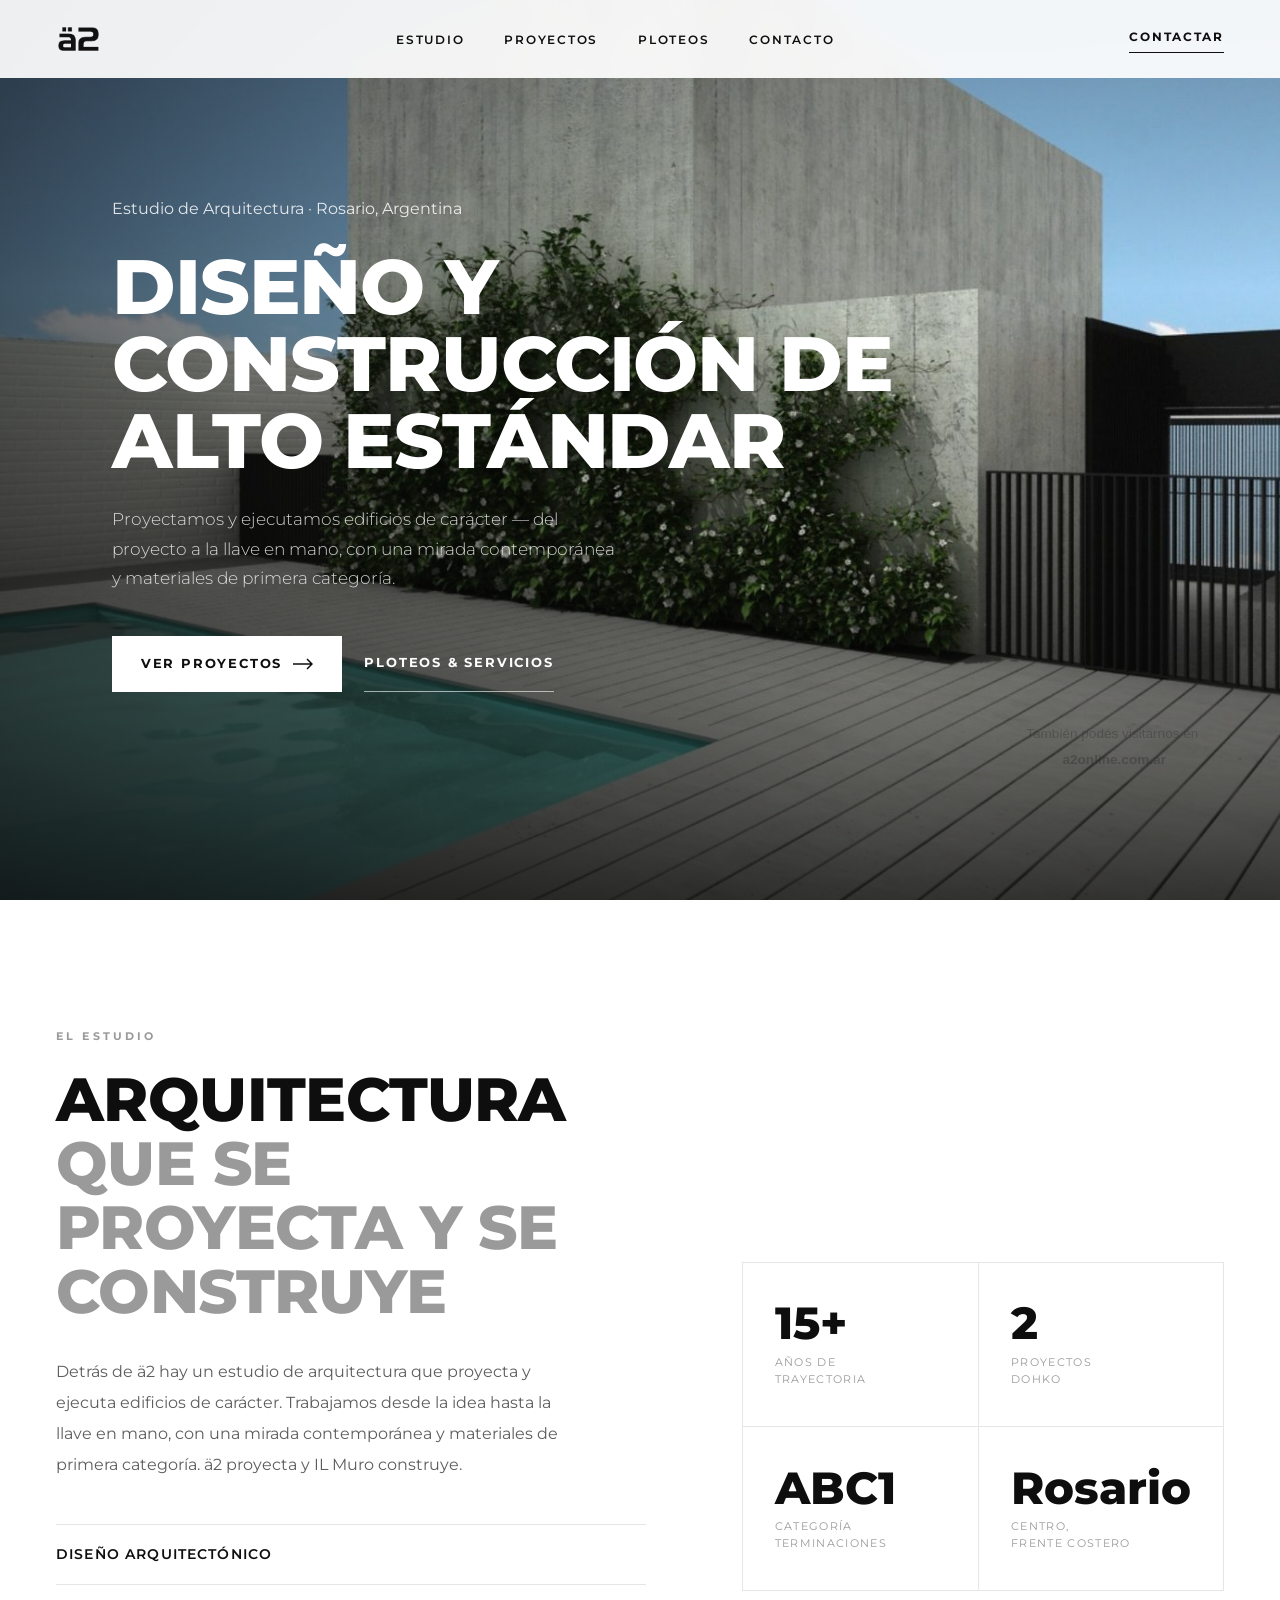
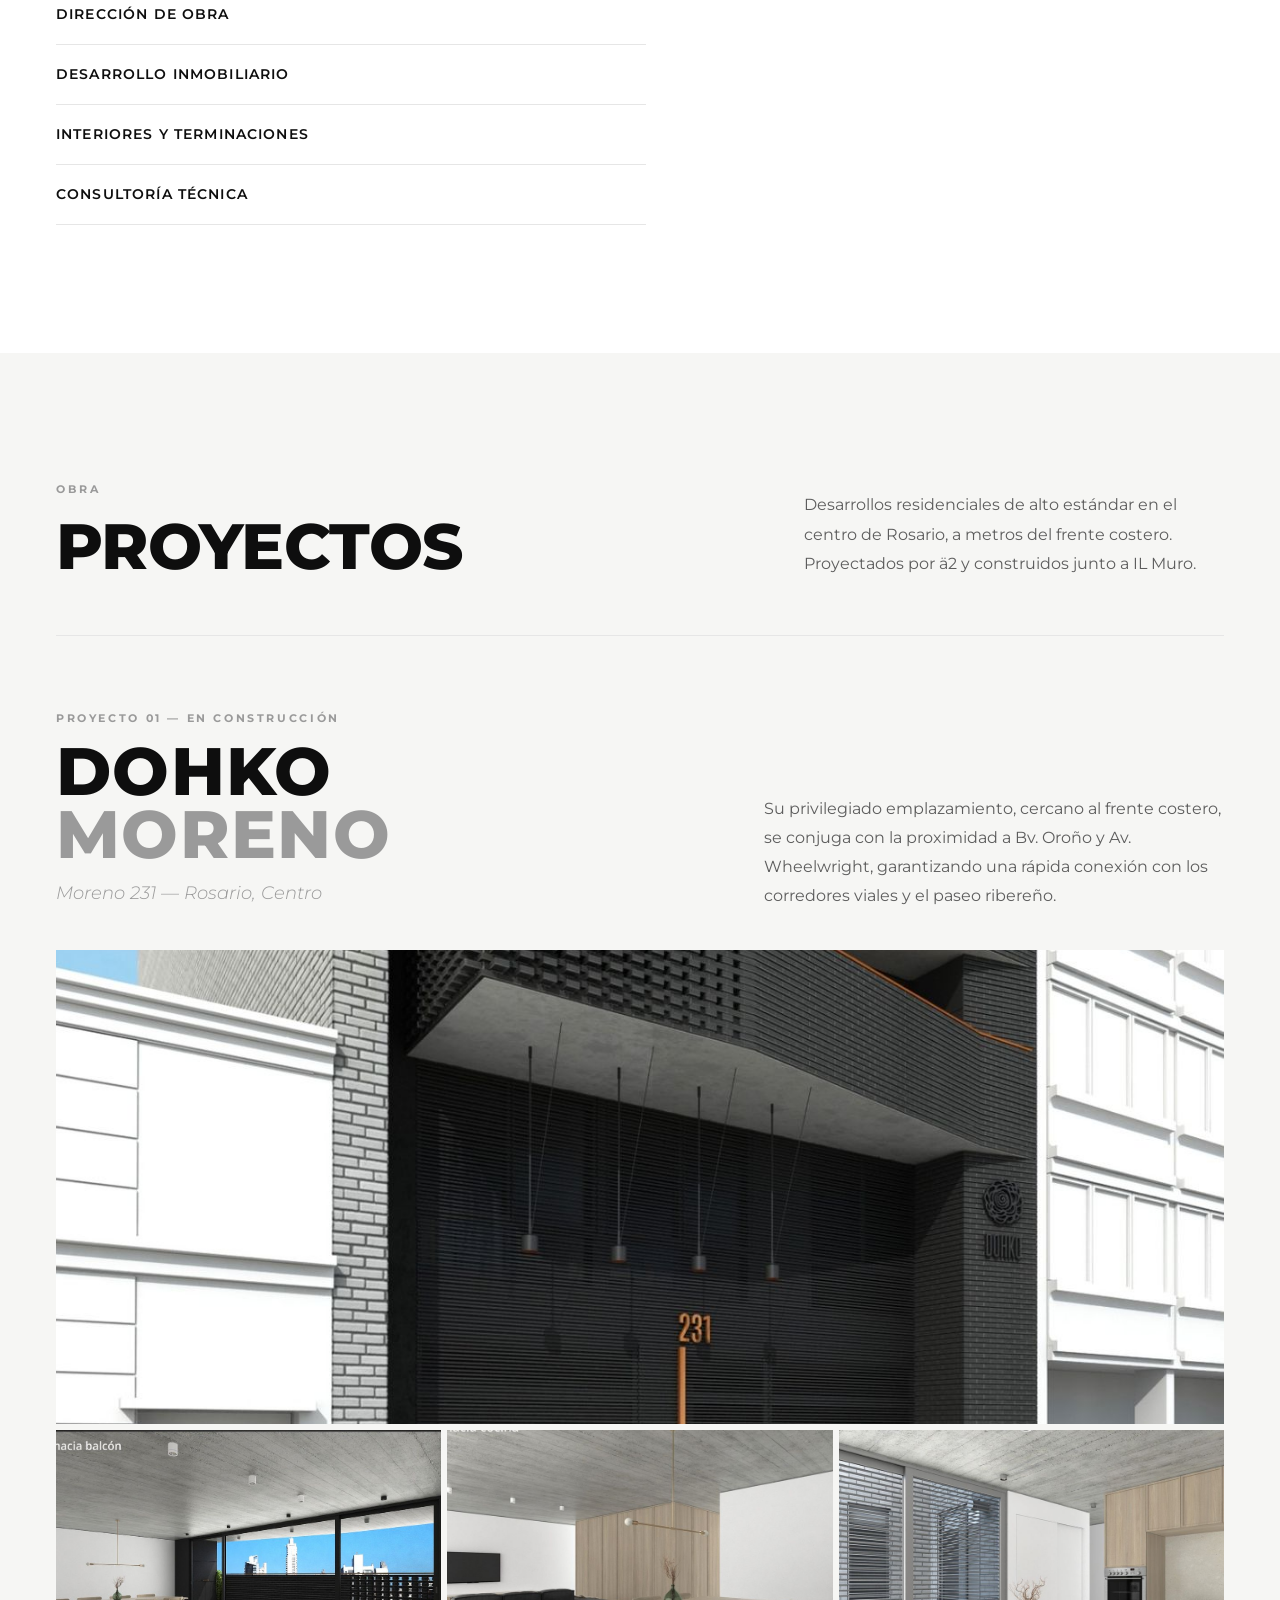
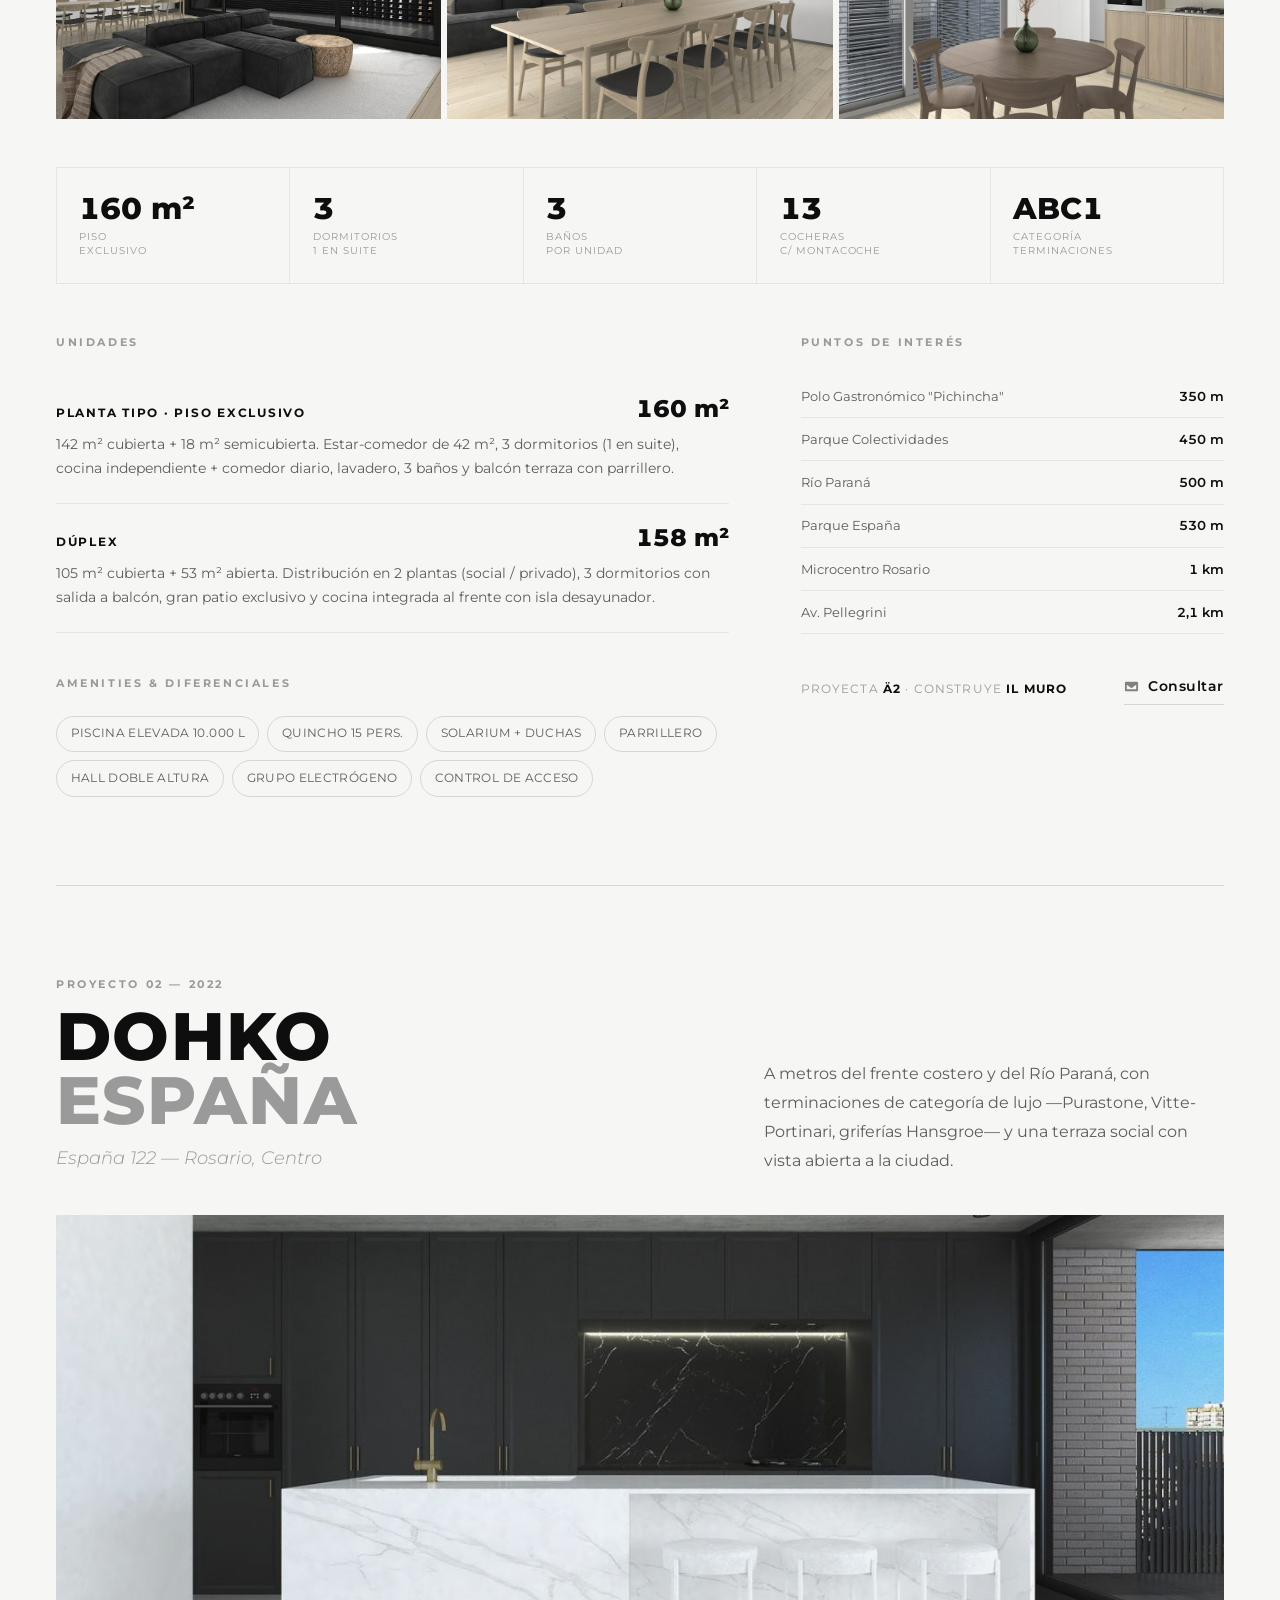
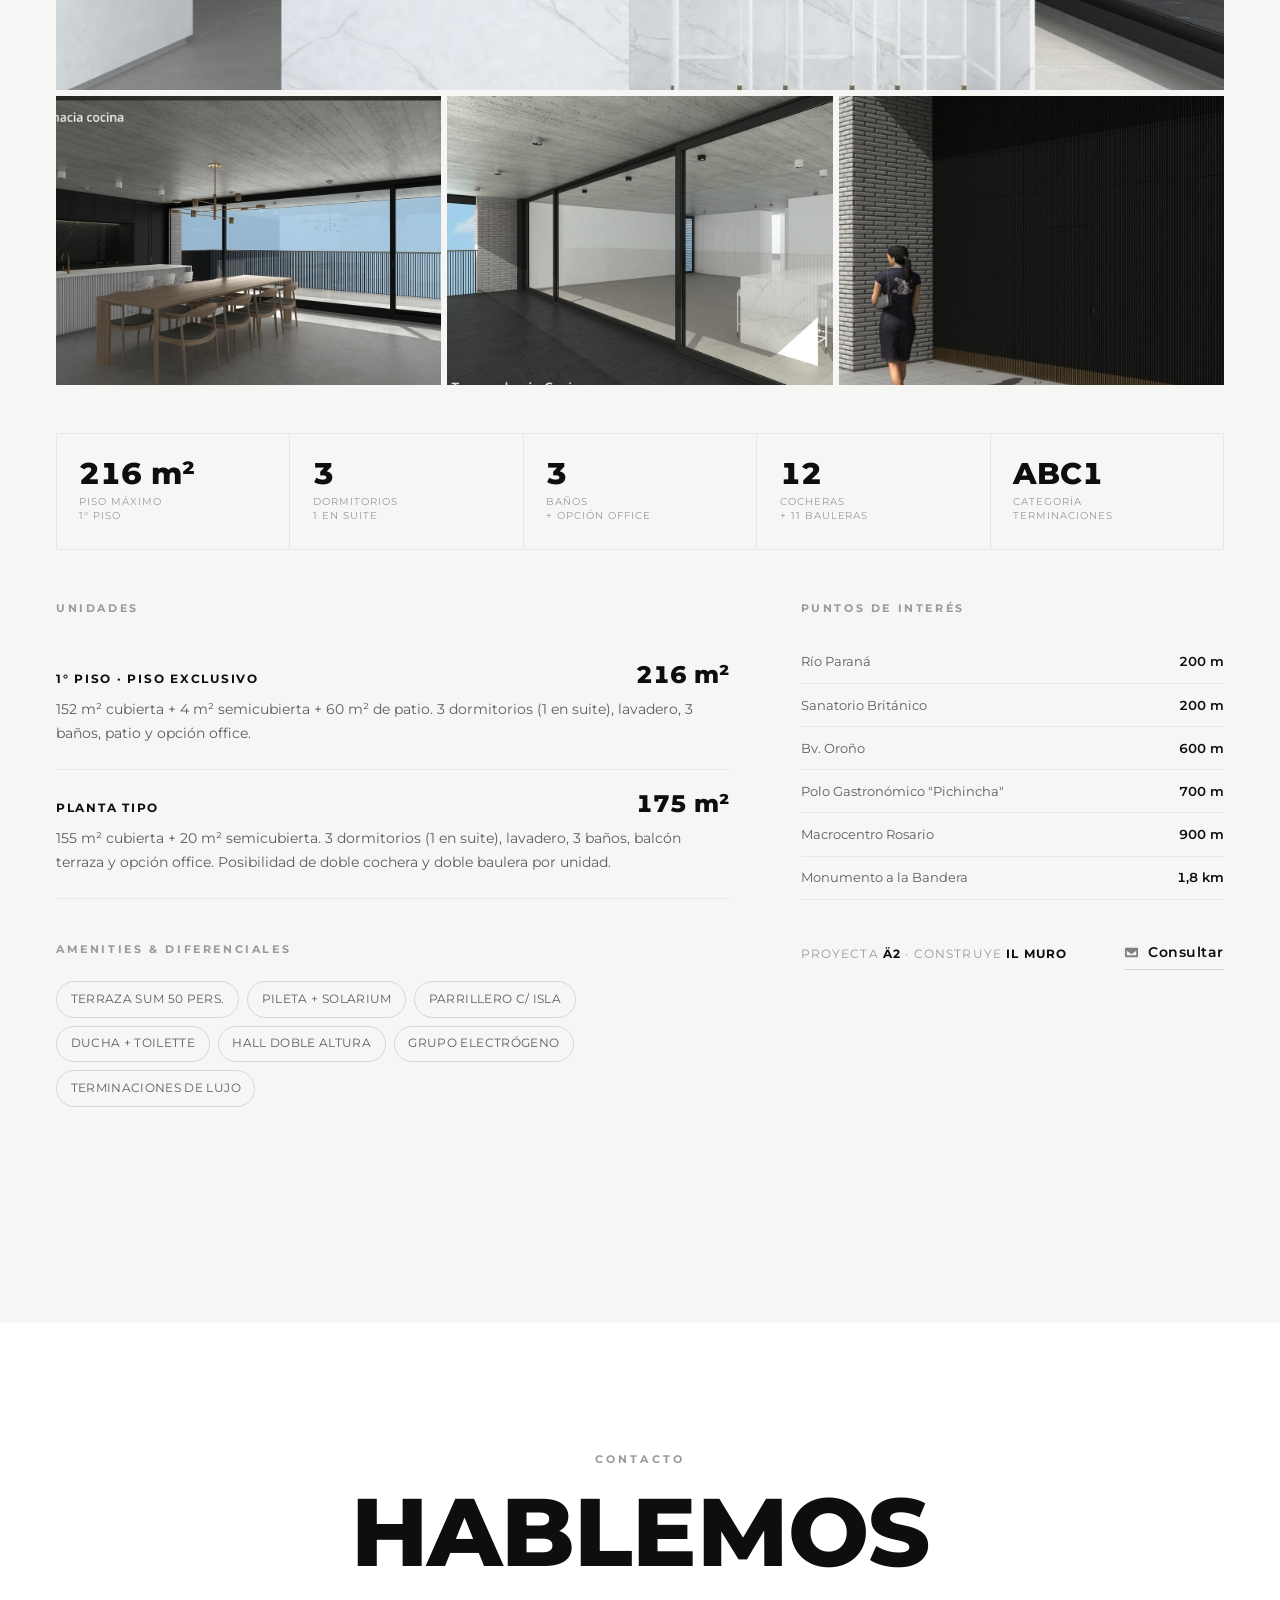
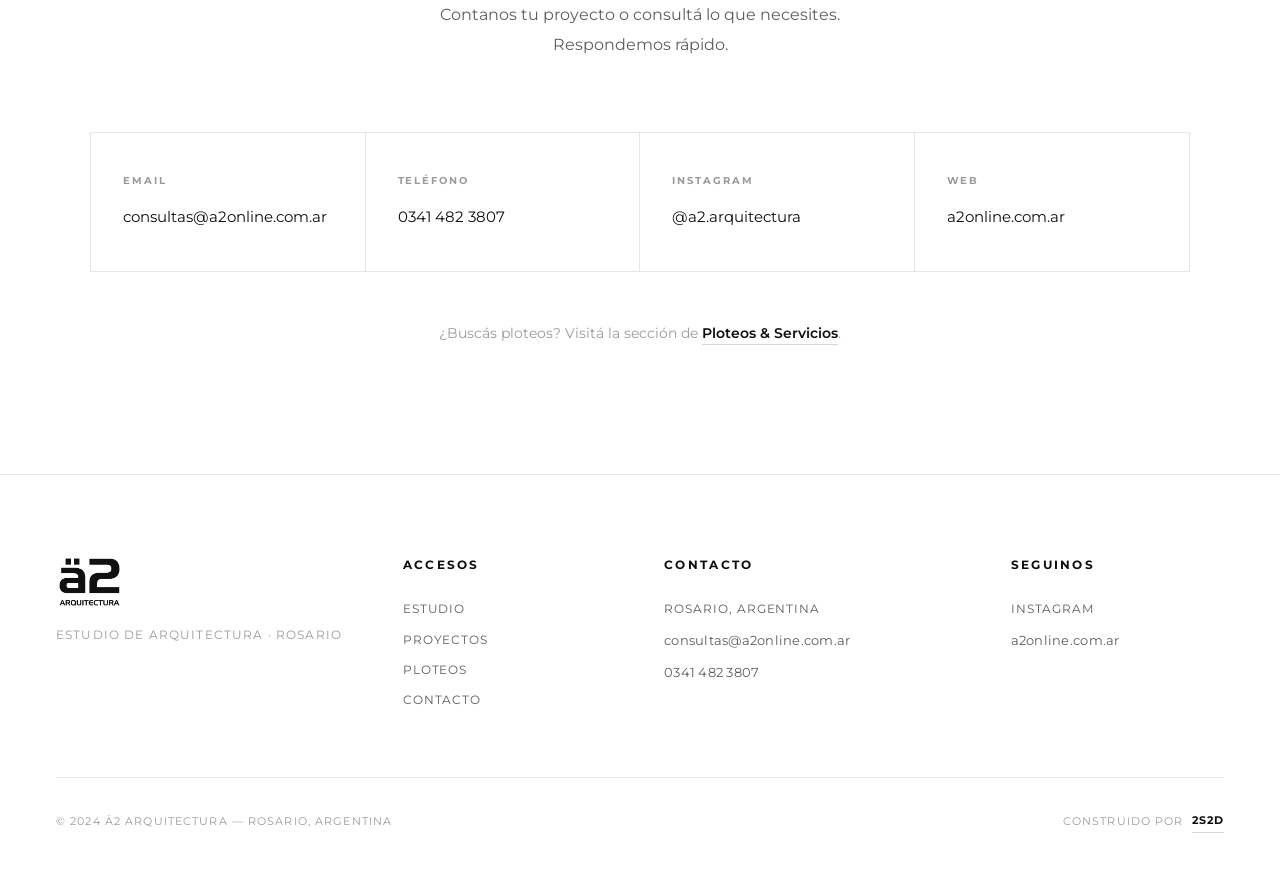
==== commit 75a6d428: "Merge origin/main — rediseño multipágina supersede cambios previos de index.html" ====
--- a/index.html
+++ b/index.html
@@ -42,7 +42,11 @@
         <a href="ploteos.html" class="btn-ghost">Ploteos &amp; servicios</a>
       </div>
     </div>
-  </section>
+    <div class="reveal" style="text-align:center;margin-top:3rem;opacity:0.4;">
+      <p style="font-family:'Barlow',sans-serif;font-size:0.85rem;color:var(--dark);">También podés visitarnos en &nbsp;<a href="https://a2online.com.ar" target="_blank" style="color:var(--teal-dark);font-weight:600;text-decoration:none;">a2online.com.ar</a></p>
+    </div>
+  </div>
+</section>
 
   <!-- ESTUDIO -->
   <section id="estudio">
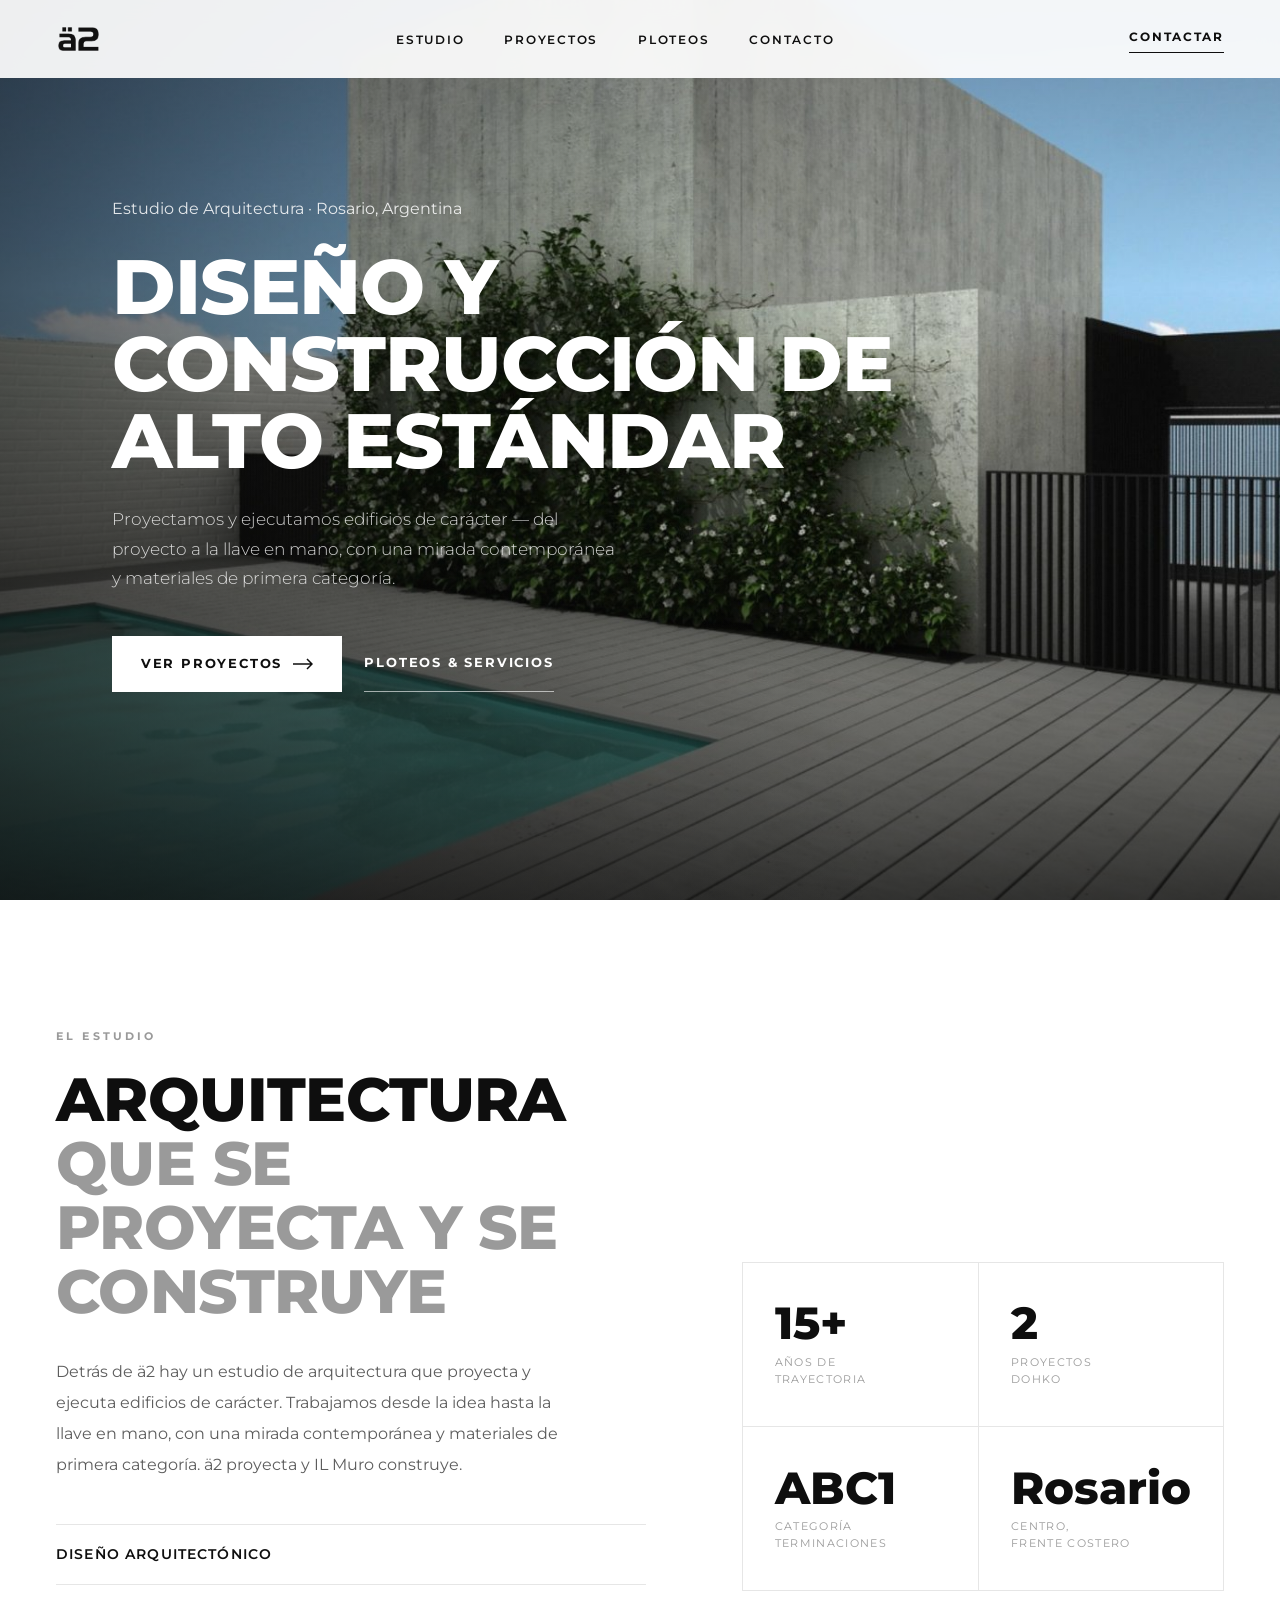
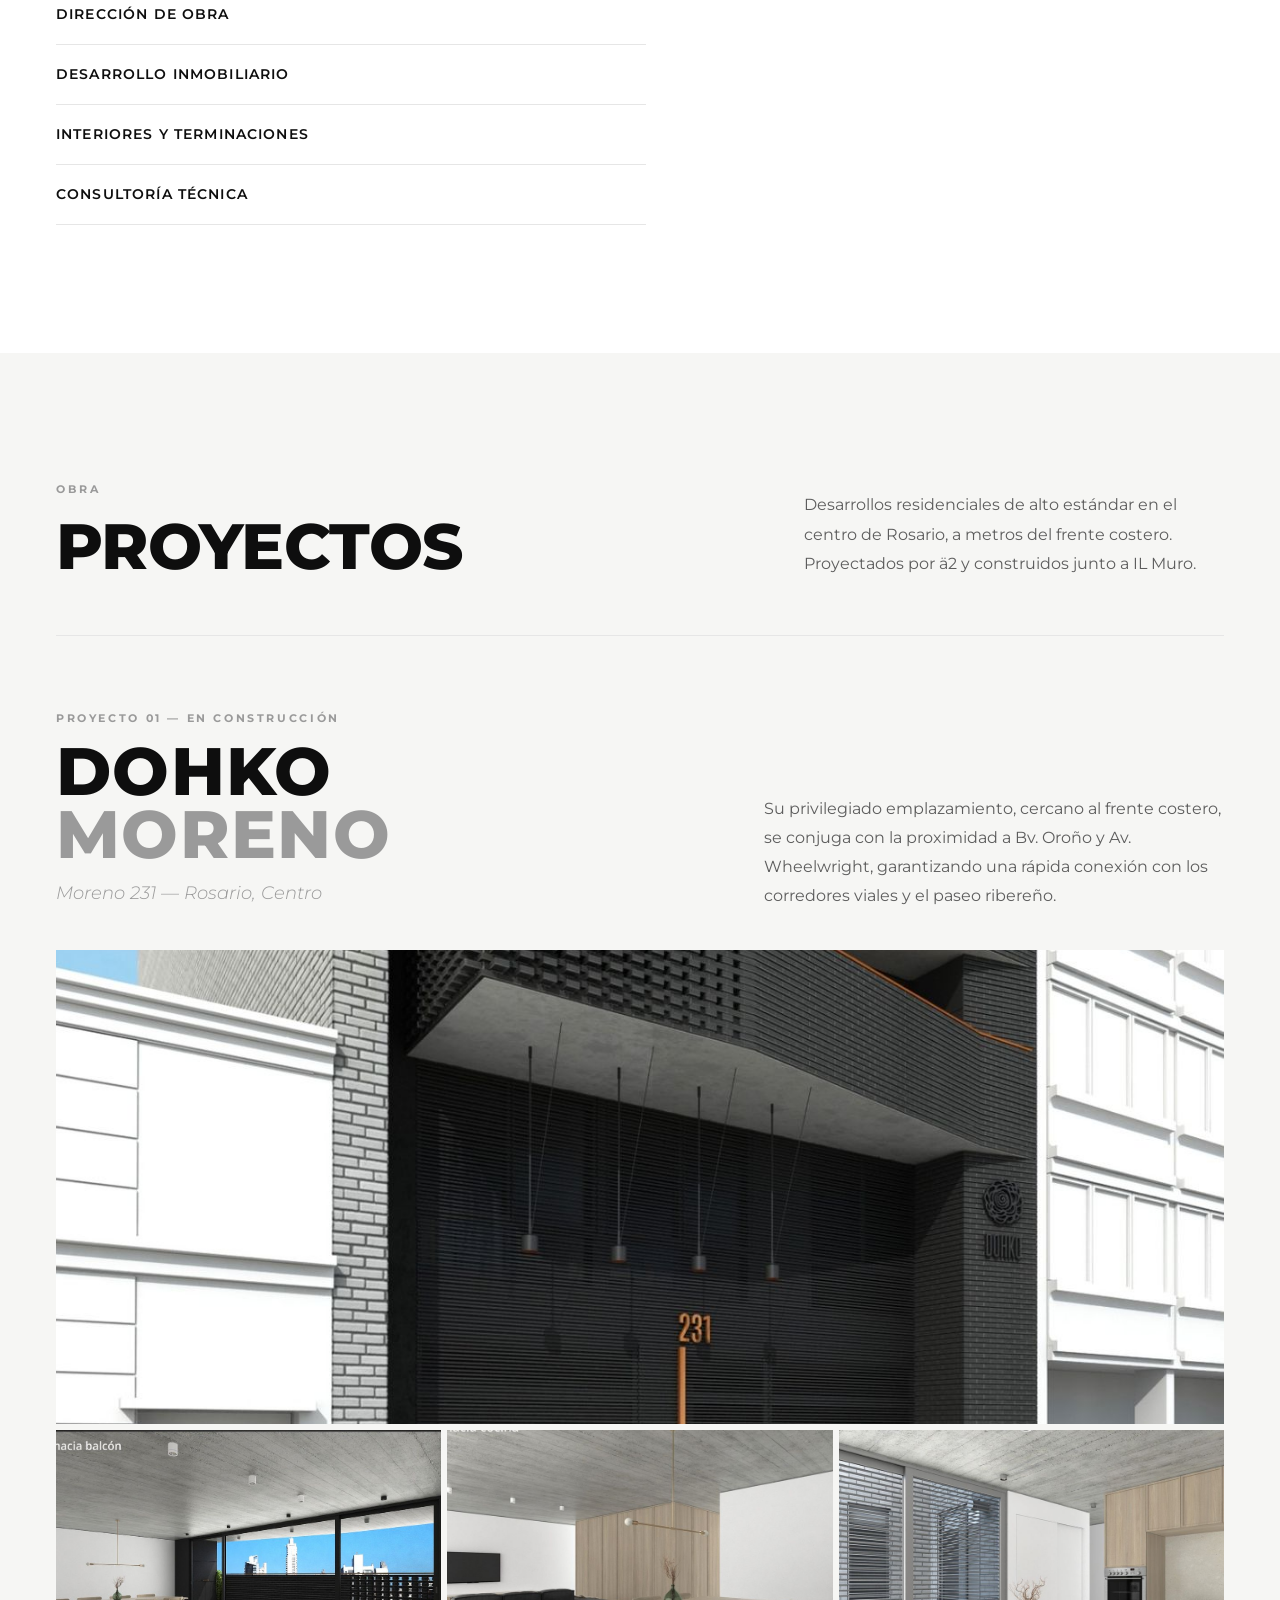
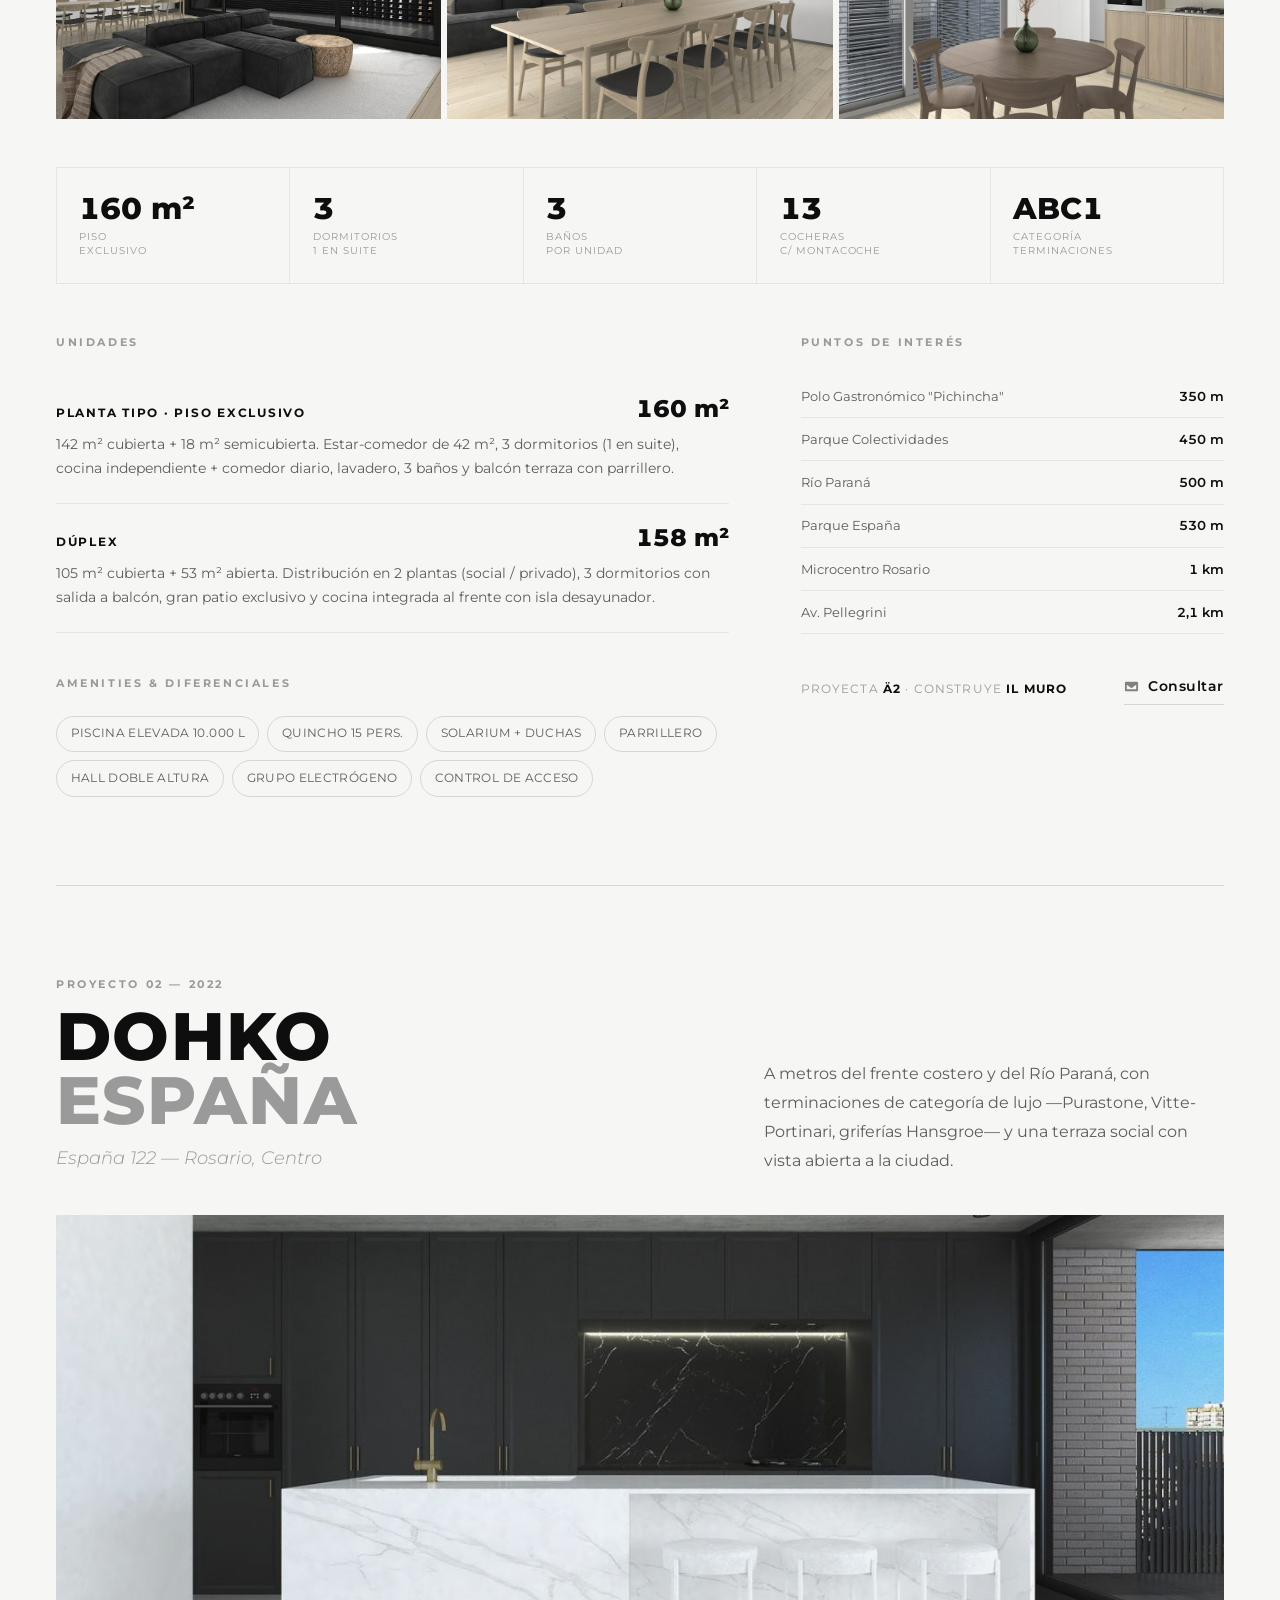
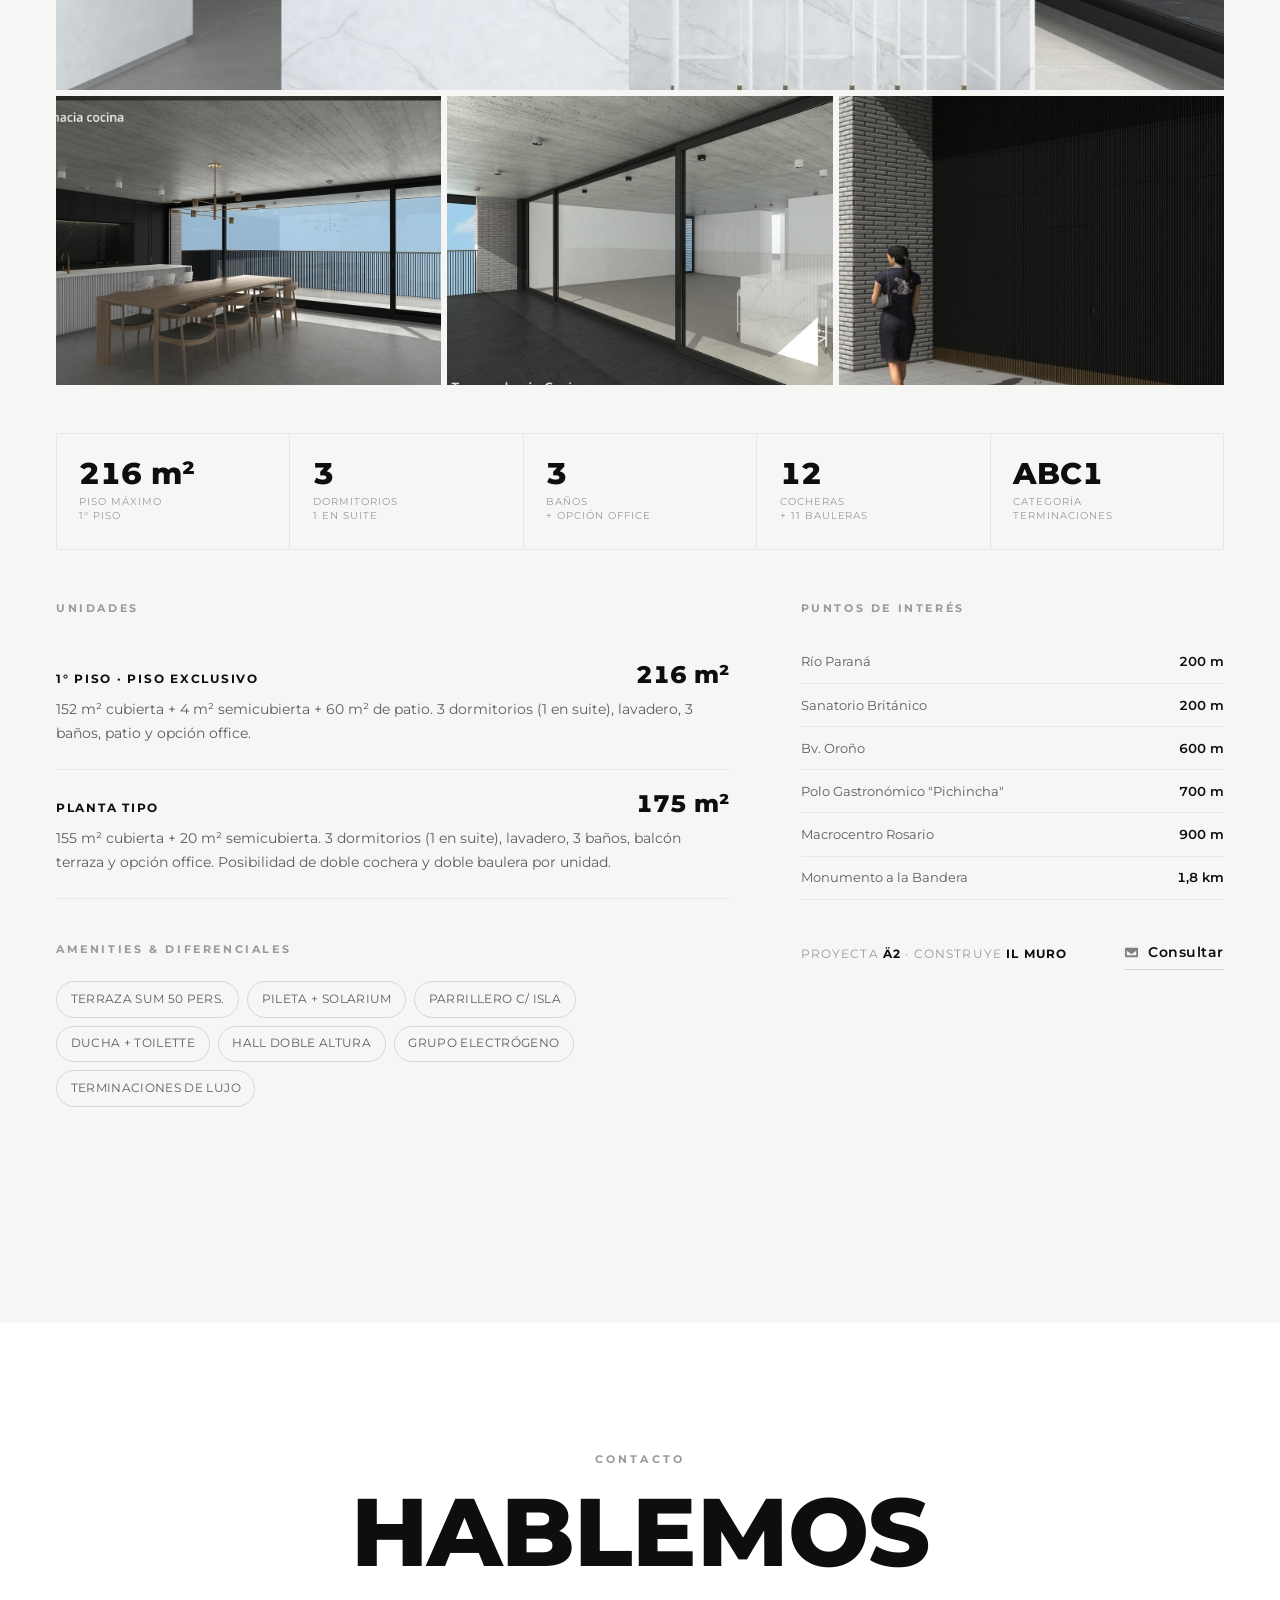
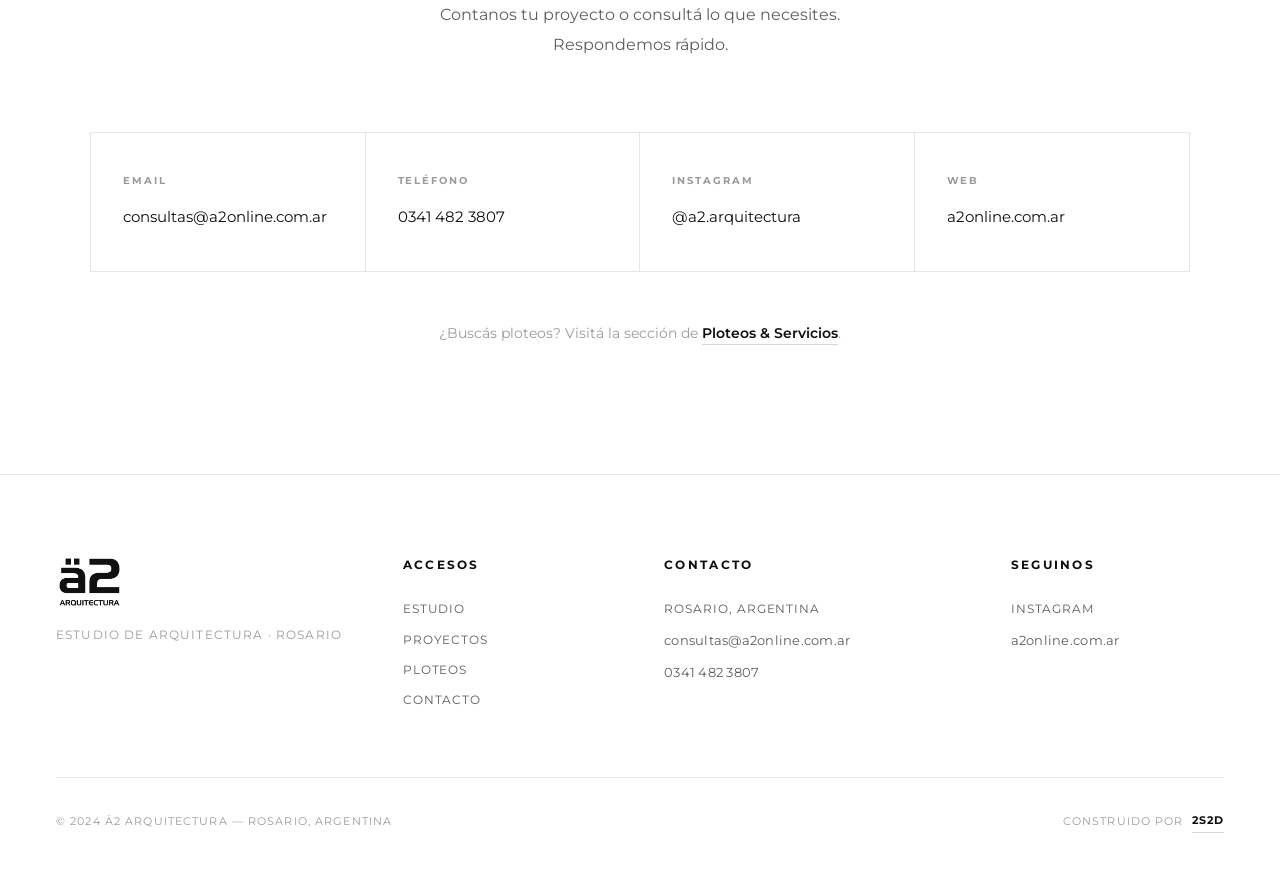
==== commit abe3f741: "Restaurar index.html del rediseño (limpiar merge) Co-Authored-By: Claude Opus 4.8 <noreply@anthropic" ====
--- a/index.html
+++ b/index.html
@@ -42,11 +42,7 @@
         <a href="ploteos.html" class="btn-ghost">Ploteos &amp; servicios</a>
       </div>
     </div>
-    <div class="reveal" style="text-align:center;margin-top:3rem;opacity:0.4;">
-      <p style="font-family:'Barlow',sans-serif;font-size:0.85rem;color:var(--dark);">También podés visitarnos en &nbsp;<a href="https://a2online.com.ar" target="_blank" style="color:var(--teal-dark);font-weight:600;text-decoration:none;">a2online.com.ar</a></p>
-    </div>
-  </div>
-</section>
+  </section>
 
   <!-- ESTUDIO -->
   <section id="estudio">
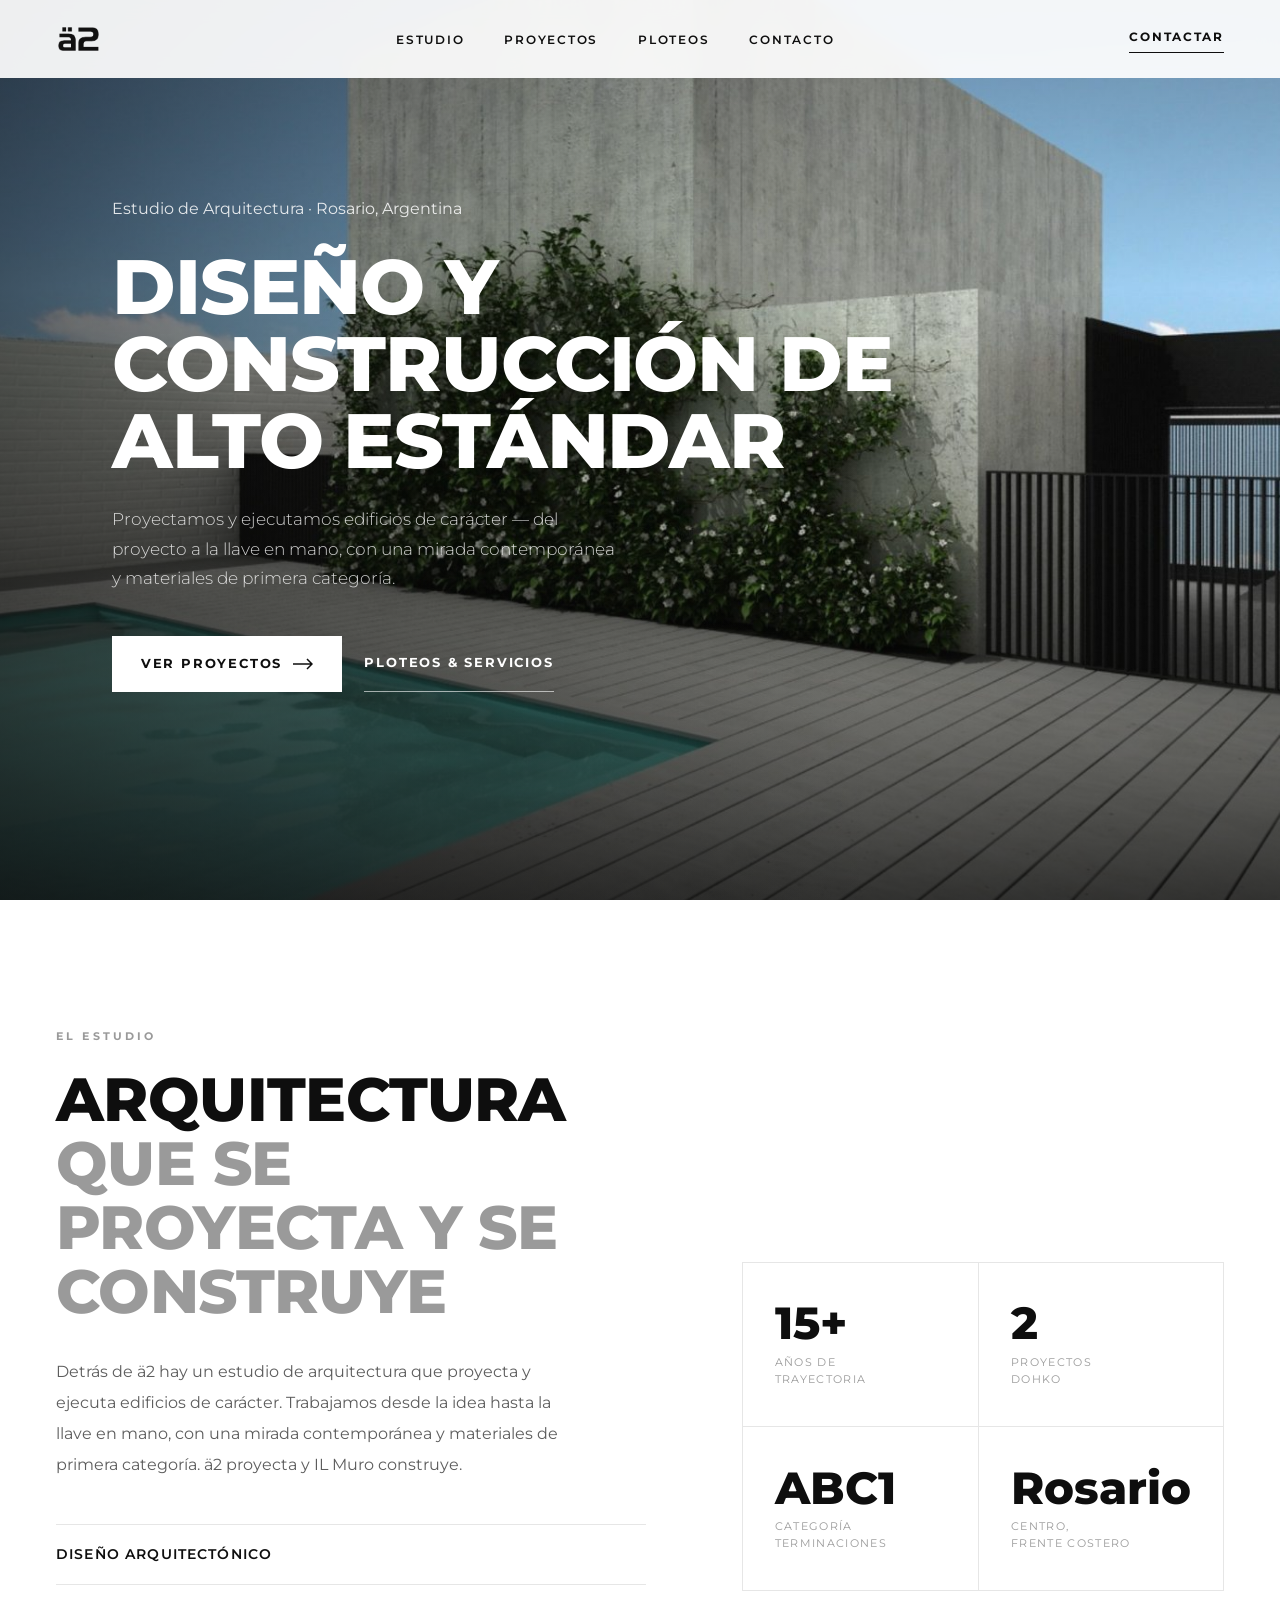
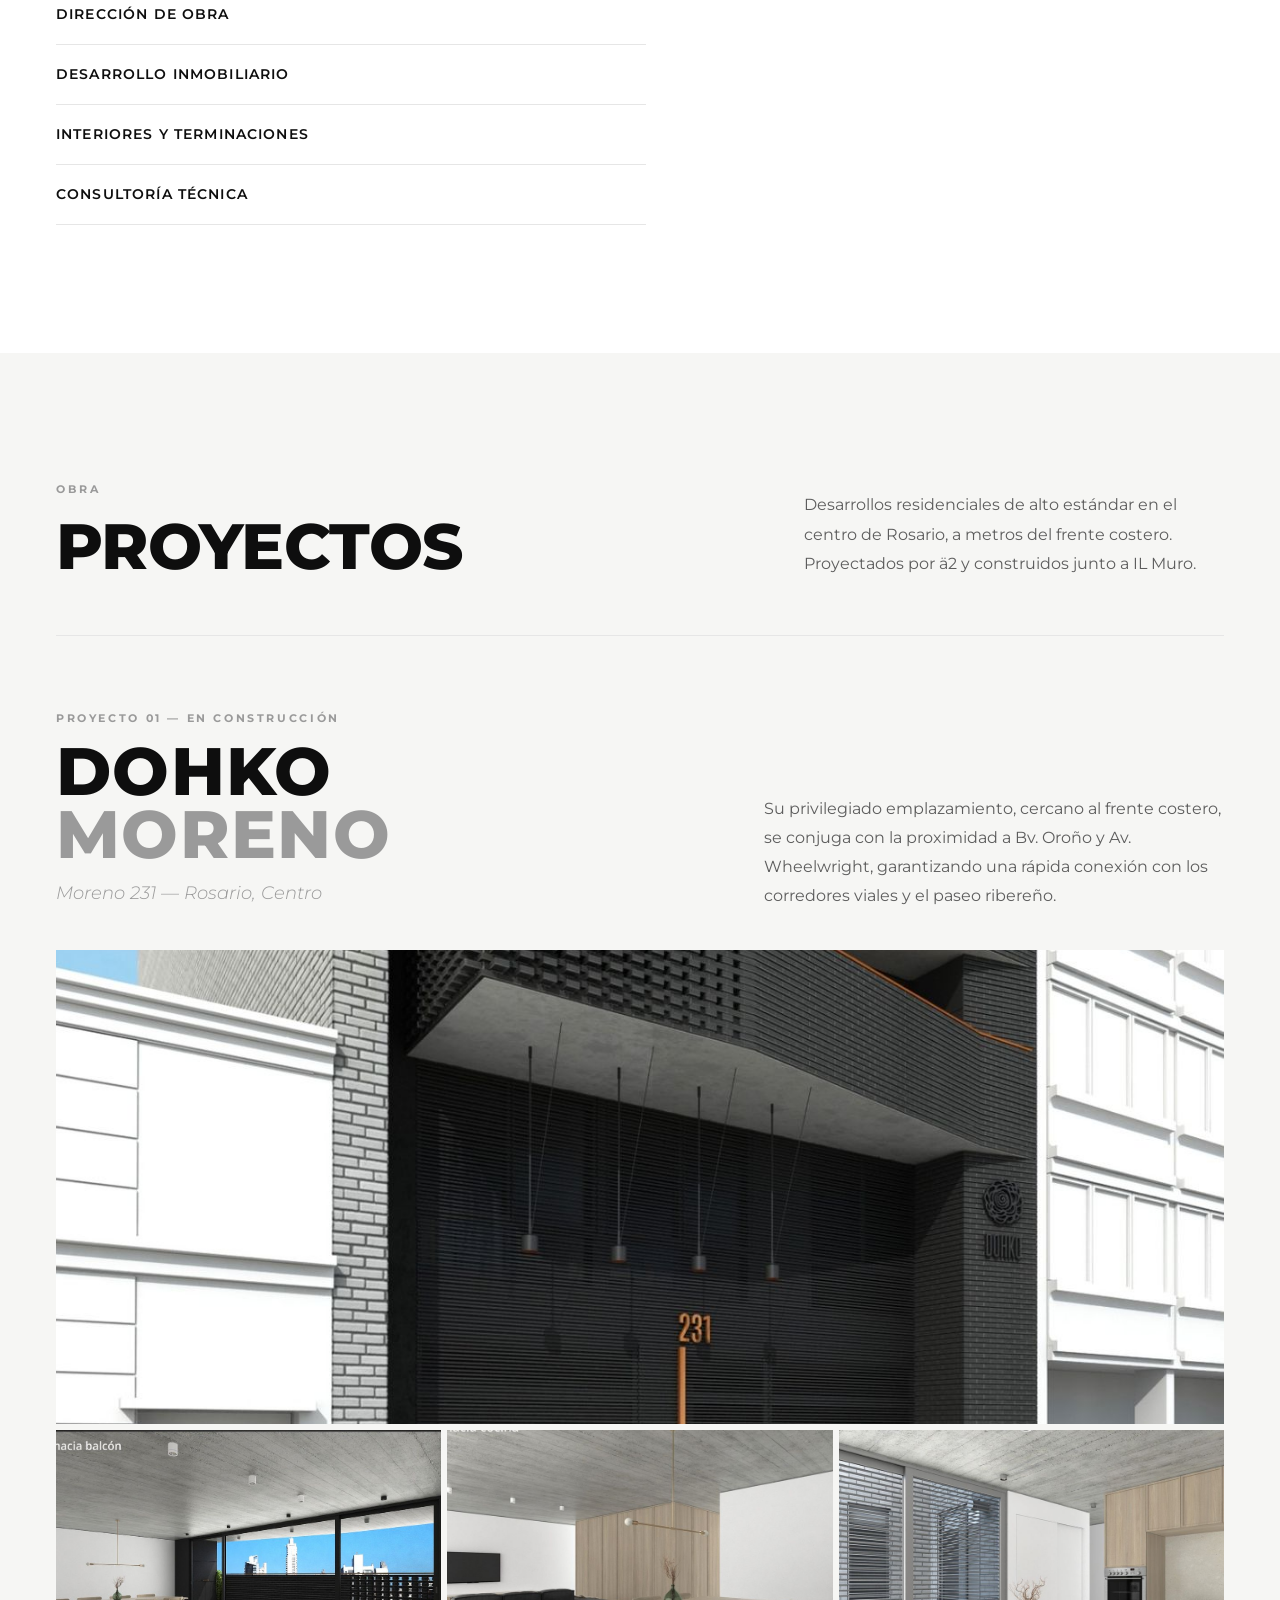
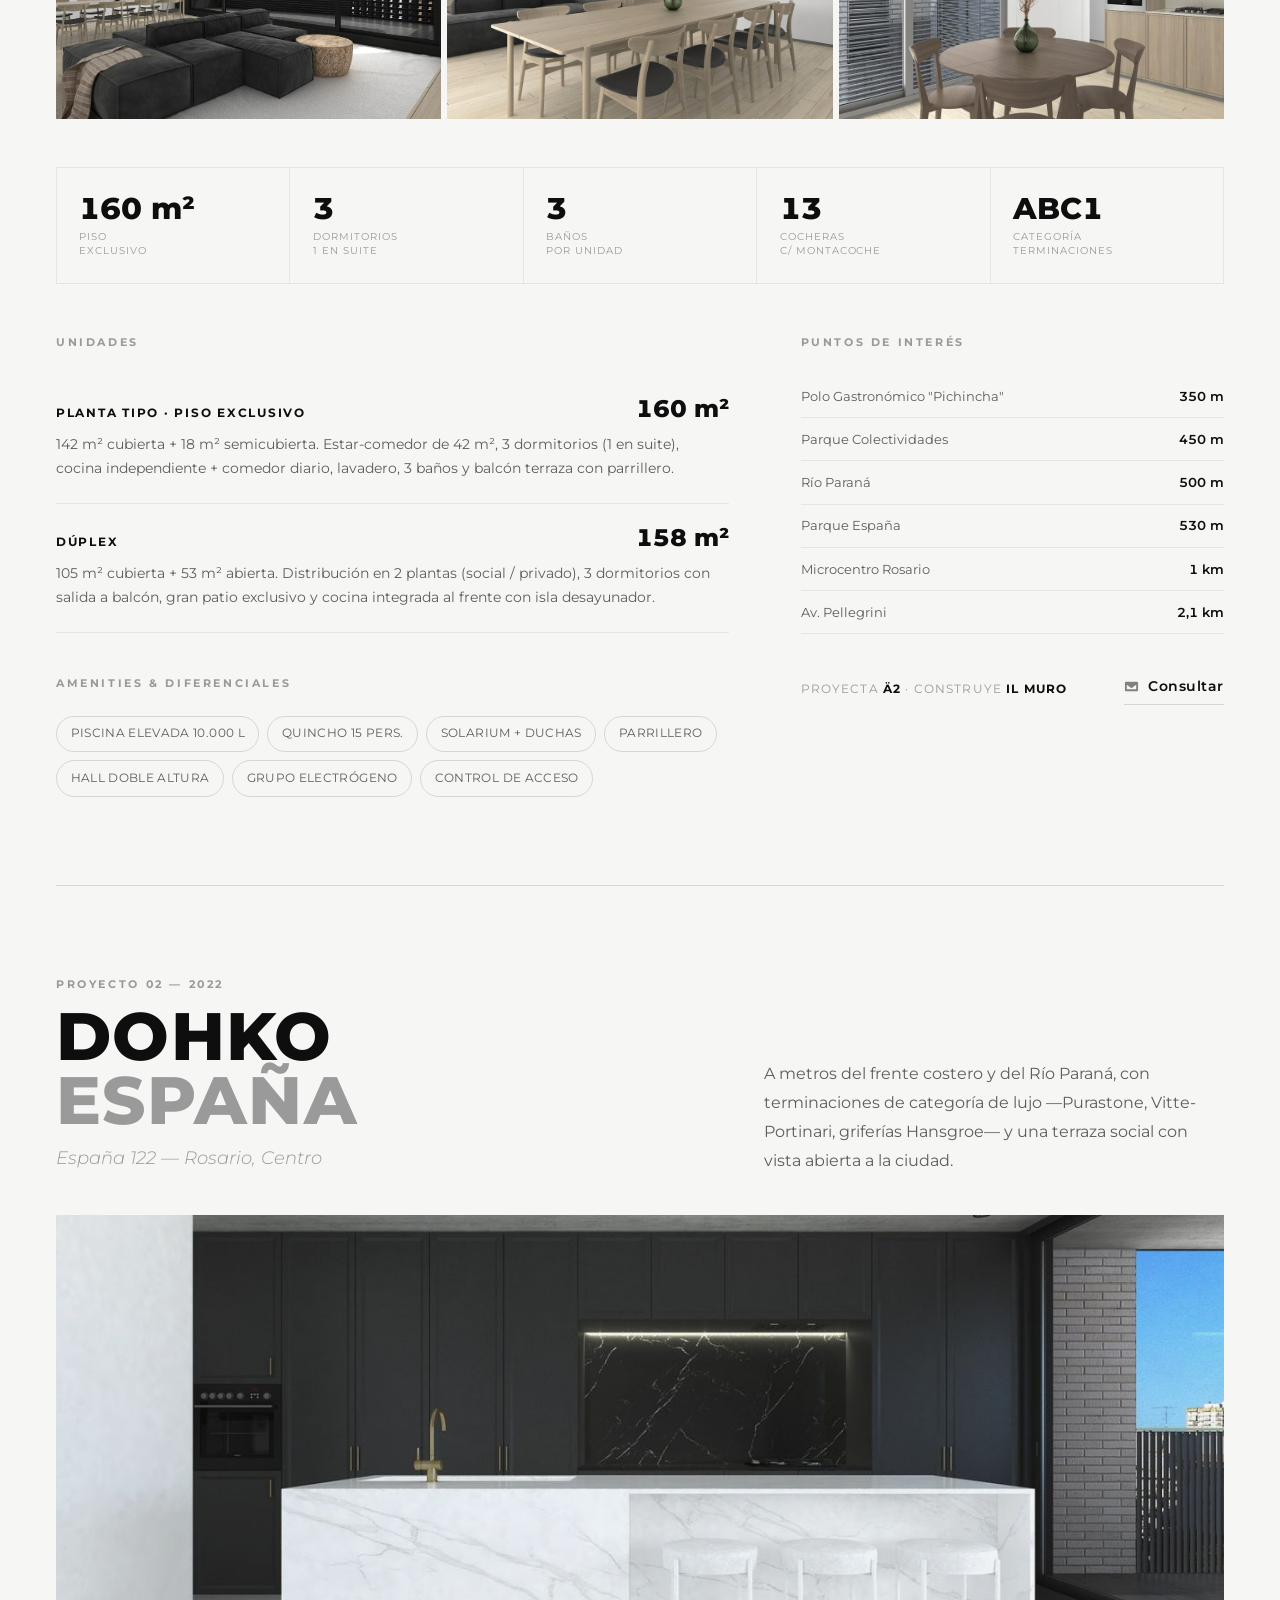
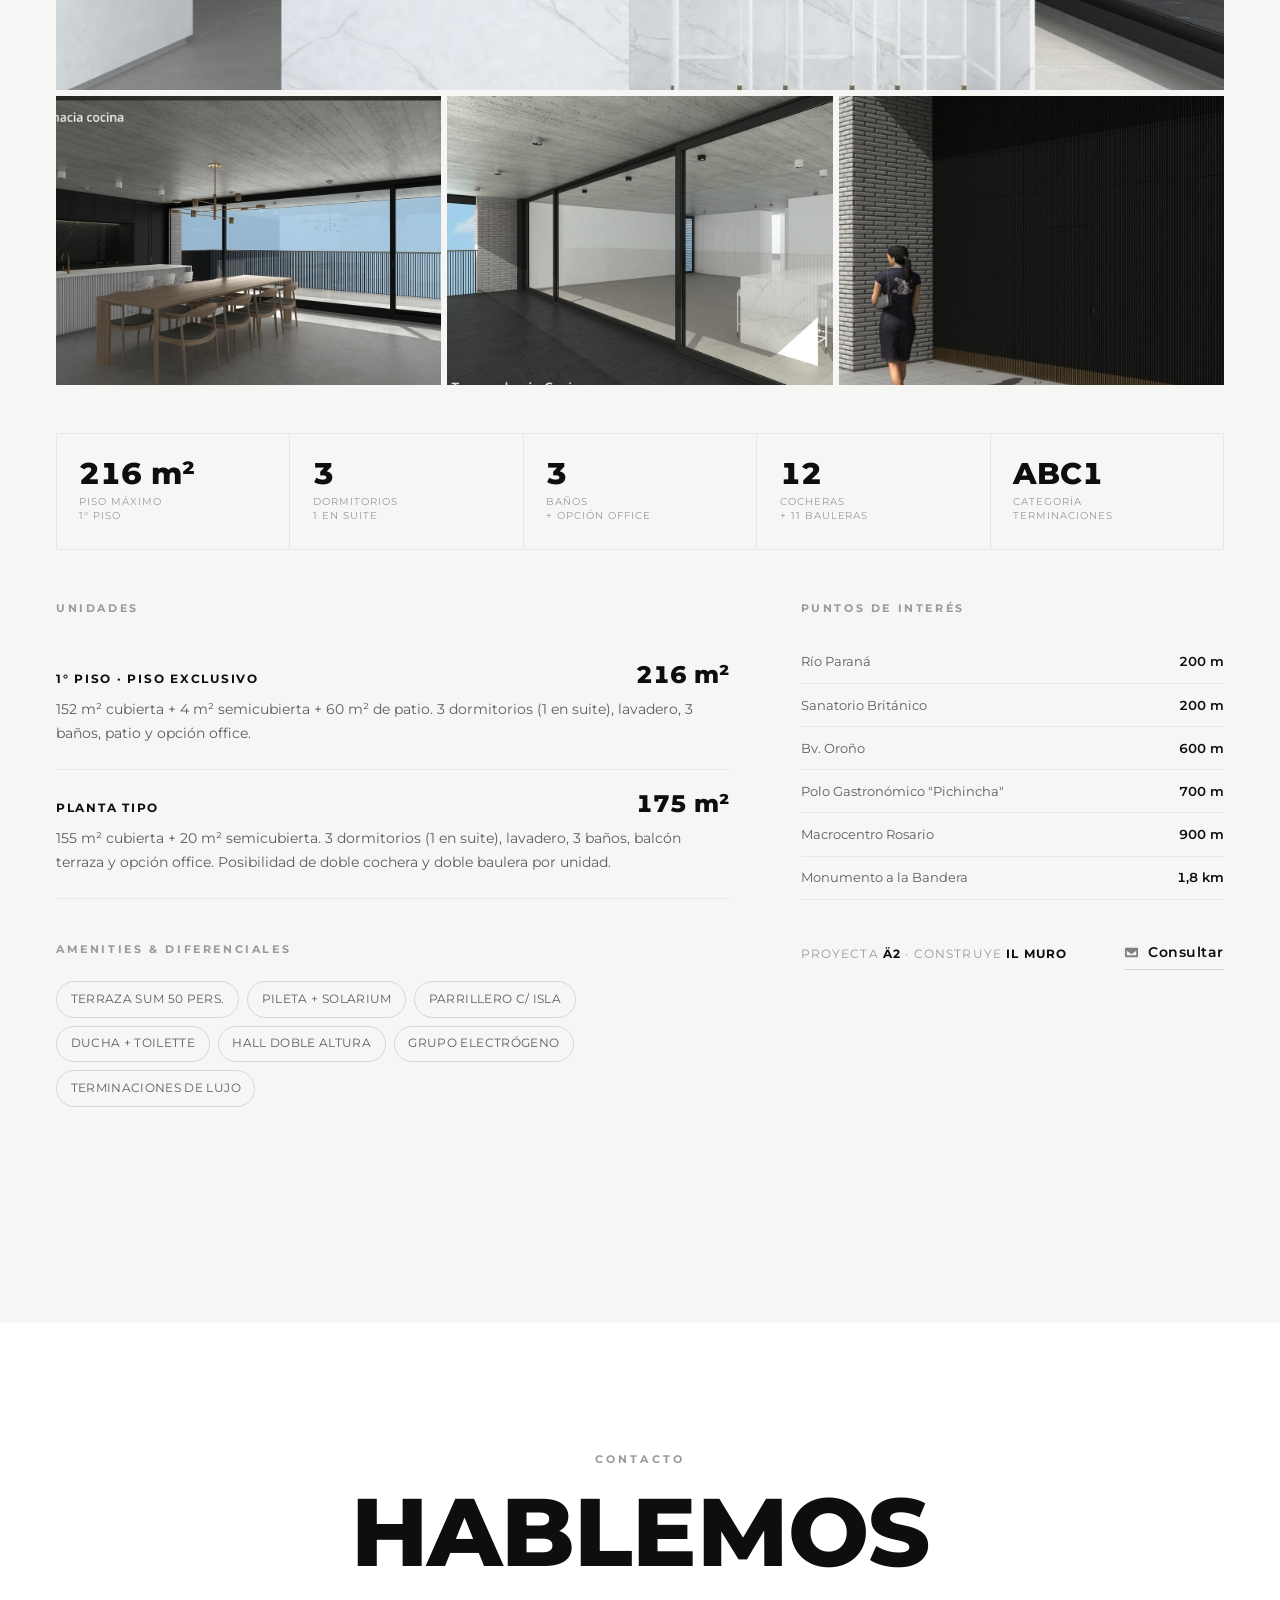
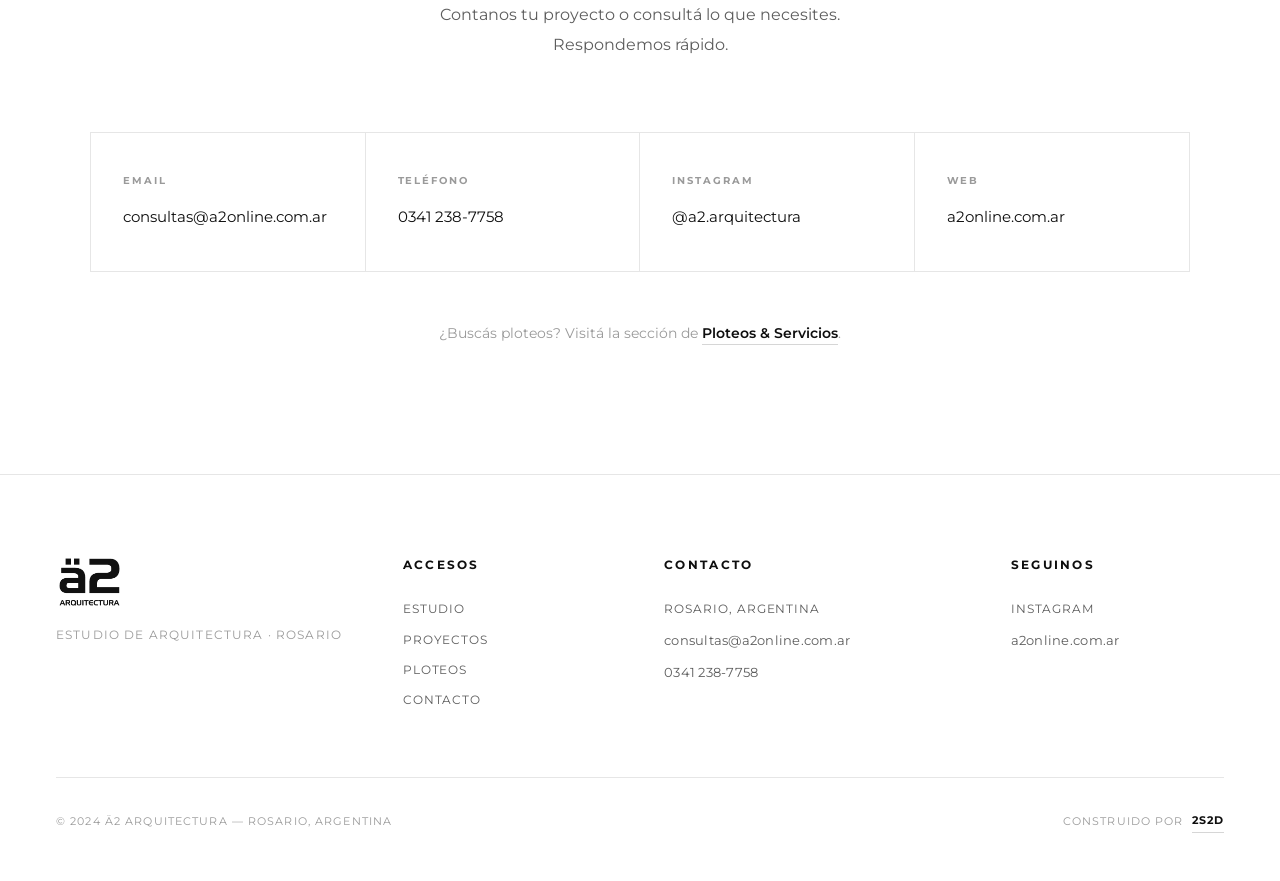
==== commit 9439bf84: "Actualizar teléfono a 0341 238-7758 Co-Authored-By: Claude Opus 4.8 <noreply@anthropic.com>" ====
--- a/index.html
+++ b/index.html
@@ -239,7 +239,7 @@
         </div>
         <div class="contact-item">
           <div class="ci-label">Teléfono</div>
-          <a href="tel:+543414823807">0341 482 3807</a>
+          <a href="tel:+543412387758">0341 238-7758</a>
         </div>
         <div class="contact-item">
           <div class="ci-label">Instagram</div>
@@ -273,7 +273,7 @@
         <div class="footer-col-title">Contacto</div>
         <p>Rosario, Argentina</p>
         <a class="lower" href="mailto:consultas@a2online.com.ar">consultas@a2online.com.ar</a>
-        <a class="lower" href="tel:+543414823807">0341 482 3807</a>
+        <a class="lower" href="tel:+543412387758">0341 238-7758</a>
       </div>
       <div class="footer-col">
         <div class="footer-col-title">Seguinos</div>
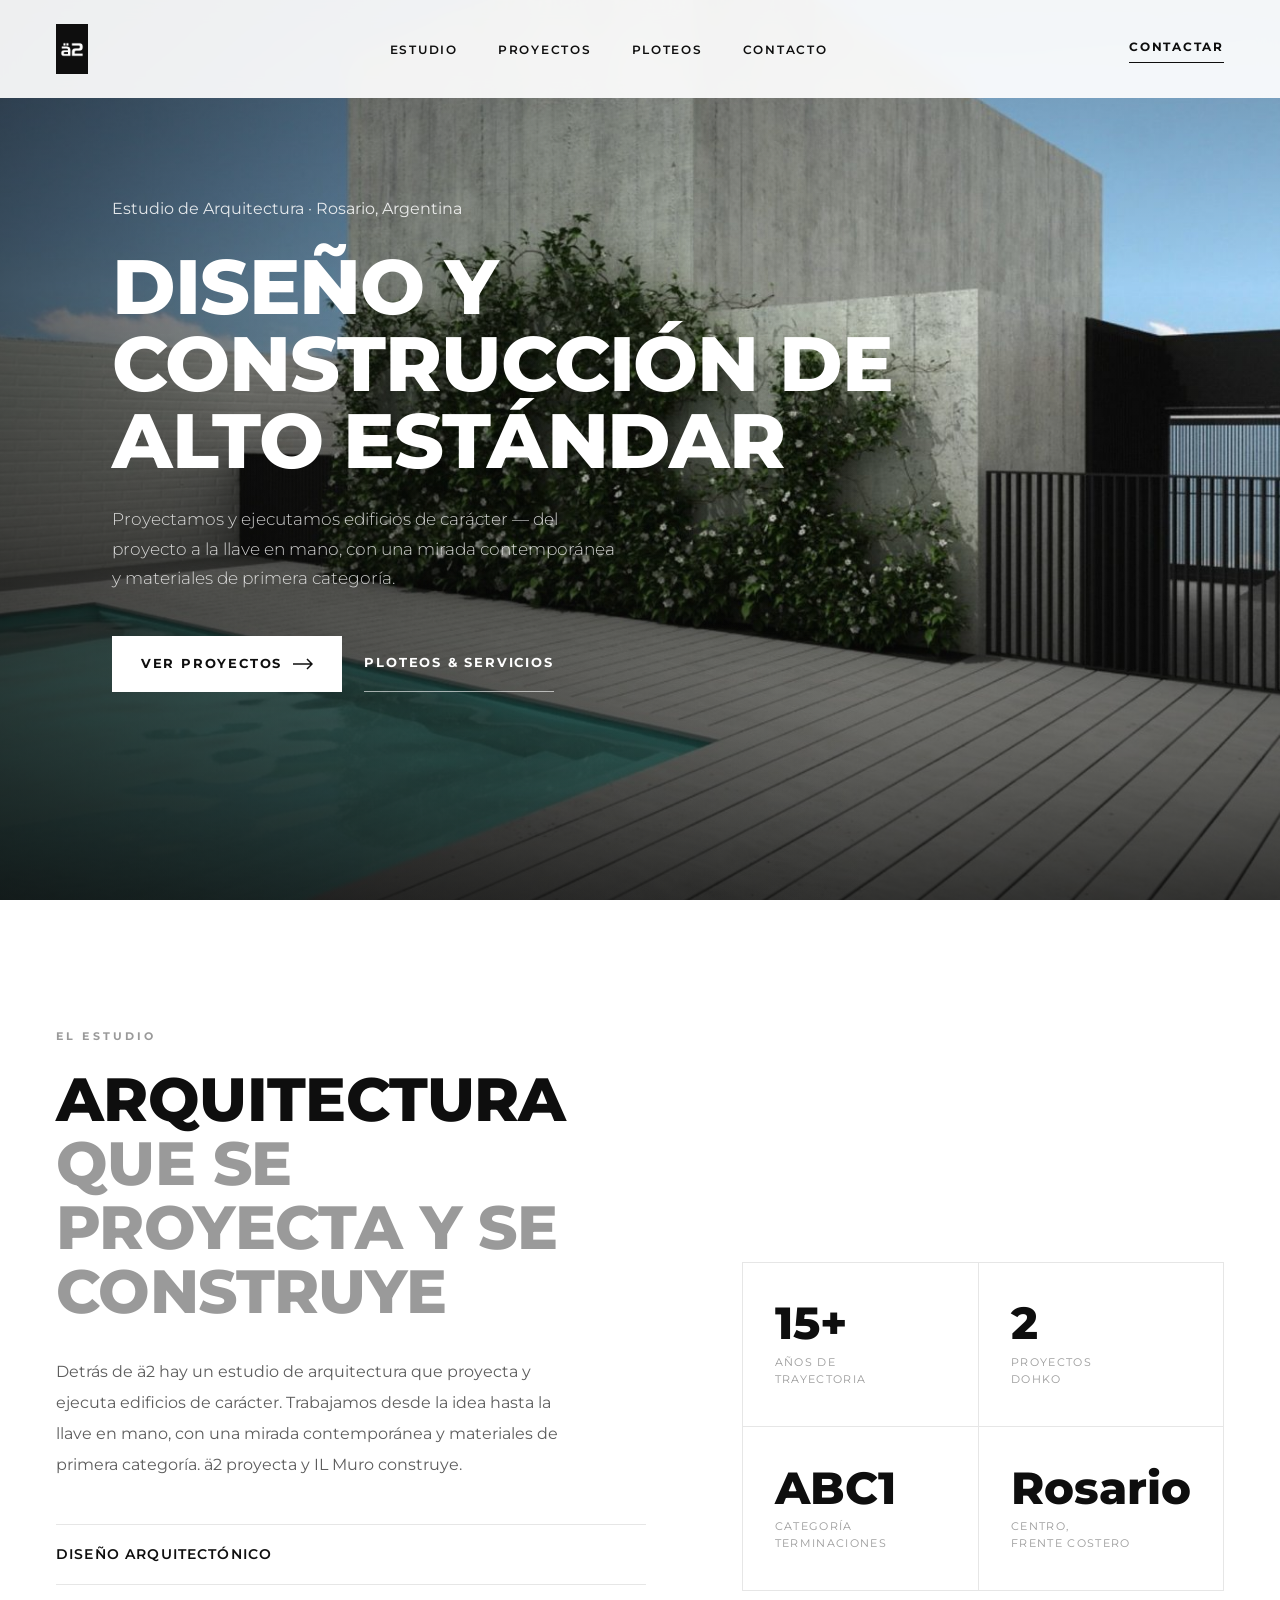
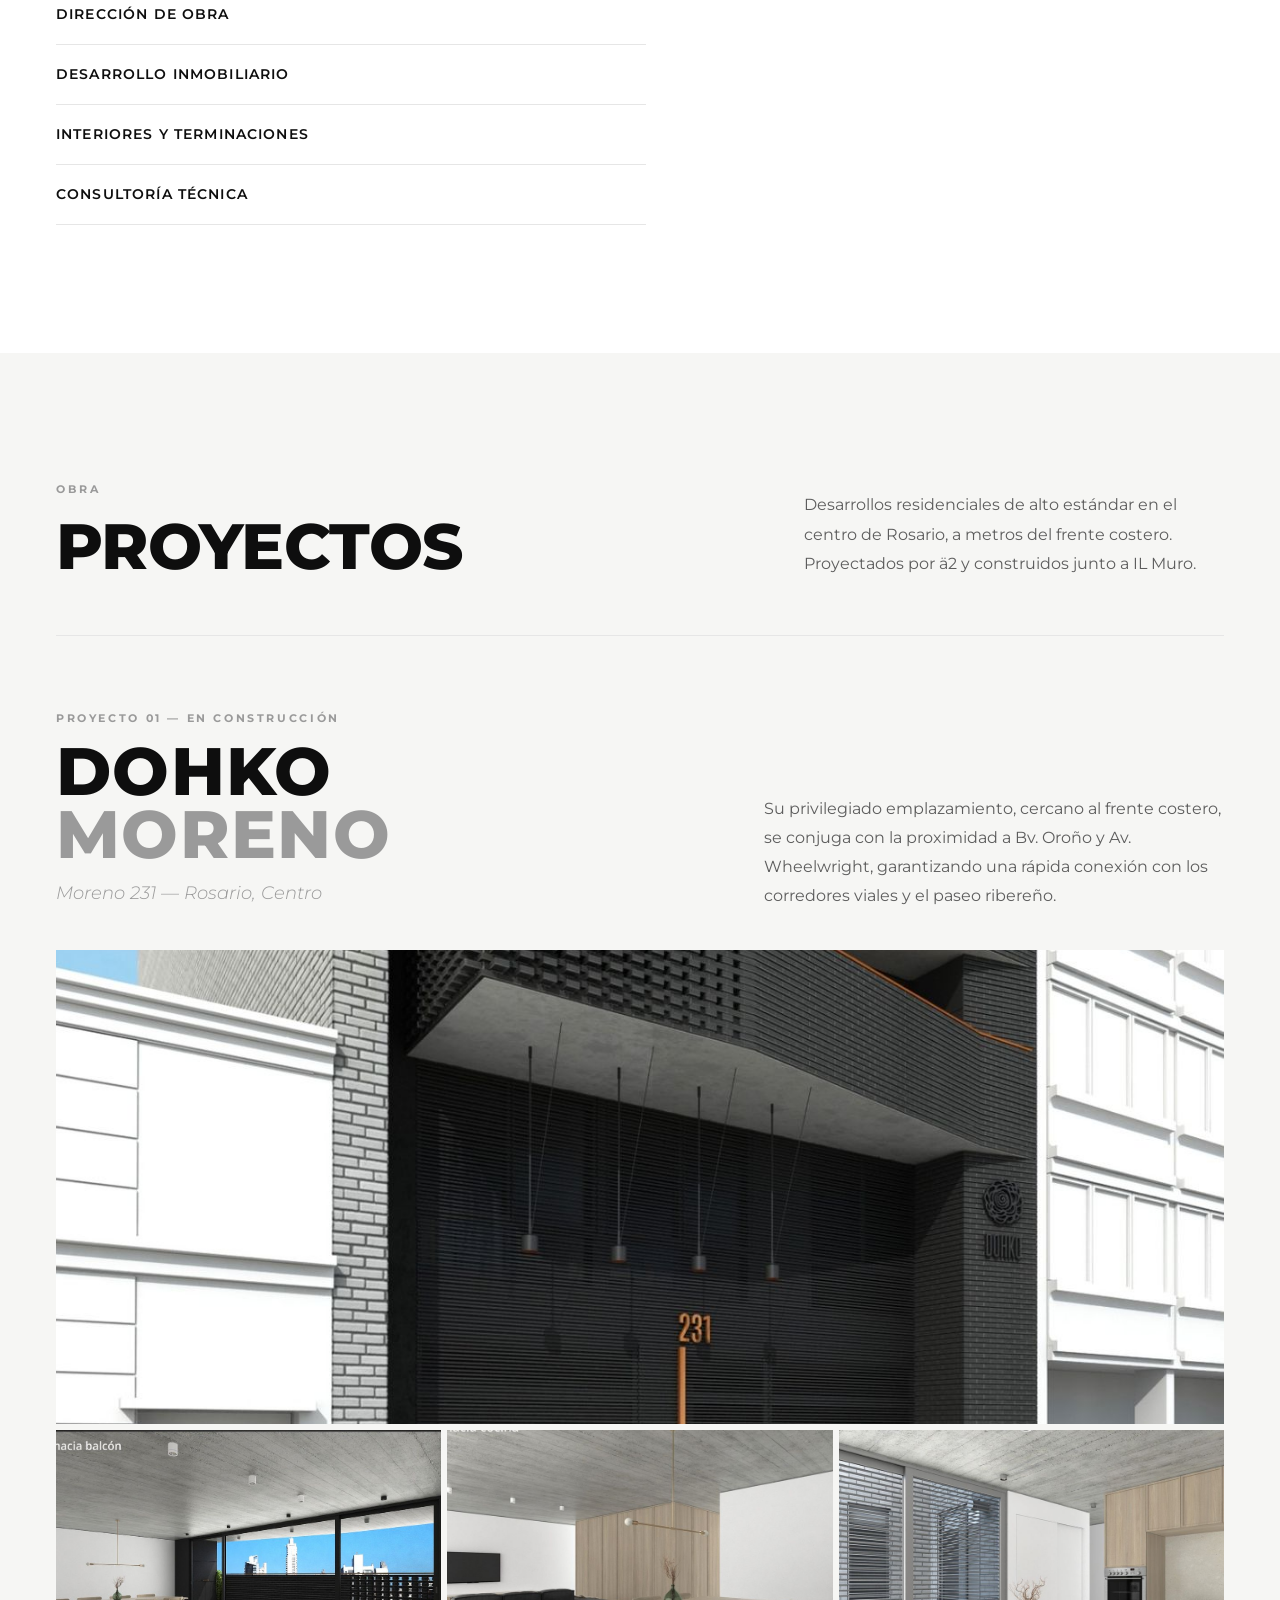
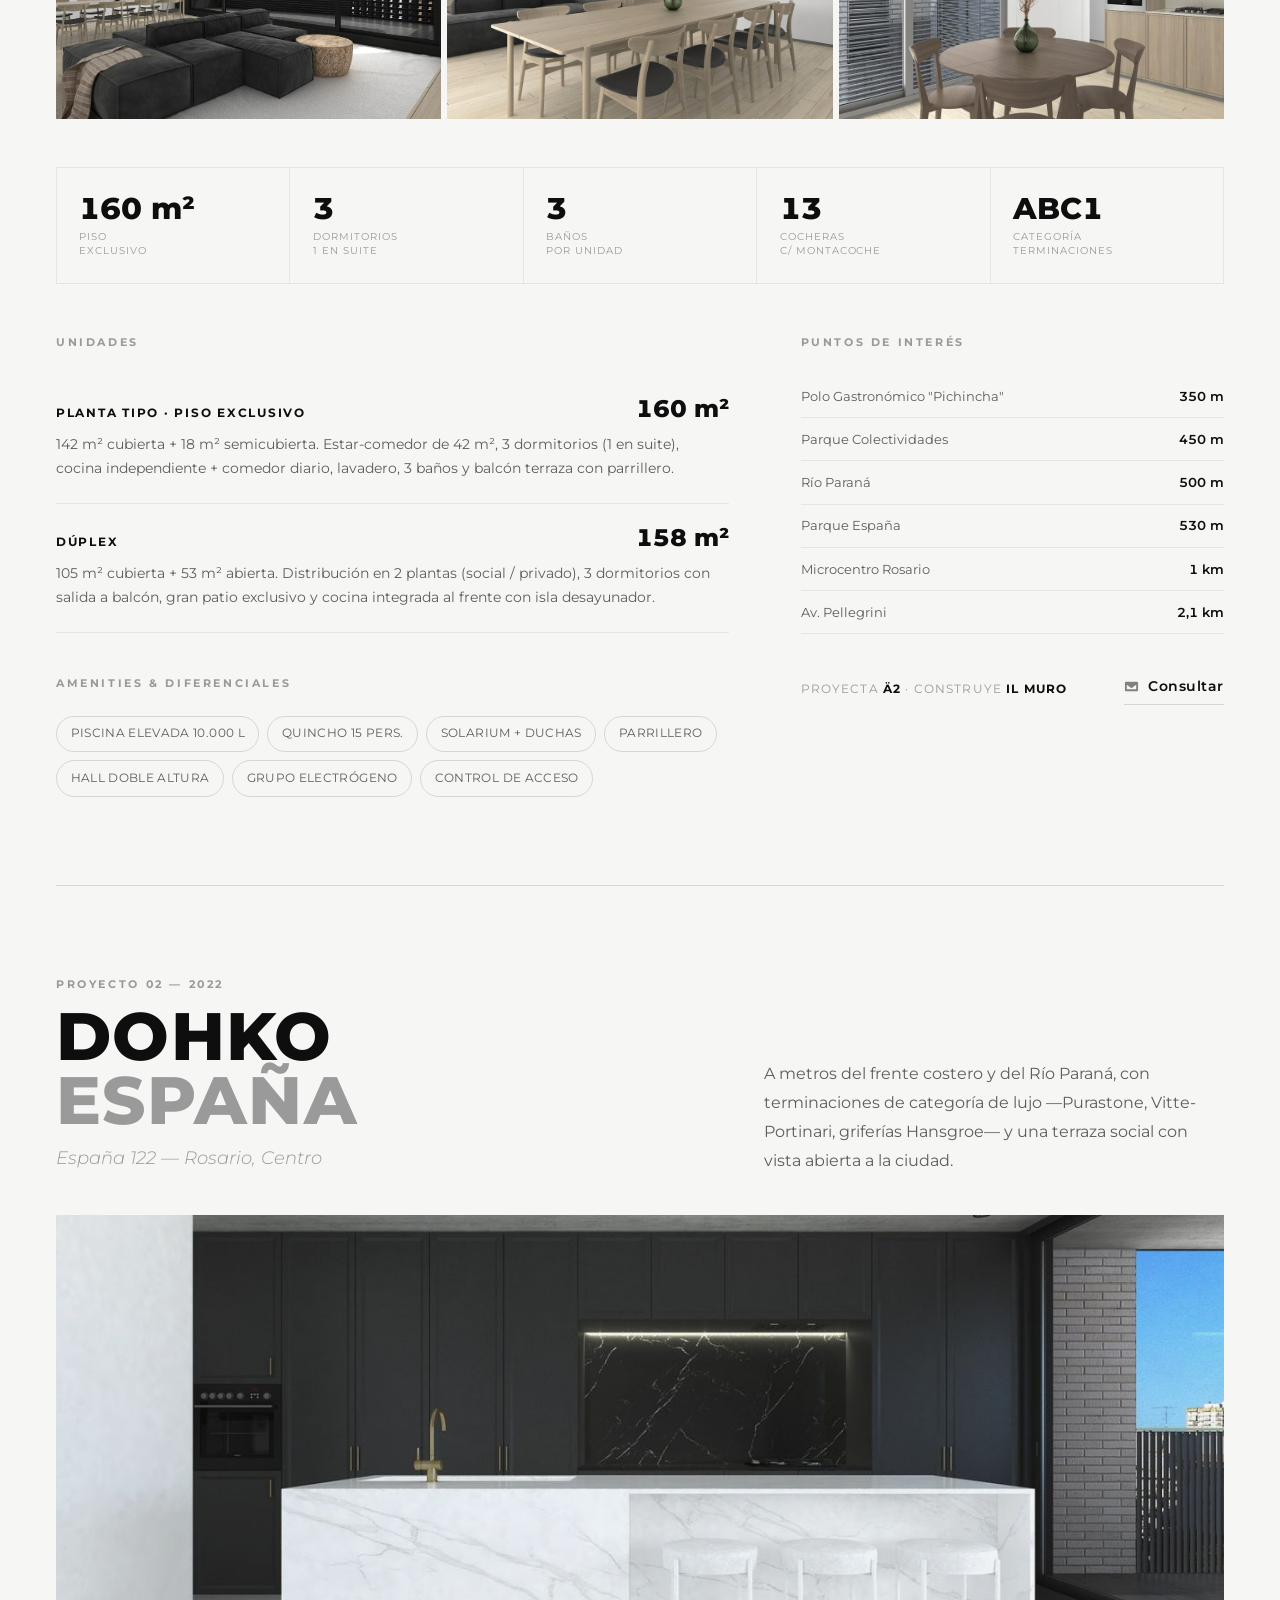
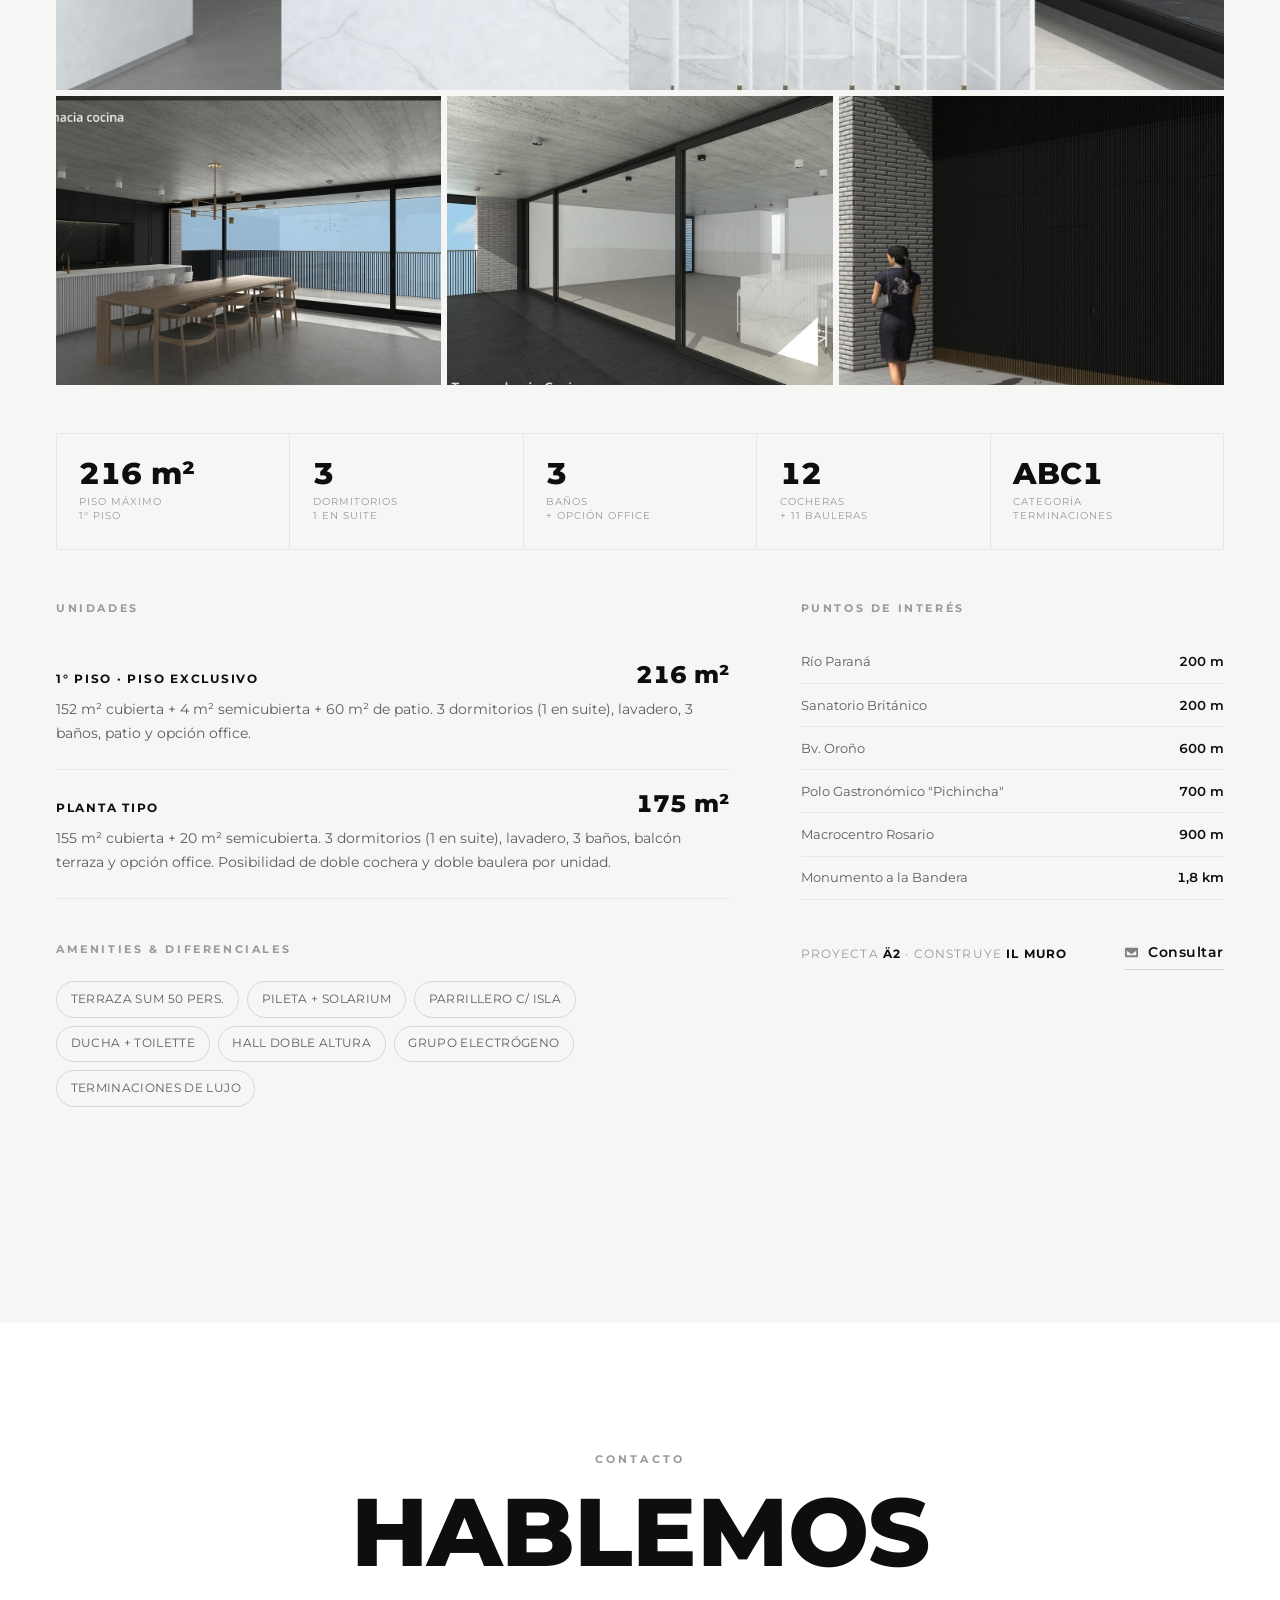
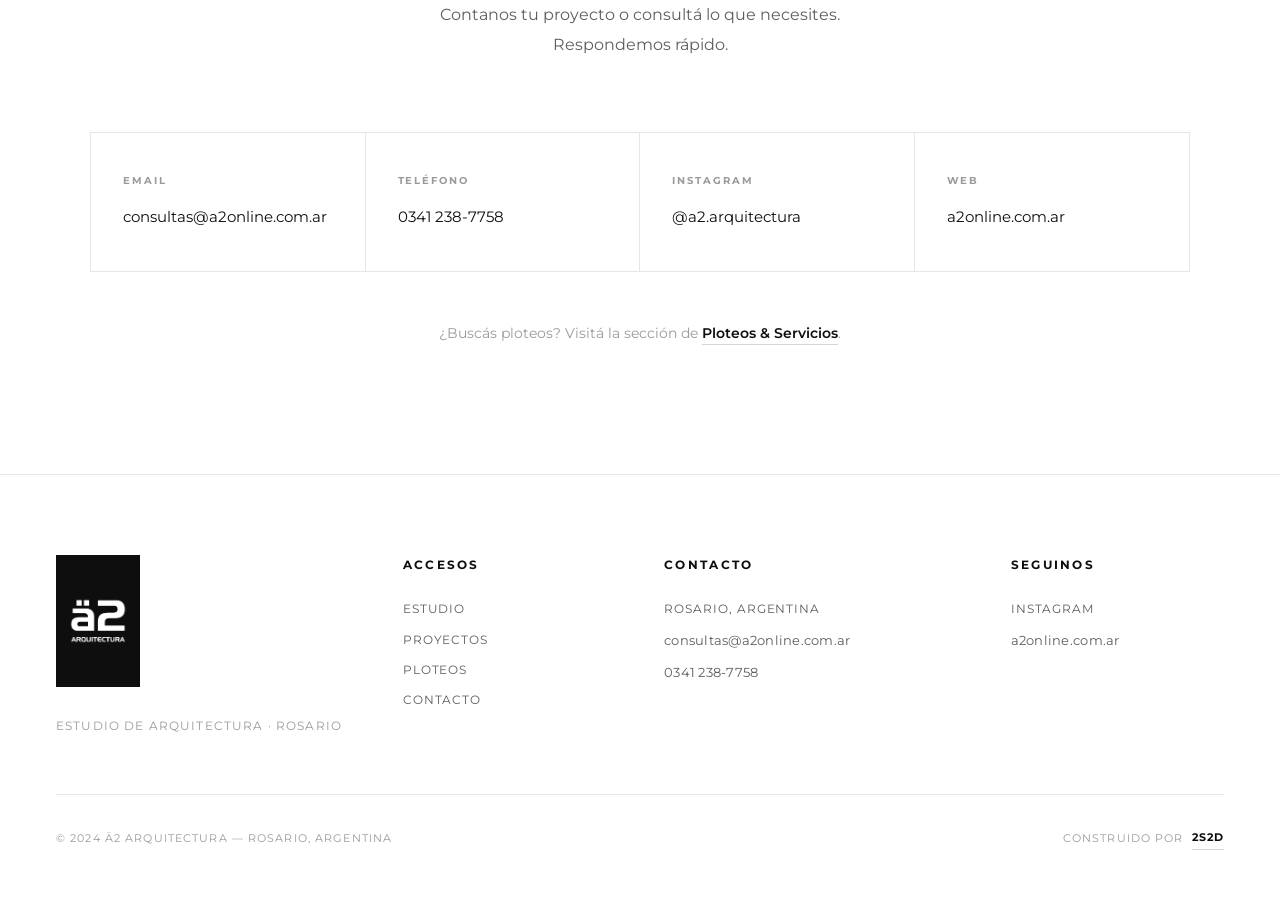
==== commit 46093639: "Logo como badge negro vertical + favicon ä2 - Logo en recuadro negro (letras blancas), aspecto verti" ====
--- a/index.html
+++ b/index.html
@@ -5,6 +5,8 @@
   <meta name="viewport" content="width=device-width, initial-scale=1.0">
   <title>ä2 Arquitectura — Estudio de arquitectura en Rosario</title>
   <meta name="description" content="Estudio de arquitectura en Rosario. Diseño y construcción de alto estándar, del proyecto a la llave en mano.">
+  <link rel="icon" type="image/png" sizes="32x32" href="assets/favicon-32.png">
+  <link rel="apple-touch-icon" sizes="180x180" href="assets/favicon-180.png">
   <link rel="preconnect" href="https://fonts.googleapis.com">
   <link rel="preconnect" href="https://fonts.gstatic.com" crossorigin>
   <link href="https://fonts.googleapis.com/css2?family=Montserrat:ital,wght@0,300;0,400;0,500;0,600;0,700;0,800;1,300&display=swap" rel="stylesheet">
@@ -15,7 +17,7 @@
   <!-- NAV -->
   <nav>
     <a href="#hero" class="nav-logo" aria-label="ä2 Arquitectura — inicio">
-      <img src="assets/a2-mark-dark.png" alt="ä2 Arquitectura" class="nav-logo-img">
+      <span class="nav-logo-badge"><img src="assets/a2-mark-light.png" alt="ä2 Arquitectura" class="nav-logo-img"></span>
     </a>
     <ul class="nav-links">
       <li><a href="#estudio">Estudio</a></li>
@@ -259,7 +261,7 @@
   <footer>
     <div class="footer-grid">
       <div>
-        <img src="assets/a2arq-full-dark.png" alt="ä2 Arquitectura" class="footer-logo-img">
+        <span class="footer-logo-badge"><img src="assets/a2arq-full-light.png" alt="ä2 Arquitectura" class="footer-logo-img"></span>
         <div class="footer-copyright">Estudio de arquitectura · Rosario</div>
       </div>
       <div class="footer-col">
--- a/css/styles.css
+++ b/css/styles.css
@@ -39,7 +39,8 @@
   transition: box-shadow 0.3s, padding 0.3s, background 0.3s;
 }
 .nav-logo { display: inline-flex; align-items: center; gap: 0.85rem; text-decoration: none; white-space: nowrap; }
-.nav-logo-img { height: 28px; width: auto; display: block; }
+.nav-logo-badge { display: inline-flex; align-items: center; justify-content: center; background: var(--ink); border-radius: 0; width: 32px; height: 50px; }
+.nav-logo-img { height: 15px; width: auto; display: block; }
 .nav-links { display: flex; gap: 2.5rem; list-style: none; }
 .nav-links a {
   text-decoration: none; font-size: 0.78rem; font-weight: 600; letter-spacing: 0.14em;
@@ -238,7 +239,8 @@
 /* ===================== FOOTER ===================== */
 footer { background: var(--white); border-top: 1px solid var(--line); padding: 5rem 3.5rem 3rem; }
 .footer-grid { max-width: 1400px; margin: 0 auto; display: grid; grid-template-columns: 1.4fr 1fr 1.4fr 1fr; gap: 3rem; }
-.footer-logo-img { height: 54px; width: auto; display: block; margin-bottom: 1rem; }
+.footer-logo-badge { display: inline-flex; align-items: center; justify-content: center; background: var(--ink); border-radius: 0; width: 84px; height: 132px; margin-bottom: 1rem; }
+.footer-logo-img { height: 48px; width: auto; display: block; }
 .footer-logo-desc { font-size: 0.72rem; font-weight: 700; letter-spacing: 0.16em; text-transform: uppercase; color: var(--gray-light); }
 .footer-copyright { font-size: 0.72rem; letter-spacing: 0.1em; text-transform: uppercase; color: var(--gray-light); margin-top: 0.8rem; }
 .footer-col-title { font-size: 0.72rem; font-weight: 700; letter-spacing: 0.2em; text-transform: uppercase; color: var(--ink); margin-bottom: 1.4rem; }
